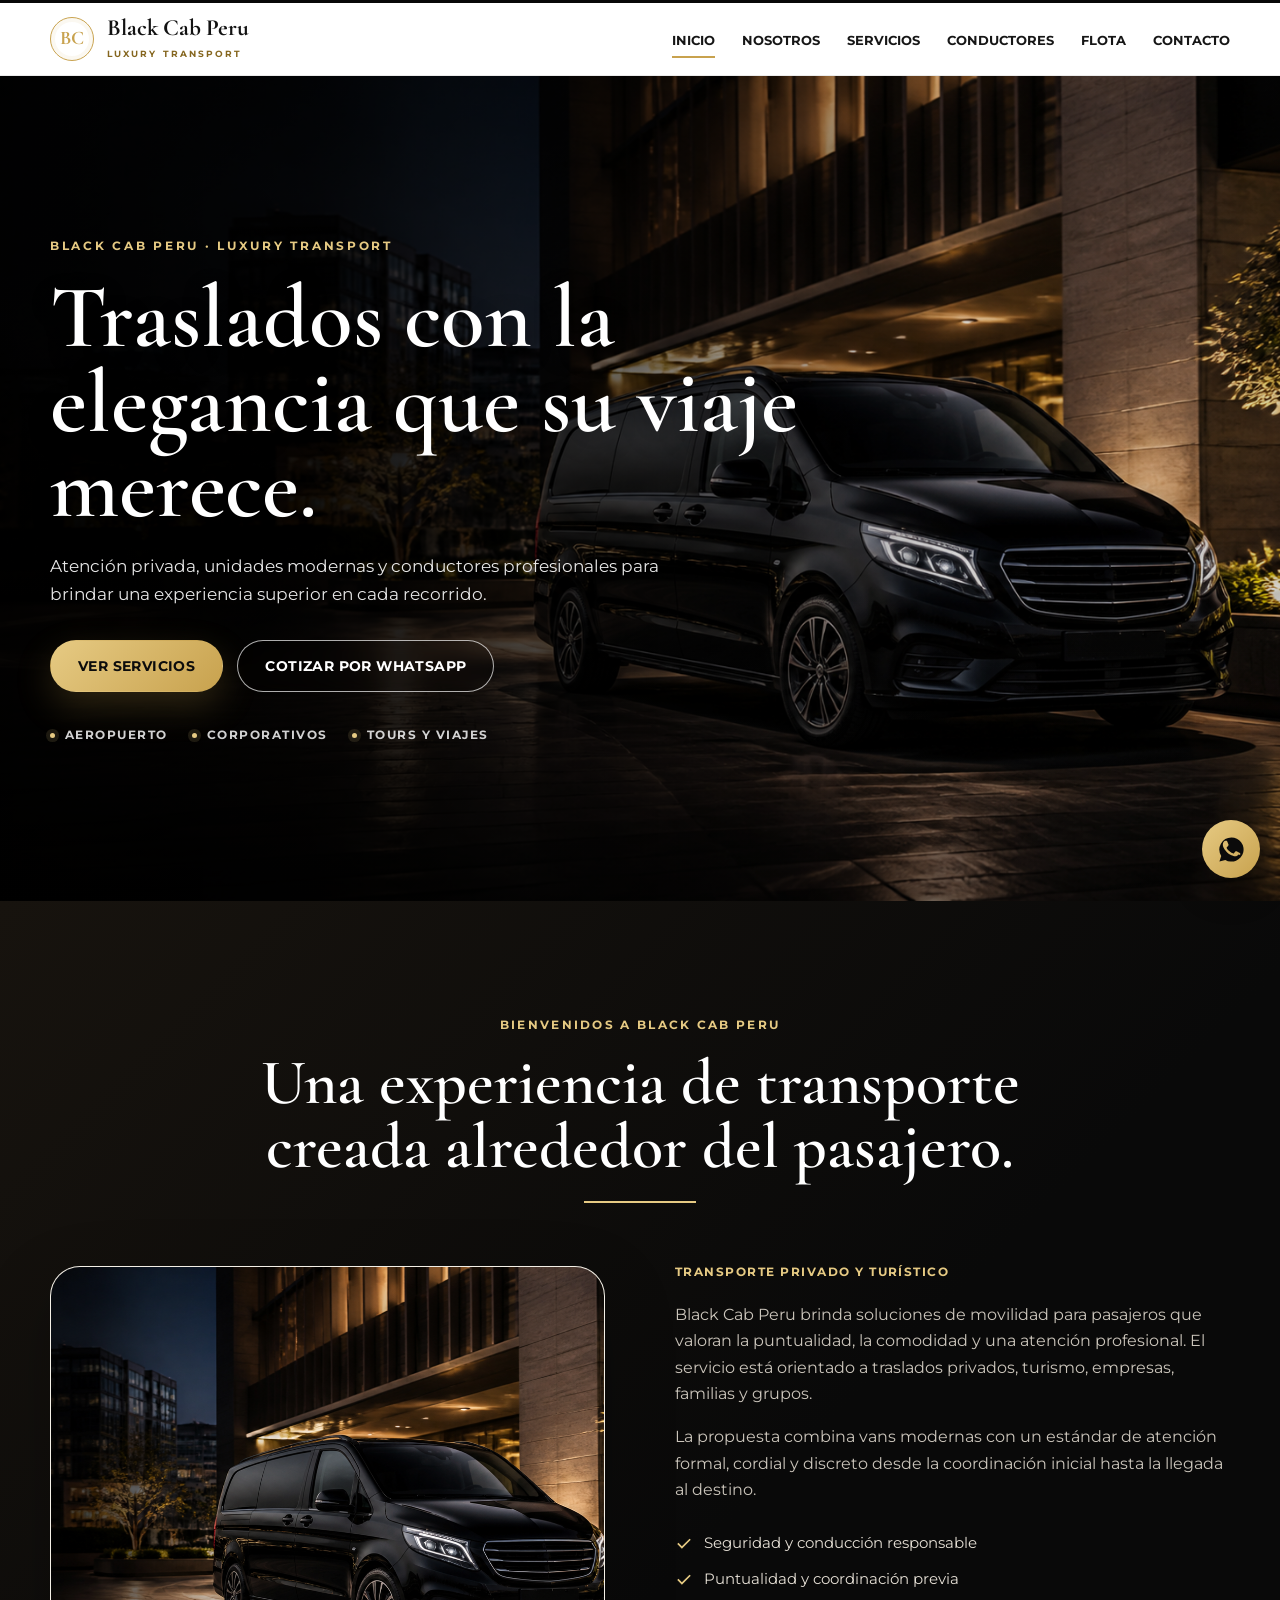
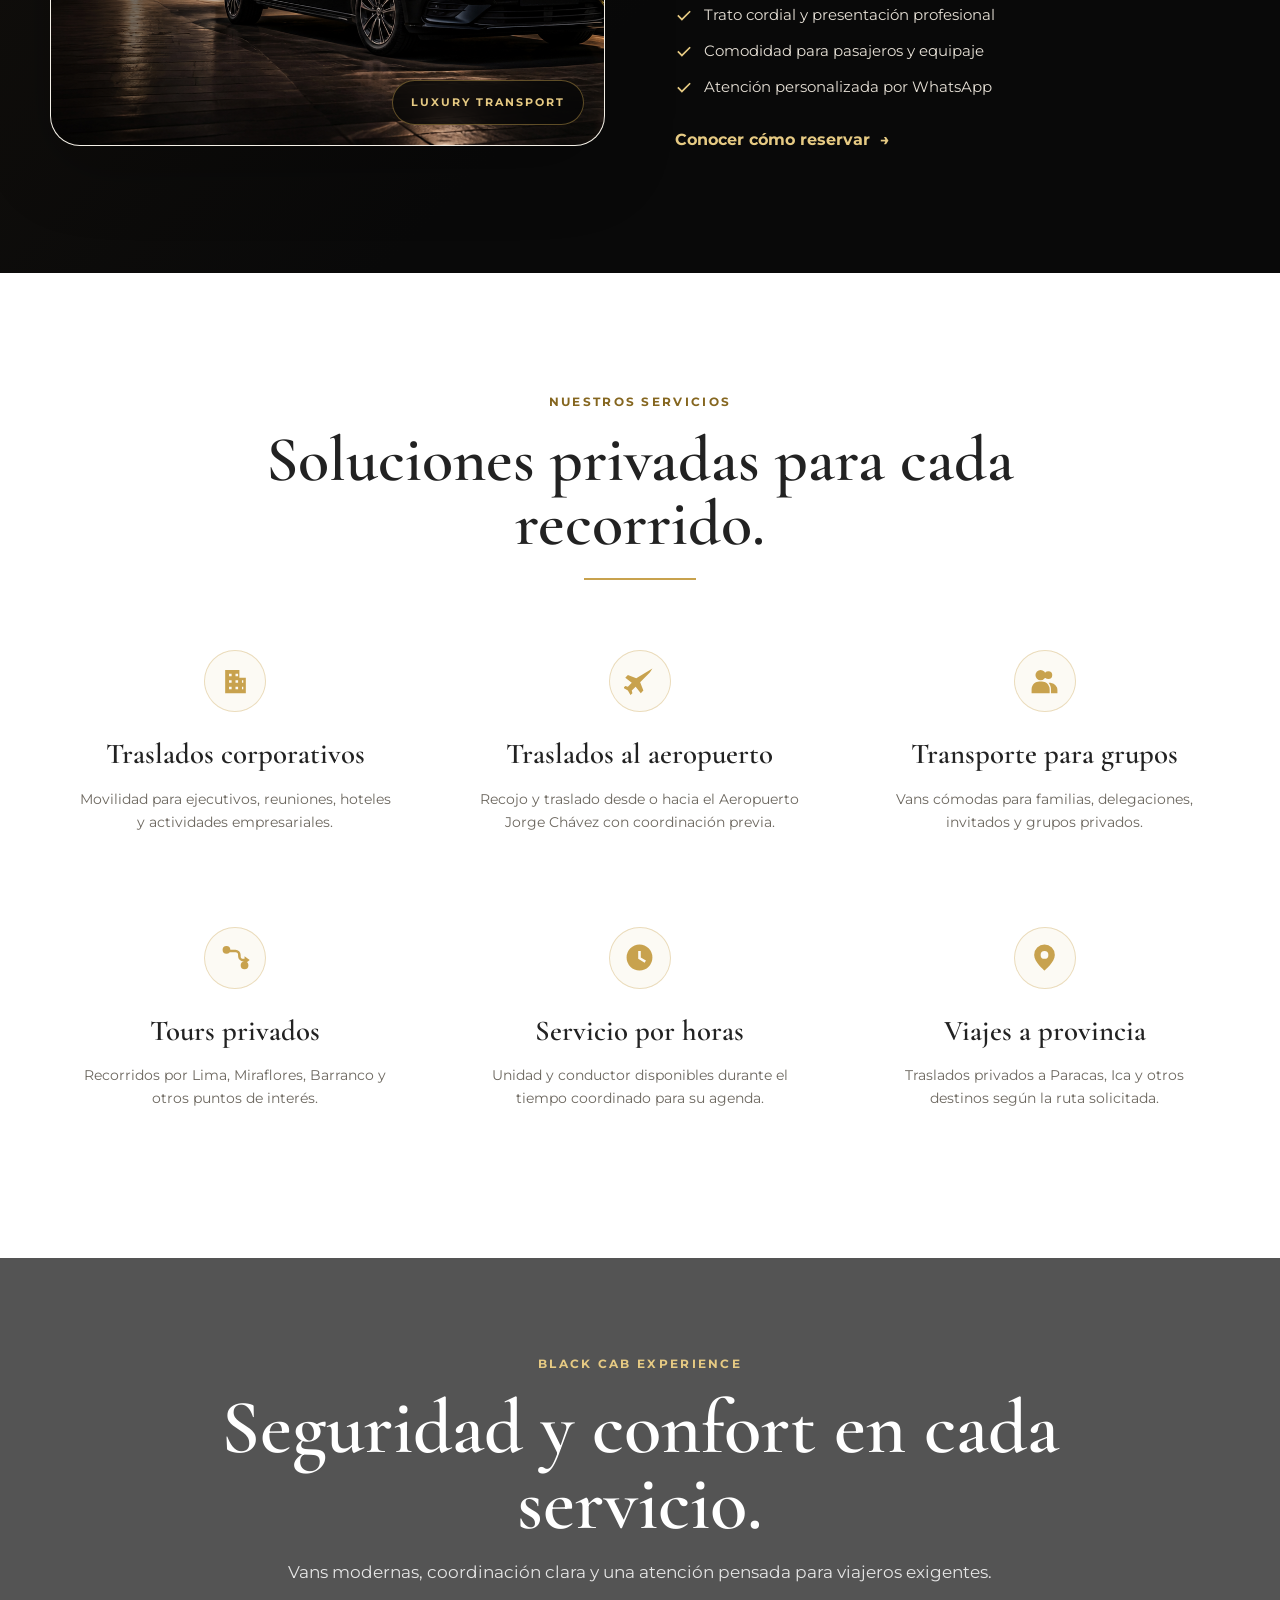
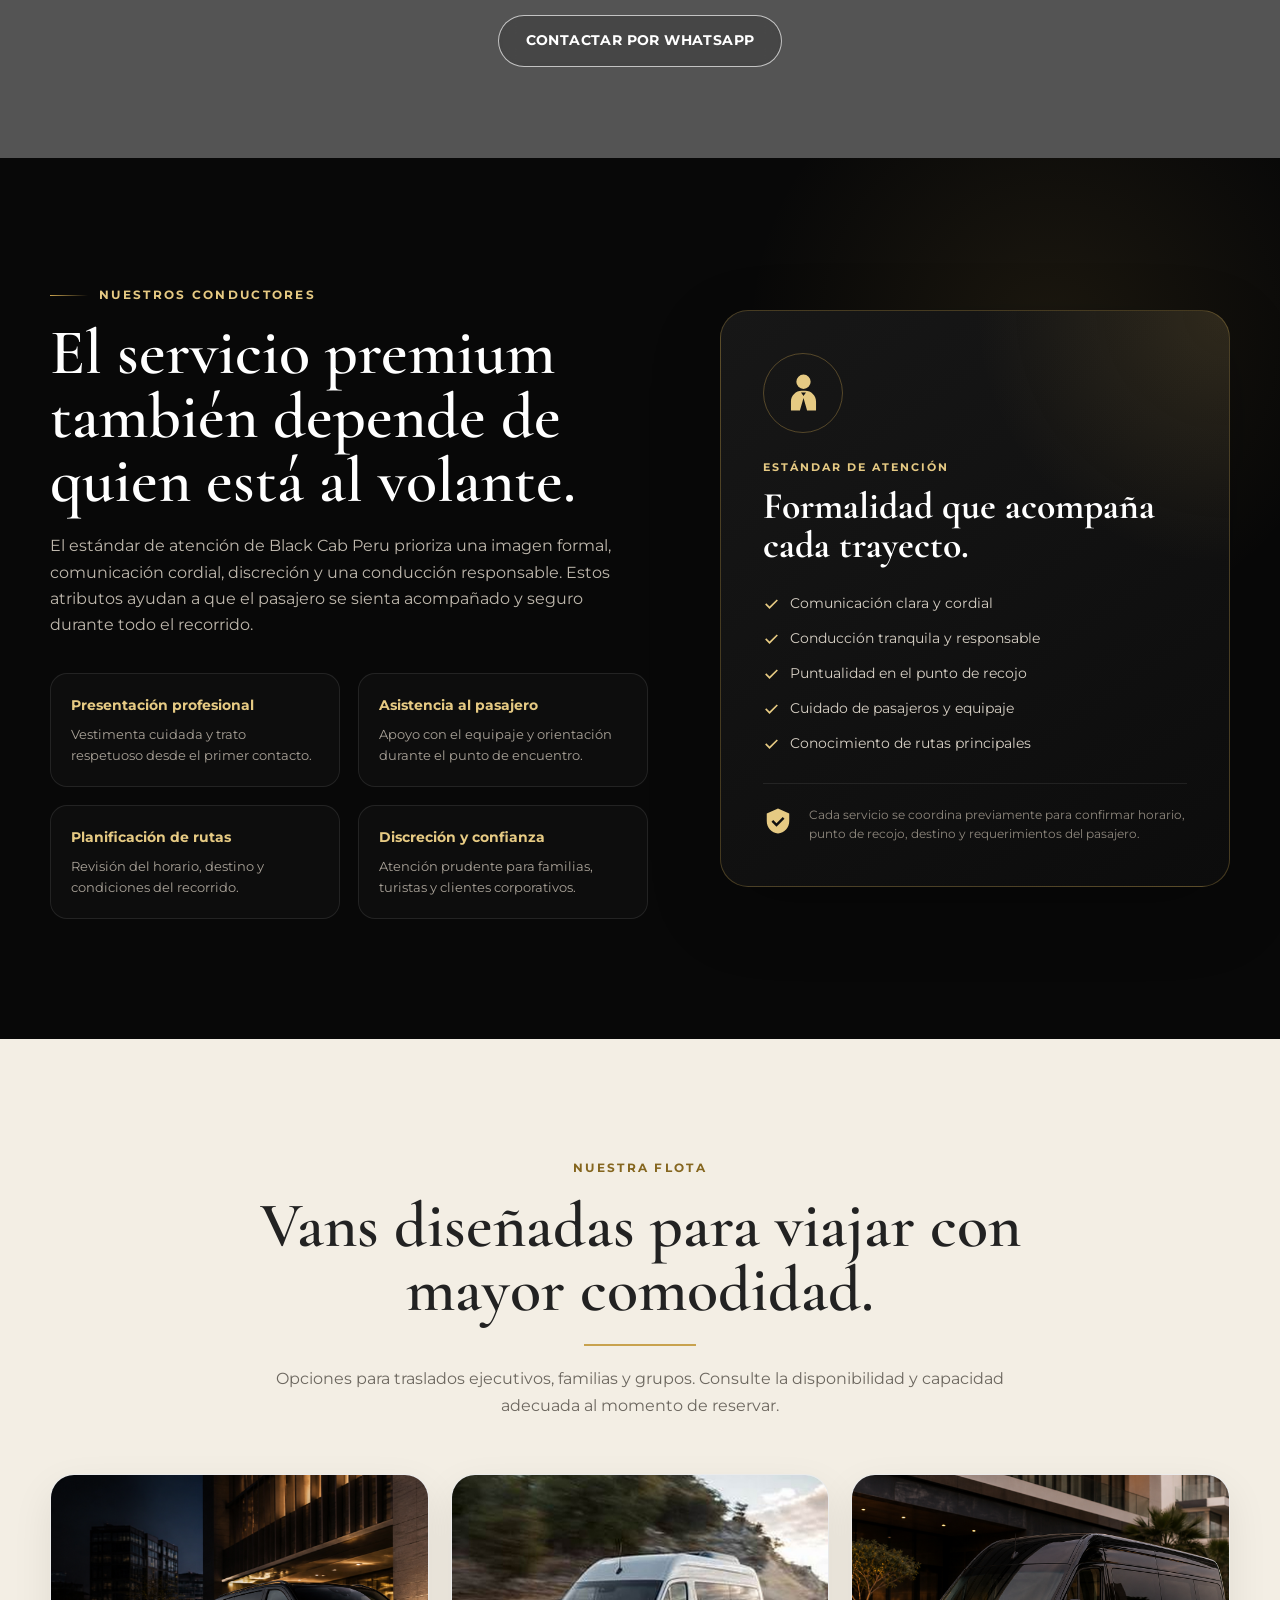
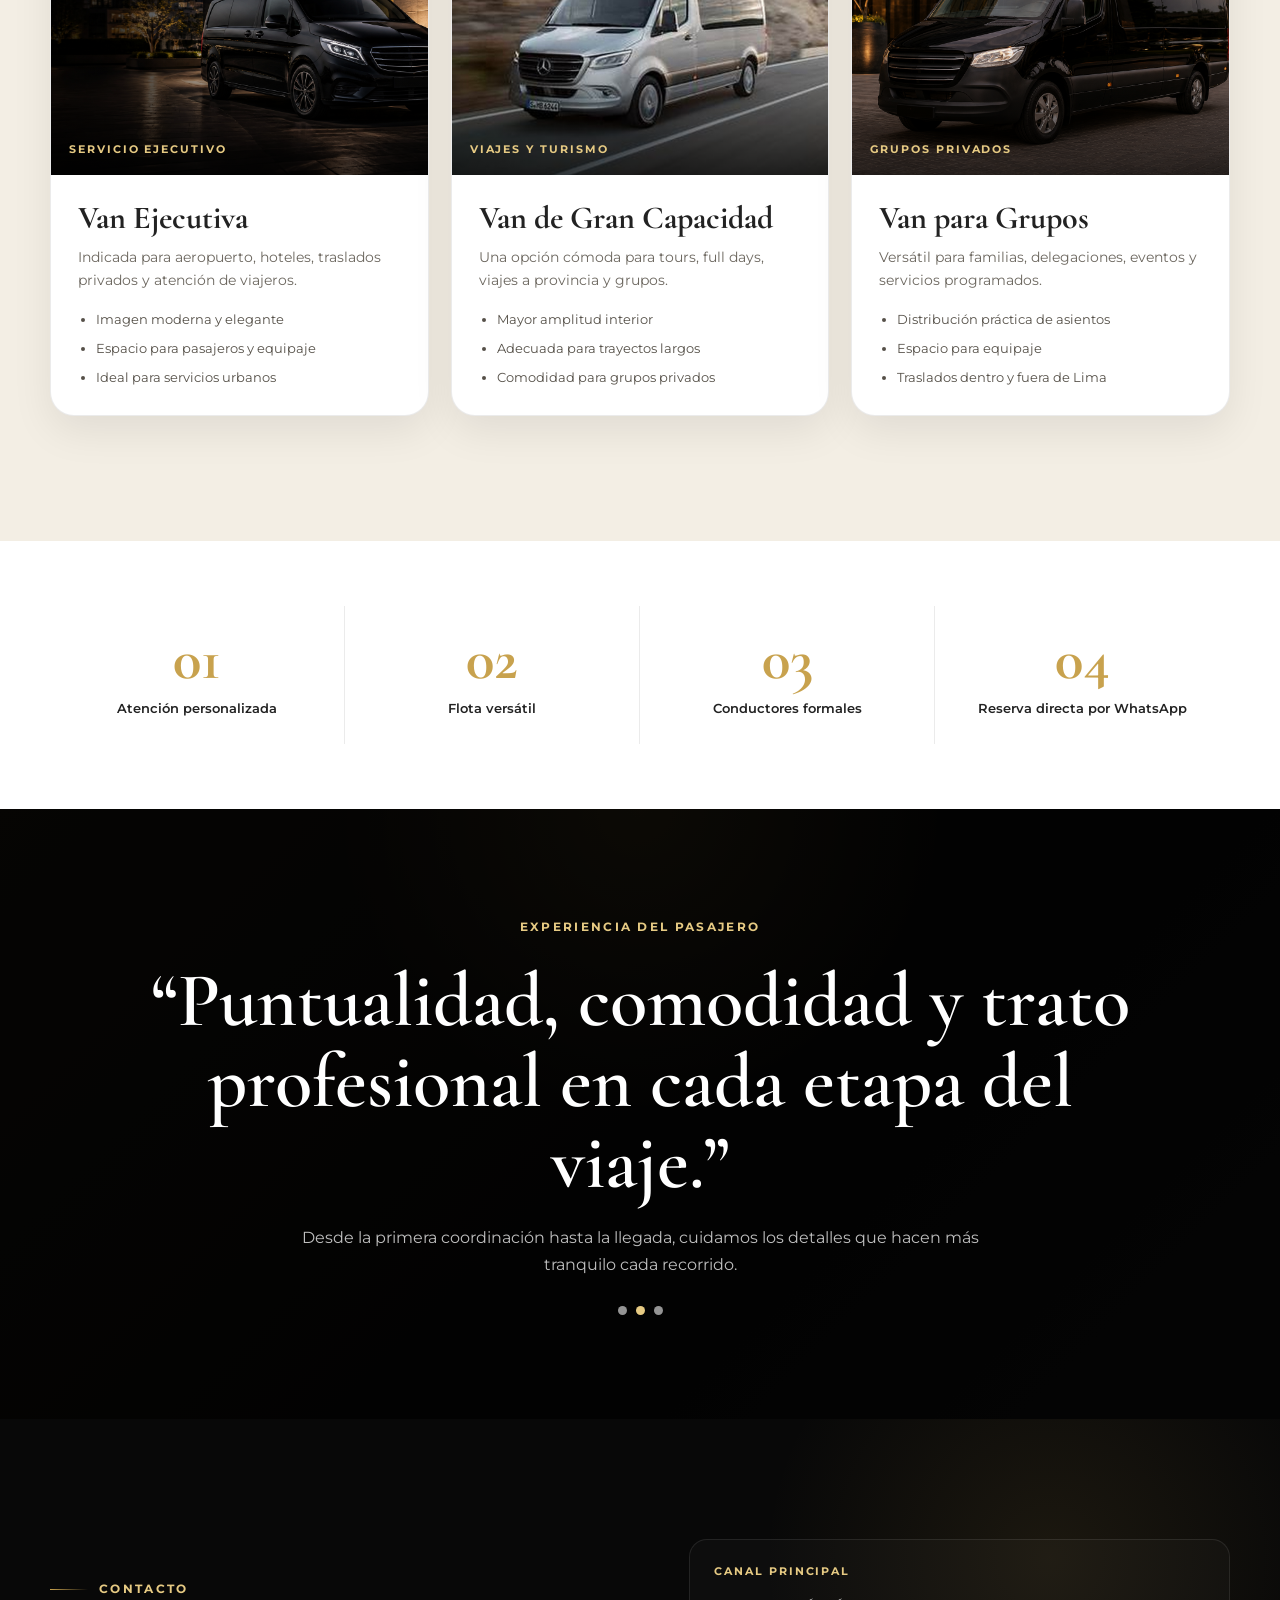
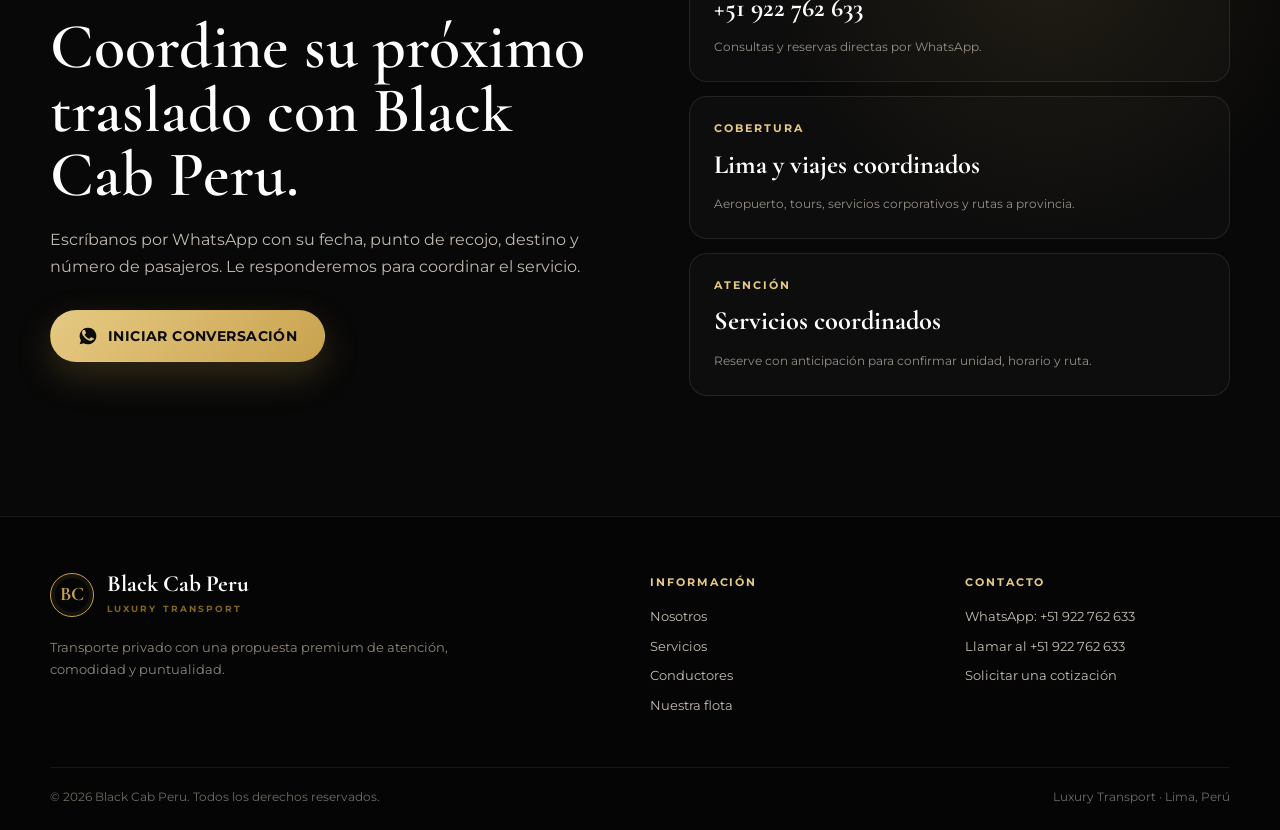
==== index.html @ c3c23a72 "Publica landing de Black Cab Peru" ====
<!DOCTYPE html>
<html lang="es">
<head>
  <meta charset="UTF-8">
  <meta name="viewport" content="width=device-width, initial-scale=1.0">
  <meta name="description" content="Traslados privados, corporativos, al aeropuerto y viajes en Lima y provincias con la atención premium de Black Cab Peru.">
  <meta name="theme-color" content="#070707">
  <meta property="og:locale" content="es_PE">
  <meta property="og:type" content="website">
  <meta property="og:title" content="Black Cab Peru | Luxury Transport">
  <meta property="og:description" content="Transporte privado premium en Lima: aeropuerto, empresas, tours y viajes coordinados.">
  <title>Black Cab Peru | Luxury Transport</title>

  <link rel="preconnect" href="https://fonts.googleapis.com">
  <link rel="preconnect" href="https://fonts.gstatic.com" crossorigin>
  <link href="https://fonts.googleapis.com/css2?family=Cormorant+Garamond:wght@500;600;700&family=Montserrat:wght@400;500;600;700&display=swap" rel="stylesheet">
  <link rel="preload" as="image" href="assets/hero-premium-v2.png">
  <link rel="stylesheet" href="styles.css">
</head>
<body>
  <svg class="svg-sprite" aria-hidden="true">
    <symbol id="i-plane" viewBox="0 0 24 24">
      <path d="M22 2 9.5 9.5 3 7l-2 2 5 4-3 3-2-.5-1.5 1.5 3.5 2 2 3.5L6.5 21 6 19l3-3 4 5 2-2-2.5-6.5L20 5l2-3Z"/>
    </symbol>
    <symbol id="i-building" viewBox="0 0 24 24">
      <path d="M4 21V3h11v6h5v12H4Zm3-3h2v-2H7v2Zm0-5h2v-2H7v2Zm0-5h2V6H7v2Zm5 10h2v-2h-2v2Zm0-5h2v-2h-2v2Zm0-5h2V6h-2v2Zm5 10h1v-2h-1v2Zm0-5h1v-2h-1v2Z"/>
    </symbol>
    <symbol id="i-route" viewBox="0 0 24 24">
      <path d="M5 3a3 3 0 1 1 0 6 3 3 0 0 1 0-6Zm14 12a3 3 0 1 1 0 6 3 3 0 0 1 0-6ZM7 6h5a4 4 0 0 1 4 4v1a2 2 0 0 0 2 2h1v-2l4 3-4 3v-2h-1a4 4 0 0 1-4-4v-1a2 2 0 0 0-2-2H7V6Z"/>
    </symbol>
    <symbol id="i-clock" viewBox="0 0 24 24">
      <path d="M12 2a10 10 0 1 1 0 20 10 10 0 0 1 0-20Zm1 5h-2v6l5 3 1-1.7-4-2.3V7Z"/>
    </symbol>
    <symbol id="i-pin" viewBox="0 0 24 24">
      <path d="M12 2a8 8 0 0 1 8 8c0 5.5-8 12-8 12S4 15.5 4 10a8 8 0 0 1 8-8Zm0 5a3 3 0 1 0 0 6 3 3 0 0 0 0-6Z"/>
    </symbol>
    <symbol id="i-people" viewBox="0 0 24 24">
      <path d="M9 11a4 4 0 1 0 0-8 4 4 0 0 0 0 8Zm6-1a3 3 0 1 0 0-6 3 3 0 0 0 0 6ZM2 21v-3c0-3.3 2.7-6 6-6h2c3.3 0 6 2.7 6 6v3H2Zm15 0v-3c0-1.9-.7-3.6-1.8-5 3.7-.2 6.8 2.3 6.8 5.5V21h-5Z"/>
    </symbol>
    <symbol id="i-check" viewBox="0 0 24 24">
      <path d="m9.2 16.4-4.6-4.6L3 13.4l6.2 6.2L21 7.8 19.4 6.2 9.2 16.4Z"/>
    </symbol>
    <symbol id="i-suit" viewBox="0 0 24 24">
      <path d="M12 2a4 4 0 1 1 0 8 4 4 0 0 1 0-8Zm-7 20v-5c0-3.3 2.7-6 6-6h2c3.3 0 6 2.7 6 6v5h-5l-2-7-2 7H5Zm5.6-10 1.4 2 1.4-2h-2.8Z"/>
    </symbol>
    <symbol id="i-bag" viewBox="0 0 24 24">
      <path d="M7 7V5a5 5 0 0 1 10 0v2h3v15H4V7h3Zm3 0h4V5a2 2 0 0 0-4 0v2Z"/>
    </symbol>
    <symbol id="i-shield" viewBox="0 0 24 24">
      <path d="M12 2 21 6v6c0 5.2-3.8 9.6-9 10-5.2-.4-9-4.8-9-10V6l9-4Zm-1.2 14.6 6.4-6.4-1.4-1.4-5 5-2.6-2.6-1.4 1.4 4 4Z"/>
    </symbol>
    <symbol id="i-whatsapp" viewBox="0 0 24 24">
      <path d="M12 2a10 10 0 0 0-8.5 15.3L2 22l4.9-1.4A10 10 0 1 0 12 2Zm5.8 14.2c-.2.7-1.4 1.3-2 1.4-.5.1-1.2.2-3.9-.9-3.3-1.4-5.5-4.8-5.7-5-.2-.2-1.4-1.9-1.4-3.6s.9-2.6 1.2-2.9c.3-.3.7-.4 1-.4h.7c.2 0 .5-.1.8.6l1 2.4c.1.2.1.5 0 .7l-.5.8-.7.7c-.2.2-.4.5-.2.9.2.4.9 1.5 2 2.4 1.4 1.3 2.6 1.7 3 1.9.4.2.7.2.9-.1l1.2-1.4c.3-.4.6-.3 1-.2l2.3 1.1c.4.2.6.3.7.5.1.1.1.7-.1 1.4Z"/>
    </symbol>
  </svg>

  <header class="site-header" id="siteHeader">
    <div class="container nav-shell">
      <a class="brand" href="#inicio" aria-label="Black Cab Peru">
        <span class="brand-mark">BC</span>
        <span class="brand-copy">
          <strong>Black Cab Peru</strong>
          <small>Luxury Transport</small>
        </span>
      </a>

      <button class="menu-toggle" id="menuToggle" aria-label="Abrir menú" aria-controls="mainNav" aria-expanded="false">
        <span></span><span></span><span></span>
      </button>

      <nav class="main-nav" id="mainNav">
        <a href="#inicio">Inicio</a>
        <a href="#nosotros">Nosotros</a>
        <a href="#servicios">Servicios</a>
        <a href="#conductores">Conductores</a>
        <a href="#flota">Flota</a>
        <a href="#contacto">Contacto</a>
      </nav>
    </div>
  </header>

  <main>
    <section class="hero-slider" id="inicio" aria-labelledby="hero-title">
      <article class="hero-slide active" style="background-image:url('assets/hero-premium-v2.png')">
        <div class="hero-overlay"></div>
        <div class="container hero-content">
          <span class="hero-kicker">Black Cab Peru · Luxury Transport</span>
          <h1 id="hero-title">Traslados con la elegancia que su viaje merece.</h1>
          <p>Atención privada, unidades modernas y conductores profesionales para brindar una experiencia superior en cada recorrido.</p>
          <div class="hero-actions">
            <a class="button button-gold" href="#servicios">Ver servicios</a>
            <a class="button button-ghost" href="https://wa.me/51922762633?text=Hola%20Black%20Cab%20Peru%2C%20quisiera%20cotizar%20un%20traslado." target="_blank" rel="noopener">Cotizar por WhatsApp</a>
          </div>
          <div class="hero-highlights" aria-label="Servicios destacados">
            <span>Aeropuerto</span>
            <span>Corporativos</span>
            <span>Tours y viajes</span>
          </div>
        </div>
      </article>
    </section>

    <section class="about section-light" id="nosotros">
      <div class="container">
        <div class="section-heading centered reveal">
          <span class="eyebrow">Bienvenidos a Black Cab Peru</span>
          <h2>Una experiencia de transporte creada alrededor del pasajero.</h2>
          <span class="heading-line"></span>
        </div>

        <div class="about-grid">
          <div class="about-visual reveal">
            <img src="assets/hero-premium-v2.png" alt="Van ejecutiva negra para transporte privado" width="1706" height="973" loading="lazy" decoding="async">
            <span class="about-badge">Luxury Transport</span>
          </div>

          <div class="about-copy reveal">
            <span class="mini-title">TRANSPORTE PRIVADO Y TURÍSTICO</span>
            <p>
              Black Cab Peru brinda soluciones de movilidad para pasajeros que valoran la
              puntualidad, la comodidad y una atención profesional. El servicio está orientado
              a traslados privados, turismo, empresas, familias y grupos.
            </p>
            <p>
              La propuesta combina vans modernas con un estándar de atención formal,
              cordial y discreto desde la coordinación inicial hasta la llegada al destino.
            </p>

            <ul class="check-list">
              <li><svg><use href="#i-check"></use></svg> Seguridad y conducción responsable</li>
              <li><svg><use href="#i-check"></use></svg> Puntualidad y coordinación previa</li>
              <li><svg><use href="#i-check"></use></svg> Trato cordial y presentación profesional</li>
              <li><svg><use href="#i-check"></use></svg> Comodidad para pasajeros y equipaje</li>
              <li><svg><use href="#i-check"></use></svg> Atención personalizada por WhatsApp</li>
            </ul>

            <a class="text-link" href="#contacto">Conocer cómo reservar <span>→</span></a>
          </div>
        </div>
      </div>
    </section>

    <section class="services section-white" id="servicios">
      <div class="container">
        <div class="section-heading centered reveal">
          <span class="eyebrow dark">Nuestros servicios</span>
          <h2>Soluciones privadas para cada recorrido.</h2>
          <span class="heading-line dark"></span>
        </div>

        <div class="services-grid">
          <article class="service-item reveal">
            <span class="service-icon"><svg><use href="#i-building"></use></svg></span>
            <h3>Traslados corporativos</h3>
            <p>Movilidad para ejecutivos, reuniones, hoteles y actividades empresariales.</p>
          </article>

          <article class="service-item reveal">
            <span class="service-icon"><svg><use href="#i-plane"></use></svg></span>
            <h3>Traslados al aeropuerto</h3>
            <p>Recojo y traslado desde o hacia el Aeropuerto Jorge Chávez con coordinación previa.</p>
          </article>

          <article class="service-item reveal">
            <span class="service-icon"><svg><use href="#i-people"></use></svg></span>
            <h3>Transporte para grupos</h3>
            <p>Vans cómodas para familias, delegaciones, invitados y grupos privados.</p>
          </article>

          <article class="service-item reveal">
            <span class="service-icon"><svg><use href="#i-route"></use></svg></span>
            <h3>Tours privados</h3>
            <p>Recorridos por Lima, Miraflores, Barranco y otros puntos de interés.</p>
          </article>

          <article class="service-item reveal">
            <span class="service-icon"><svg><use href="#i-clock"></use></svg></span>
            <h3>Servicio por horas</h3>
            <p>Unidad y conductor disponibles durante el tiempo coordinado para su agenda.</p>
          </article>

          <article class="service-item reveal">
            <span class="service-icon"><svg><use href="#i-pin"></use></svg></span>
            <h3>Viajes a provincia</h3>
            <p>Traslados privados a Paracas, Ica y otros destinos según la ruta solicitada.</p>
          </article>
        </div>
      </div>
    </section>

    <section class="comfort-banner">
      <div class="comfort-overlay"></div>
      <div class="container comfort-content reveal">
        <span class="eyebrow">Black Cab Experience</span>
        <h2>Seguridad y confort en cada servicio.</h2>
        <p>Vans modernas, coordinación clara y una atención pensada para viajeros exigentes.</p>
        <a class="button button-outline" href="https://wa.me/51922762633?text=Hola%20Black%20Cab%20Peru%2C%20quisiera%20cotizar%20un%20traslado." target="_blank" rel="noopener">Contactar por WhatsApp</a>
      </div>
    </section>

    <section class="drivers section-dark" id="conductores">
      <div class="container drivers-grid">
        <div class="drivers-copy reveal">
          <span class="eyebrow">Nuestros conductores</span>
          <h2>El servicio premium también depende de quien está al volante.</h2>
          <p>
            El estándar de atención de Black Cab Peru prioriza una imagen formal,
            comunicación cordial, discreción y una conducción responsable. Estos atributos
            ayudan a que el pasajero se sienta acompañado y seguro durante todo el recorrido.
          </p>

          <div class="driver-points">
            <article>
              <strong>Presentación profesional</strong>
              <span>Vestimenta cuidada y trato respetuoso desde el primer contacto.</span>
            </article>
            <article>
              <strong>Asistencia al pasajero</strong>
              <span>Apoyo con el equipaje y orientación durante el punto de encuentro.</span>
            </article>
            <article>
              <strong>Planificación de rutas</strong>
              <span>Revisión del horario, destino y condiciones del recorrido.</span>
            </article>
            <article>
              <strong>Discreción y confianza</strong>
              <span>Atención prudente para familias, turistas y clientes corporativos.</span>
            </article>
          </div>
        </div>

        <div class="driver-standard reveal">
          <div class="driver-symbol">
            <svg><use href="#i-suit"></use></svg>
          </div>
          <span class="driver-label">Estándar de atención</span>
          <h3>Formalidad que acompaña cada trayecto.</h3>

          <ul>
            <li><svg><use href="#i-check"></use></svg> Comunicación clara y cordial</li>
            <li><svg><use href="#i-check"></use></svg> Conducción tranquila y responsable</li>
            <li><svg><use href="#i-check"></use></svg> Puntualidad en el punto de recojo</li>
            <li><svg><use href="#i-check"></use></svg> Cuidado de pasajeros y equipaje</li>
            <li><svg><use href="#i-check"></use></svg> Conocimiento de rutas principales</li>
          </ul>

          <div class="driver-note">
            <svg><use href="#i-shield"></use></svg>
            <p>Cada servicio se coordina previamente para confirmar horario, punto de recojo, destino y requerimientos del pasajero.</p>
          </div>
        </div>
      </div>
    </section>

    <section class="fleet section-cream" id="flota">
      <div class="container">
        <div class="section-heading centered reveal">
          <span class="eyebrow dark">Nuestra flota</span>
          <h2>Vans diseñadas para viajar con mayor comodidad.</h2>
          <span class="heading-line dark"></span>
          <p>Opciones para traslados ejecutivos, familias y grupos. Consulte la disponibilidad y capacidad adecuada al momento de reservar.</p>
        </div>

        <div class="fleet-grid">
          <article class="fleet-card reveal">
            <div class="fleet-image">
              <img src="assets/hero-premium-v2.png" alt="Van ejecutiva negra para traslados premium" width="1706" height="973" loading="lazy" decoding="async">
              <span>Servicio ejecutivo</span>
            </div>
            <div class="fleet-copy">
              <h3>Van Ejecutiva</h3>
              <p>Indicada para aeropuerto, hoteles, traslados privados y atención de viajeros.</p>
              <ul>
                <li>Imagen moderna y elegante</li>
                <li>Espacio para pasajeros y equipaje</li>
                <li>Ideal para servicios urbanos</li>
              </ul>
            </div>
          </article>

          <article class="fleet-card reveal">
            <div class="fleet-image">
              <img src="assets/fleet-travel.jpg" alt="Van de gran capacidad para viajes largos" width="1100" height="1100" loading="lazy" decoding="async">
              <span>Viajes y turismo</span>
            </div>
            <div class="fleet-copy">
              <h3>Van de Gran Capacidad</h3>
              <p>Una opción cómoda para tours, full days, viajes a provincia y grupos.</p>
              <ul>
                <li>Mayor amplitud interior</li>
                <li>Adecuada para trayectos largos</li>
                <li>Comodidad para grupos privados</li>
              </ul>
            </div>
          </article>

          <article class="fleet-card reveal">
            <div class="fleet-image">
              <img src="assets/fleet-group-v2.png" alt="Van premium de gran capacidad para familias y grupos privados" width="1536" height="1024" loading="lazy" decoding="async">
              <span>Grupos privados</span>
            </div>
            <div class="fleet-copy">
              <h3>Van para Grupos</h3>
              <p>Versátil para familias, delegaciones, eventos y servicios programados.</p>
              <ul>
                <li>Distribución práctica de asientos</li>
                <li>Espacio para equipaje</li>
                <li>Traslados dentro y fuera de Lima</li>
              </ul>
            </div>
          </article>
        </div>
      </div>
    </section>

    <section class="experience-numbers">
      <div class="container number-grid">
        <article class="number-card reveal">
          <strong>01</strong>
          <span>Atención personalizada</span>
        </article>
        <article class="number-card reveal">
          <strong>02</strong>
          <span>Flota versátil</span>
        </article>
        <article class="number-card reveal">
          <strong>03</strong>
          <span>Conductores formales</span>
        </article>
        <article class="number-card reveal">
          <strong>04</strong>
          <span>Reserva directa por WhatsApp</span>
        </article>
      </div>
    </section>

    <section class="passenger-experience">
      <div class="passenger-overlay"></div>
      <div class="container passenger-content reveal">
        <span class="eyebrow">Experiencia del pasajero</span>
        <h2>“Puntualidad, comodidad y trato profesional en cada etapa del viaje.”</h2>
        <p>Desde la primera coordinación hasta la llegada, cuidamos los detalles que hacen más tranquilo cada recorrido.</p>
        <div class="experience-dots"><span></span><span></span><span></span></div>
      </div>
    </section>

    <section class="contact section-dark" id="contacto">
      <div class="container contact-grid">
        <div class="contact-copy reveal">
          <span class="eyebrow">Contacto</span>
          <h2>Coordine su próximo traslado con Black Cab Peru.</h2>
          <p>
            Escríbanos por WhatsApp con su fecha, punto de recojo, destino y número de pasajeros.
            Le responderemos para coordinar el servicio.
          </p>
          <a class="button button-gold" href="https://wa.me/51922762633?text=Hola%20Black%20Cab%20Peru%2C%20quisiera%20cotizar%20un%20traslado." target="_blank" rel="noopener">
            <svg class="button-icon"><use href="#i-whatsapp"></use></svg>
            Iniciar conversación
          </a>
        </div>

        <div class="contact-panel reveal">
          <article>
            <span>Canal principal</span>
            <strong><a href="https://wa.me/51922762633?text=Hola%20Black%20Cab%20Peru%2C%20quisiera%20cotizar%20un%20traslado." target="_blank" rel="noopener">+51 922 762 633</a></strong>
            <p>Consultas y reservas directas por WhatsApp.</p>
          </article>
          <article>
            <span>Cobertura</span>
            <strong>Lima y viajes coordinados</strong>
            <p>Aeropuerto, tours, servicios corporativos y rutas a provincia.</p>
          </article>
          <article>
            <span>Atención</span>
            <strong>Servicios coordinados</strong>
            <p>Reserve con anticipación para confirmar unidad, horario y ruta.</p>
          </article>
        </div>
      </div>
    </section>
  </main>

  <footer class="site-footer">
    <div class="container footer-grid">
      <div>
        <a class="brand footer-brand" href="#inicio">
          <span class="brand-mark">BC</span>
          <span class="brand-copy">
            <strong>Black Cab Peru</strong>
            <small>Luxury Transport</small>
          </span>
        </a>
        <p>Transporte privado con una propuesta premium de atención, comodidad y puntualidad.</p>
      </div>

      <div>
        <h3>Información</h3>
        <a href="#nosotros">Nosotros</a>
        <a href="#servicios">Servicios</a>
        <a href="#conductores">Conductores</a>
        <a href="#flota">Nuestra flota</a>
      </div>

      <div>
        <h3>Contacto</h3>
        <a href="https://wa.me/51922762633?text=Hola%20Black%20Cab%20Peru%2C%20quisiera%20cotizar%20un%20traslado." target="_blank" rel="noopener">WhatsApp: +51 922 762 633</a>
        <a href="tel:+51922762633">Llamar al +51 922 762 633</a>
        <a href="#contacto">Solicitar una cotización</a>
      </div>
    </div>

    <div class="container footer-bottom">
      <span>© <span id="currentYear"></span> Black Cab Peru. Todos los derechos reservados.</span>
      <span>Luxury Transport · Lima, Perú</span>
    </div>
  </footer>

  <a class="whatsapp-float" href="https://wa.me/51922762633?text=Hola%20Black%20Cab%20Peru%2C%20quisiera%20cotizar%20un%20traslado." target="_blank" rel="noopener" aria-label="Escribir a Black Cab Peru por WhatsApp">
    <svg><use href="#i-whatsapp"></use></svg>
  </a>

  <button class="back-to-top" id="backToTop" aria-label="Volver arriba">↑</button>

  <script src="script.js"></script>
</body>
</html>
---- styles.css ----
:root {
  --black: #070707;
  --black-2: #0d0d0d;
  --black-3: #151515;
  --white: #ffffff;
  --cream: #f3eee4;
  --cream-2: #e8dfd0;
  --text: #222222;
  --muted: #6c675f;
  --gold: #c8a24e;
  --gold-light: #e6ca83;
  --line: rgba(255, 255, 255, .12);
  --line-dark: rgba(0, 0, 0, .12);
  --shadow: 0 24px 70px rgba(0, 0, 0, .22);
  --container: min(1180px, calc(100% - 38px));
}

* {
  box-sizing: border-box;
  margin: 0;
  padding: 0;
}

html {
  scroll-behavior: smooth;
}

body {
  color: var(--text);
  background: var(--white);
  font-family: "Montserrat", Arial, sans-serif;
  line-height: 1.65;
  overflow-x: hidden;
}

img {
  width: 100%;
  display: block;
}

a {
  color: inherit;
  text-decoration: none;
}

button {
  color: inherit;
  font: inherit;
}

a:focus-visible,
button:focus-visible {
  outline: 3px solid var(--gold-light);
  outline-offset: 4px;
}

section {
  scroll-margin-top: 84px;
}

.container {
  width: var(--container);
  margin-inline: auto;
}

.svg-sprite {
  position: absolute;
  width: 0;
  height: 0;
  overflow: hidden;
}

.eyebrow {
  display: inline-flex;
  align-items: center;
  gap: 11px;
  color: var(--gold-light);
  font-size: .72rem;
  font-weight: 700;
  letter-spacing: .2em;
  text-transform: uppercase;
}

.eyebrow::before {
  content: "";
  width: 38px;
  height: 1px;
  background: linear-gradient(90deg, var(--gold), transparent);
}

.eyebrow.dark {
  color: #85661f;
}

.section-heading {
  margin-bottom: 55px;
}

.section-heading.centered {
  max-width: 850px;
  margin-inline: auto;
  text-align: center;
}

.section-heading.centered .eyebrow::before {
  display: none;
}

.section-heading h2 {
  margin-top: 14px;
  color: var(--text);
  font-family: "Cormorant Garamond", Georgia, serif;
  font-size: clamp(2.6rem, 5vw, 4.5rem);
  line-height: 1;
  font-weight: 600;
}

.section-heading p {
  max-width: 760px;
  margin: 20px auto 0;
  color: var(--muted);
}

.heading-line {
  display: block;
  width: 112px;
  height: 2px;
  margin: 22px auto 0;
  background: var(--gold-light);
}

.heading-line.dark {
  background: var(--gold);
}

.button {
  min-height: 52px;
  display: inline-flex;
  align-items: center;
  justify-content: center;
  gap: 10px;
  padding: 0 27px;
  border: 1px solid transparent;
  border-radius: 999px;
  font-size: .85rem;
  font-weight: 700;
  letter-spacing: .03em;
  text-transform: uppercase;
  transition: .28s ease;
}

.button:hover {
  transform: translateY(-2px);
}

.button-gold {
  color: #0c0c0c;
  background: linear-gradient(135deg, var(--gold-light), var(--gold));
  box-shadow: 0 14px 36px rgba(200, 162, 78, .22);
}

.button-ghost,
.button-outline {
  color: #fff;
  border-color: rgba(255,255,255,.68);
  background: rgba(0,0,0,.16);
  backdrop-filter: blur(8px);
}

.button-ghost:hover,
.button-outline:hover {
  color: var(--gold-light);
  border-color: var(--gold-light);
}

.button-dark {
  color: #fff;
  background: #101010;
}

.button-icon {
  width: 20px;
  height: 20px;
  fill: currentColor;
}

/* Header */
.site-header {
  position: sticky;
  top: 0;
  z-index: 1000;
  background: rgba(255,255,255,.97);
  border-top: 3px solid var(--black);
  border-bottom: 1px solid rgba(0,0,0,.08);
  transition: box-shadow .25s ease, background .25s ease;
  backdrop-filter: blur(16px);
}

.site-header.scrolled {
  box-shadow: 0 8px 28px rgba(0,0,0,.12);
}

.nav-shell {
  min-height: 72px;
  position: relative;
  display: flex;
  align-items: center;
  justify-content: space-between;
  gap: 24px;
}

.brand {
  display: flex;
  align-items: center;
  gap: 13px;
}

.brand-mark {
  width: 44px;
  height: 44px;
  display: grid;
  place-items: center;
  color: var(--gold);
  border: 1px solid var(--gold);
  border-radius: 50%;
  font-family: "Cormorant Garamond", Georgia, serif;
  font-size: 1.2rem;
  font-weight: 700;
  box-shadow: inset 0 0 0 4px rgba(200,162,78,.08);
}

.brand-copy strong {
  display: block;
  color: #121212;
  font-family: "Cormorant Garamond", Georgia, serif;
  font-size: 1.45rem;
  line-height: 1;
}

.brand-copy small {
  display: block;
  margin-top: 5px;
  color: #85661f;
  font-size: .57rem;
  font-weight: 700;
  letter-spacing: .23em;
  text-transform: uppercase;
}

.main-nav {
  display: flex;
  align-items: center;
  gap: 27px;
}

.main-nav a {
  position: relative;
  padding: 24px 0 21px;
  color: #161616;
  font-size: .83rem;
  font-weight: 700;
  text-transform: uppercase;
}

.main-nav a::after {
  content: "";
  position: absolute;
  right: 0;
  bottom: 14px;
  left: 0;
  height: 2px;
  background: var(--gold);
  transform: scaleX(0);
  transition: transform .25s ease;
}

.main-nav a:hover::after,
.main-nav a.active::after {
  transform: scaleX(1);
}

.menu-toggle {
  display: none;
  width: 44px;
  height: 44px;
  padding: 10px;
  border: 1px solid rgba(0,0,0,.16);
  border-radius: 10px;
  background: #fff;
  cursor: pointer;
}

.menu-toggle span {
  display: block;
  height: 2px;
  margin: 5px 0;
  background: #111;
}

/* Hero slider */
.hero-slider {
  min-height: calc(100vh - 75px);
  min-height: calc(100svh - 75px);
  position: relative;
  overflow: hidden;
  background: #060606;
}

.hero-slide {
  min-height: inherit;
  position: relative;
  inset: 0;
  display: grid;
  align-items: center;
  padding: 64px 0;
  background-position: center;
  background-size: cover;
}

.hero-overlay {
  position: absolute;
  inset: 0;
  background:
    linear-gradient(90deg, rgba(0,0,0,.84) 0%, rgba(0,0,0,.58) 46%, rgba(0,0,0,.15) 75%),
    linear-gradient(0deg, rgba(0,0,0,.42), transparent 38%);
}

.hero-content {
  position: relative;
  z-index: 2;
  max-width: none;
  margin-inline: auto;
  color: #fff;
}

.hero-kicker {
  display: inline-block;
  margin-bottom: 18px;
  color: var(--gold-light);
  font-size: .74rem;
  font-weight: 700;
  letter-spacing: .23em;
  text-transform: uppercase;
}

.hero-content h1,
.hero-content h2 {
  max-width: 780px;
  font-family: "Cormorant Garamond", Georgia, serif;
  font-size: clamp(3.5rem, 7vw, 6.9rem);
  line-height: .95;
  font-weight: 600;
  text-shadow: 0 8px 26px rgba(0,0,0,.3);
}

.hero-content p {
  max-width: 650px;
  margin-top: 22px;
  color: rgba(255,255,255,.9);
  font-size: 1.08rem;
}

.hero-actions {
  display: flex;
  flex-wrap: wrap;
  gap: 14px;
  margin-top: 31px;
}

.hero-highlights {
  display: flex;
  flex-wrap: wrap;
  gap: 10px 24px;
  margin-top: 34px;
  color: rgba(255,255,255,.82);
  font-size: .72rem;
  font-weight: 700;
  letter-spacing: .13em;
  text-transform: uppercase;
}

.hero-highlights span {
  display: inline-flex;
  align-items: center;
  gap: 10px;
}

.hero-highlights span::before {
  content: "";
  width: 5px;
  height: 5px;
  border-radius: 50%;
  background: var(--gold-light);
  box-shadow: 0 0 0 4px rgba(230,202,131,.12);
}

/* About */
.section-light {
  padding: 110px 0 120px;
  background: linear-gradient(135deg, #17130e 0%, #090909 60%);
}

.section-light .section-heading h2 {
  color: #fff;
}

.about-grid {
  display: grid;
  grid-template-columns: 1fr 1fr;
  gap: 70px;
  align-items: center;
}

.about-visual {
  position: relative;
  min-height: 480px;
  overflow: hidden;
  border: 1px solid rgba(255,255,255,.09);
  border-radius: 30px;
  background: var(--cream);
  box-shadow: var(--shadow);
}

.about-visual img {
  height: 100%;
  position: absolute;
  inset: 0;
  object-fit: cover;
  object-position: 68% center;
}

.about-badge {
  position: absolute;
  right: 20px;
  bottom: 20px;
  padding: 12px 18px;
  border: 1px solid rgba(200,162,78,.45);
  border-radius: 999px;
  color: var(--gold-light);
  background: rgba(7,7,7,.82);
  font-size: .7rem;
  font-weight: 700;
  letter-spacing: .18em;
  text-transform: uppercase;
  backdrop-filter: blur(12px);
}

.about-copy {
  color: #fff;
}

.mini-title {
  color: var(--gold-light);
  font-size: .77rem;
  font-weight: 700;
  letter-spacing: .12em;
}

.about-copy > p {
  margin-top: 17px;
  color: #cbc5bb;
}

.check-list {
  display: grid;
  gap: 12px;
  margin-top: 27px;
  list-style: none;
}

.check-list li {
  display: flex;
  align-items: center;
  gap: 11px;
  color: #e5dfd5;
  font-size: .91rem;
}

.check-list svg {
  width: 18px;
  height: 18px;
  flex: 0 0 18px;
  fill: var(--gold-light);
}

.text-link {
  display: inline-flex;
  gap: 10px;
  margin-top: 28px;
  color: var(--gold-light);
  font-weight: 700;
}

/* Services */
.section-white {
  padding: 115px 0 120px;
  background: #fff;
}

.services-grid {
  display: grid;
  grid-template-columns: repeat(3, 1fr);
  gap: 50px 34px;
}

.service-item {
  padding: 15px 24px 28px;
  text-align: center;
  transition: transform .25s ease;
}

.service-item:hover {
  transform: translateY(-7px);
}

.service-icon {
  width: 62px;
  height: 62px;
  display: grid;
  place-items: center;
  margin: 0 auto 18px;
  color: var(--gold);
  border: 1px solid rgba(200,162,78,.35);
  border-radius: 50%;
  background: rgba(200,162,78,.06);
}

.service-icon svg {
  width: 31px;
  height: 31px;
  fill: currentColor;
}

.service-item h3 {
  font-family: "Cormorant Garamond", Georgia, serif;
  font-size: 1.8rem;
  font-weight: 600;
}

.service-item p {
  max-width: 340px;
  margin: 10px auto 0;
  color: var(--muted);
  font-size: .87rem;
}

/* Banner */
.comfort-banner {
  min-height: 500px;
  position: relative;
  display: grid;
  place-items: center;
  background: url("assets/hero-premium-v2.png") center/cover fixed;
}

.comfort-overlay {
  position: absolute;
  inset: 0;
  background: rgba(0,0,0,.67);
}

.comfort-content {
  position: relative;
  z-index: 2;
  max-width: 930px;
  padding: 70px 0;
  color: #fff;
  text-align: center;
}

.comfort-content .eyebrow::before {
  display: none;
}

.comfort-content h2 {
  margin-top: 14px;
  font-family: "Cormorant Garamond", Georgia, serif;
  font-size: clamp(3rem, 6vw, 5.7rem);
  line-height: .98;
  font-weight: 600;
}

.comfort-content p {
  margin: 18px 0 28px;
  color: rgba(255,255,255,.85);
  font-size: 1.05rem;
}

/* Drivers */
.section-dark {
  padding: 120px 0;
  background:
    radial-gradient(circle at 82% 20%, rgba(200,162,78,.1), transparent 24%),
    #080808;
  color: #fff;
}

.drivers-grid {
  display: grid;
  grid-template-columns: 1.08fr .92fr;
  gap: 72px;
  align-items: center;
}

.drivers-copy h2,
.contact-copy h2 {
  margin-top: 16px;
  font-family: "Cormorant Garamond", Georgia, serif;
  font-size: clamp(2.8rem, 5vw, 4.8rem);
  line-height: 1;
  font-weight: 600;
}

.drivers-copy > p,
.contact-copy > p {
  margin-top: 20px;
  color: #bfb8ad;
}

.driver-points {
  display: grid;
  grid-template-columns: 1fr 1fr;
  gap: 18px;
  margin-top: 34px;
}

.driver-points article {
  padding: 20px;
  border: 1px solid rgba(255,255,255,.09);
  border-radius: 17px;
  background: rgba(255,255,255,.025);
}

.driver-points strong {
  display: block;
  color: var(--gold-light);
  font-size: .9rem;
}

.driver-points span {
  display: block;
  margin-top: 6px;
  color: #a9a298;
  font-size: .8rem;
}

.driver-standard {
  position: relative;
  overflow: hidden;
  padding: 42px;
  border: 1px solid rgba(200,162,78,.3);
  border-radius: 28px;
  background:
    radial-gradient(circle at 100% 0%, rgba(200,162,78,.16), transparent 33%),
    linear-gradient(145deg, #171717, #0c0c0c);
  box-shadow: var(--shadow);
}

.driver-symbol {
  width: 80px;
  height: 80px;
  display: grid;
  place-items: center;
  color: var(--gold-light);
  border: 1px solid rgba(200,162,78,.36);
  border-radius: 50%;
}

.driver-symbol svg {
  width: 43px;
  height: 43px;
  fill: currentColor;
}

.driver-label {
  display: block;
  margin-top: 26px;
  color: var(--gold-light);
  font-size: .68rem;
  font-weight: 700;
  letter-spacing: .18em;
  text-transform: uppercase;
}

.driver-standard h3 {
  margin-top: 10px;
  font-family: "Cormorant Garamond", Georgia, serif;
  font-size: 2.35rem;
  line-height: 1.05;
}

.driver-standard ul {
  display: grid;
  gap: 12px;
  margin-top: 26px;
  list-style: none;
}

.driver-standard li {
  display: flex;
  align-items: center;
  gap: 10px;
  color: #d7d0c5;
  font-size: .87rem;
}

.driver-standard li svg {
  width: 17px;
  height: 17px;
  fill: var(--gold-light);
}

.driver-note {
  display: grid;
  grid-template-columns: 34px 1fr;
  gap: 12px;
  margin-top: 28px;
  padding-top: 22px;
  border-top: 1px solid rgba(255,255,255,.08);
}

.driver-note svg {
  width: 30px;
  height: 30px;
  fill: var(--gold-light);
}

.driver-note p {
  color: #8f887e;
  font-size: .73rem;
}

/* Fleet */
.section-cream {
  padding: 115px 0 125px;
  background: var(--cream);
}

.fleet-grid {
  display: grid;
  grid-template-columns: repeat(3, 1fr);
  gap: 22px;
}

.fleet-card {
  overflow: hidden;
  border: 1px solid rgba(0,0,0,.08);
  border-radius: 24px;
  background: #fff;
  box-shadow: 0 15px 40px rgba(0,0,0,.08);
  transition: transform .28s ease, box-shadow .28s ease;
}

.fleet-card:hover {
  transform: translateY(-7px);
  box-shadow: 0 25px 54px rgba(0,0,0,.13);
}

.fleet-image {
  height: 300px;
  position: relative;
  overflow: hidden;
  background: #ddd;
}

.fleet-image img {
  height: 100%;
  object-fit: cover;
  transition: transform .45s ease;
}

.fleet-card:hover .fleet-image img {
  transform: scale(1.05);
}

.fleet-image::after {
  content: "";
  position: absolute;
  inset: 0;
  background: linear-gradient(180deg, transparent 56%, rgba(0,0,0,.72));
}

.fleet-image span {
  position: absolute;
  z-index: 2;
  right: 18px;
  bottom: 16px;
  left: 18px;
  color: var(--gold-light);
  font-size: .67rem;
  font-weight: 700;
  letter-spacing: .18em;
  text-transform: uppercase;
}

.fleet-copy {
  padding: 27px;
}

.fleet-copy h3 {
  font-family: "Cormorant Garamond", Georgia, serif;
  font-size: 2rem;
  line-height: 1;
}

.fleet-copy p {
  margin-top: 12px;
  color: var(--muted);
  font-size: .87rem;
}

.fleet-copy ul {
  display: grid;
  gap: 8px;
  margin-top: 17px;
  padding-left: 18px;
  color: #555048;
  font-size: .8rem;
}

/* Number strip */
.experience-numbers {
  padding: 65px 0;
  background: #fff;
}

.number-grid {
  display: grid;
  grid-template-columns: repeat(4, 1fr);
  gap: 0;
}

.number-card {
  padding: 24px;
  text-align: center;
  border-right: 1px solid rgba(0,0,0,.08);
}

.number-card:last-child {
  border-right: 0;
}

.number-card strong {
  display: block;
  color: var(--gold);
  font-family: "Cormorant Garamond", Georgia, serif;
  font-size: 3.7rem;
  line-height: 1;
}

.number-card span {
  display: block;
  margin-top: 9px;
  font-size: .82rem;
  font-weight: 600;
}

/* Passenger value */
.passenger-experience {
  min-height: 610px;
  position: relative;
  display: grid;
  place-items: center;
  background:
    radial-gradient(circle at 50% 0%, rgba(200,162,78,.16), transparent 34%),
    linear-gradient(135deg, #15110c 0%, #070707 58%, #101010 100%);
}

.passenger-overlay {
  position: absolute;
  inset: 0;
  background: rgba(0,0,0,.73);
}

.passenger-content {
  position: relative;
  z-index: 2;
  max-width: 1000px;
  padding: 80px 0;
  color: #fff;
  text-align: center;
}

.passenger-content .eyebrow::before {
  display: none;
}

.passenger-content h2 {
  margin-top: 22px;
  font-family: "Cormorant Garamond", Georgia, serif;
  font-size: clamp(2.9rem, 6vw, 5.5rem);
  line-height: 1.05;
  font-weight: 600;
}

.passenger-content p {
  max-width: 700px;
  margin: 22px auto 0;
  color: rgba(255,255,255,.75);
}

.experience-dots {
  display: flex;
  justify-content: center;
  gap: 9px;
  margin-top: 28px;
}

.experience-dots span {
  width: 9px;
  height: 9px;
  border-radius: 50%;
  background: rgba(255,255,255,.58);
}

.experience-dots span:nth-child(2) {
  background: var(--gold-light);
}

/* Contact */
.contact-grid {
  display: grid;
  grid-template-columns: 1fr .95fr;
  gap: 70px;
  align-items: center;
}

.contact-copy .button {
  margin-top: 30px;
}

.contact-panel {
  display: grid;
  gap: 14px;
}

.contact-panel article {
  padding: 23px 24px;
  border: 1px solid rgba(255,255,255,.09);
  border-radius: 18px;
  background: rgba(255,255,255,.025);
}

.contact-panel span {
  display: block;
  color: var(--gold-light);
  font-size: .67rem;
  font-weight: 700;
  letter-spacing: .18em;
  text-transform: uppercase;
}

.contact-panel strong {
  display: block;
  margin-top: 6px;
  font-family: "Cormorant Garamond", Georgia, serif;
  font-size: 1.65rem;
}

.contact-panel strong a {
  transition: color .2s ease;
}

.contact-panel strong a:hover {
  color: var(--gold-light);
}

.contact-panel p {
  margin-top: 7px;
  color: #969087;
  font-size: .78rem;
}

/* Footer */
.site-footer {
  padding: 56px 0 23px;
  color: #fff;
  background: #050505;
  border-top: 1px solid rgba(255,255,255,.07);
}

.footer-grid {
  display: grid;
  grid-template-columns: 1.35fr .65fr .65fr;
  gap: 50px;
}

.footer-brand .brand-copy strong {
  color: #fff;
}

.footer-grid > div:first-child p {
  max-width: 470px;
  margin-top: 19px;
  color: #8d867c;
  font-size: .84rem;
}

.footer-grid h3 {
  margin-bottom: 15px;
  color: var(--gold-light);
  font-size: .7rem;
  letter-spacing: .17em;
  text-transform: uppercase;
}

.footer-grid > div:not(:first-child) a {
  display: block;
  margin: 8px 0;
  color: #c4bdb3;
  font-size: .82rem;
}

.footer-bottom {
  display: flex;
  flex-wrap: wrap;
  justify-content: space-between;
  gap: 15px;
  margin-top: 42px;
  padding-top: 20px;
  border-top: 1px solid rgba(255,255,255,.07);
  color: #716b63;
  font-size: .74rem;
}

/* Floating buttons */
.whatsapp-float,
.back-to-top {
  position: fixed;
  right: 20px;
  z-index: 999;
  width: 58px;
  height: 58px;
  display: grid;
  place-items: center;
  border: 0;
  border-radius: 50%;
  cursor: pointer;
  box-shadow: 0 14px 34px rgba(0,0,0,.28);
}

.whatsapp-float {
  bottom: 22px;
  color: #0b0b0b;
  background: linear-gradient(135deg, var(--gold-light), var(--gold));
}

.whatsapp-float svg {
  width: 29px;
  height: 29px;
  fill: currentColor;
}

.back-to-top {
  right: 26px;
  bottom: 91px;
  width: 44px;
  height: 44px;
  color: #fff;
  background: rgba(7,7,7,.86);
  border: 1px solid rgba(255,255,255,.16);
  opacity: 0;
  visibility: hidden;
  transition: .25s ease;
}

.back-to-top.visible {
  opacity: 1;
  visibility: visible;
}

/* Reveal */
.reveal {
  opacity: 0;
  transform: translateY(26px);
  transition: opacity .75s ease, transform .75s ease;
}

.reveal.visible {
  opacity: 1;
  transform: none;
}

/* Responsive */
@media (max-width: 1020px) {
  .menu-toggle {
    display: block;
  }

  .main-nav {
    position: absolute;
    top: calc(100% + 10px);
    right: 0;
    left: 0;
    display: none;
    flex-direction: column;
    align-items: stretch;
    gap: 0;
    padding: 12px 20px;
    border: 1px solid rgba(0,0,0,.12);
    border-radius: 16px;
    background: #fff;
    box-shadow: 0 18px 45px rgba(0,0,0,.15);
  }

  .main-nav.open {
    display: flex;
  }

  .main-nav a {
    padding: 13px 3px;
  }

  .main-nav a::after {
    bottom: 8px;
  }

  .about-grid,
  .drivers-grid,
  .contact-grid {
    grid-template-columns: 1fr;
  }

  .about-visual {
    min-height: 500px;
  }

  .services-grid,
  .fleet-grid {
    grid-template-columns: 1fr 1fr;
  }

  .fleet-card:last-child {
    grid-column: 1 / -1;
    max-width: 570px;
    margin-inline: auto;
  }

  .number-grid {
    grid-template-columns: 1fr 1fr;
  }

  .number-card:nth-child(2) {
    border-right: 0;
  }

  .number-card:nth-child(-n+2) {
    border-bottom: 1px solid rgba(0,0,0,.08);
  }

  .footer-grid {
    grid-template-columns: 1fr 1fr;
  }

  .footer-grid > div:first-child {
    grid-column: 1 / -1;
  }
}

@media (max-width: 680px) {
  .nav-shell {
    min-height: 66px;
  }

  .brand-copy strong {
    font-size: 1.25rem;
  }

  .brand-copy small {
    letter-spacing: .15em;
  }

  .hero-slide {
    padding: 58px 0 68px;
    background-position: 66% center;
  }

  .hero-slider {
    min-height: calc(100vh - 69px);
    min-height: calc(100svh - 69px);
  }

  .hero-content h1,
  .hero-content h2 {
    font-size: 3.55rem;
  }

  .hero-content p {
    font-size: .94rem;
  }

  .hero-highlights {
    gap: 9px 16px;
    margin-top: 28px;
    font-size: .65rem;
  }

  .section-light,
  .section-white,
  .section-dark,
  .section-cream {
    padding: 88px 0;
  }

  .about-visual {
    min-height: 360px;
  }

  .services-grid,
  .fleet-grid,
  .driver-points,
  .number-grid,
  .footer-grid {
    grid-template-columns: 1fr;
  }

  .fleet-card:last-child {
    grid-column: auto;
  }

  .number-card {
    border-right: 0;
    border-bottom: 1px solid rgba(0,0,0,.08);
  }

  .number-card:last-child {
    border-bottom: 0;
  }

  .driver-standard {
    padding: 31px 24px;
  }

  .comfort-banner,
  .passenger-experience {
    background-attachment: scroll;
  }

  .footer-grid > div:first-child {
    grid-column: auto;
  }
}

@media (prefers-reduced-motion: reduce) {
  html {
    scroll-behavior: auto;
  }

  *,
  *::before,
  *::after {
    animation-duration: .01ms !important;
    animation-iteration-count: 1 !important;
    transition-duration: .01ms !important;
  }
}
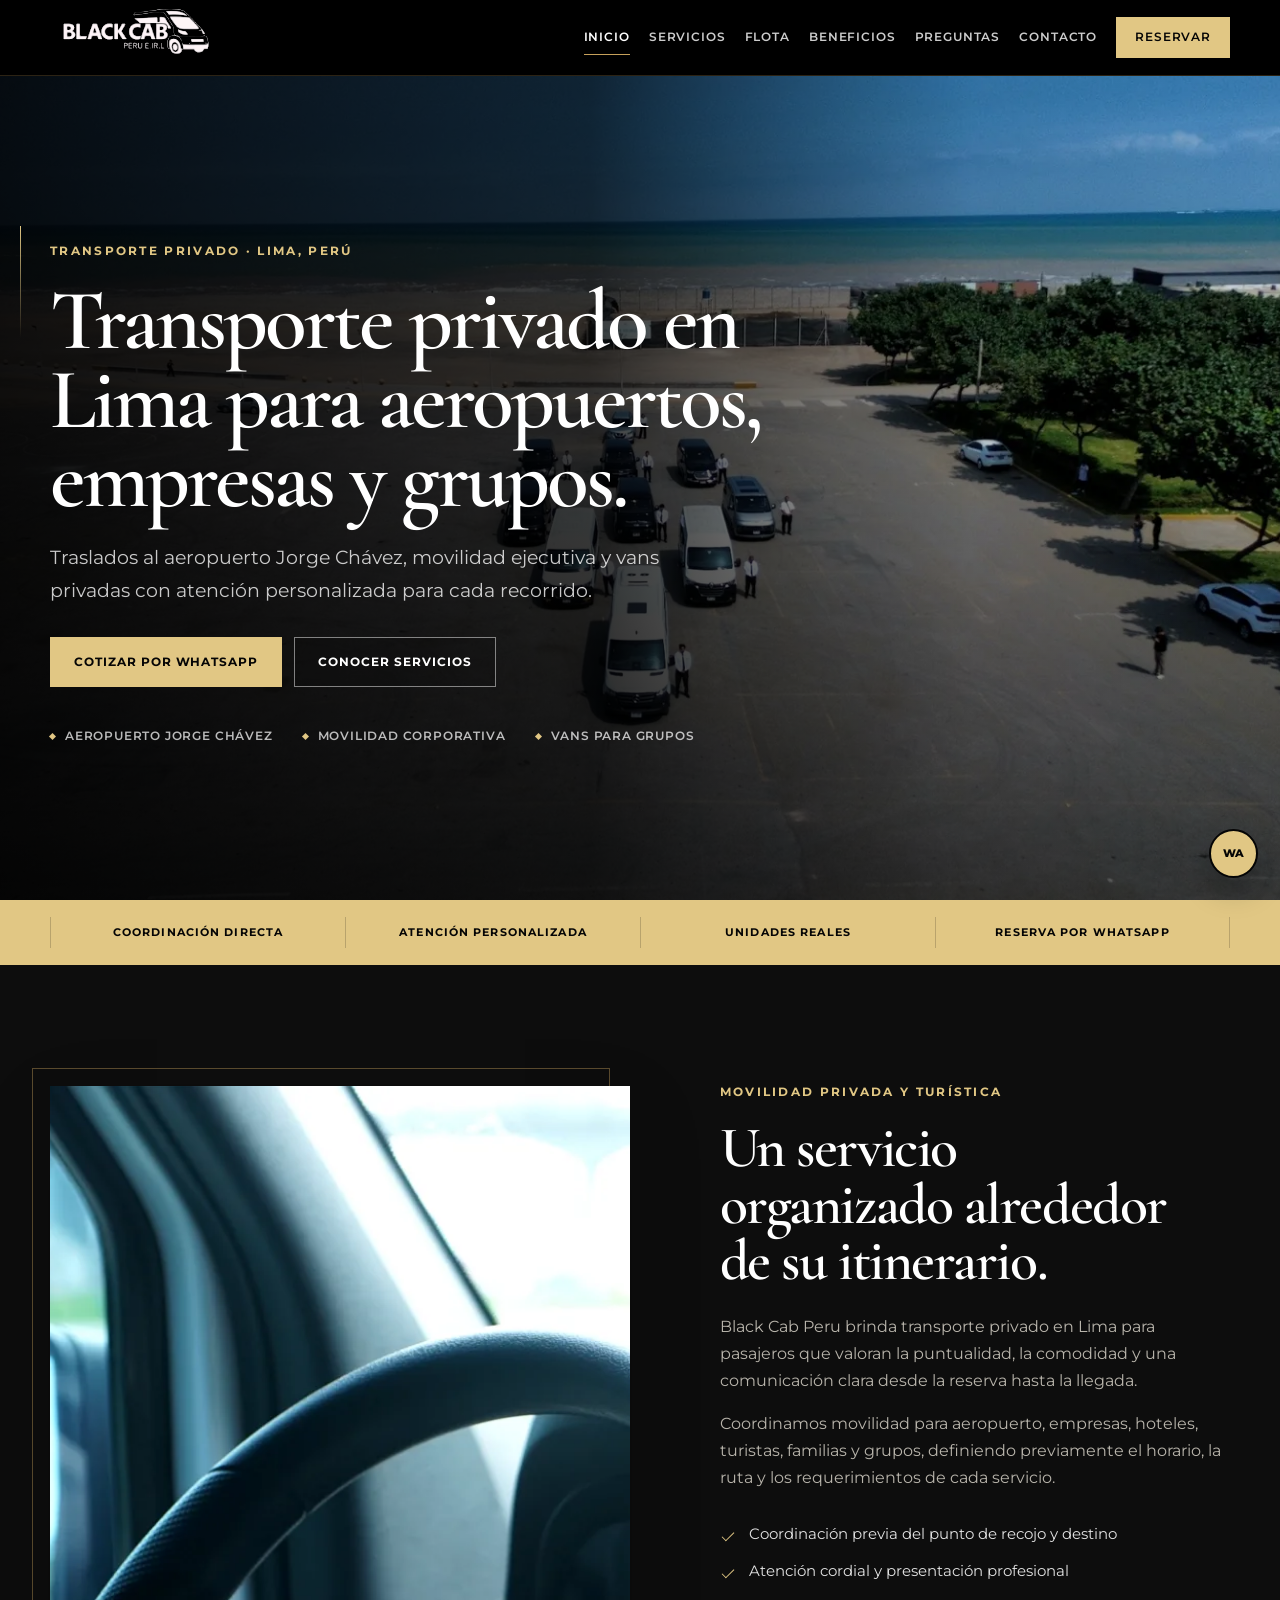
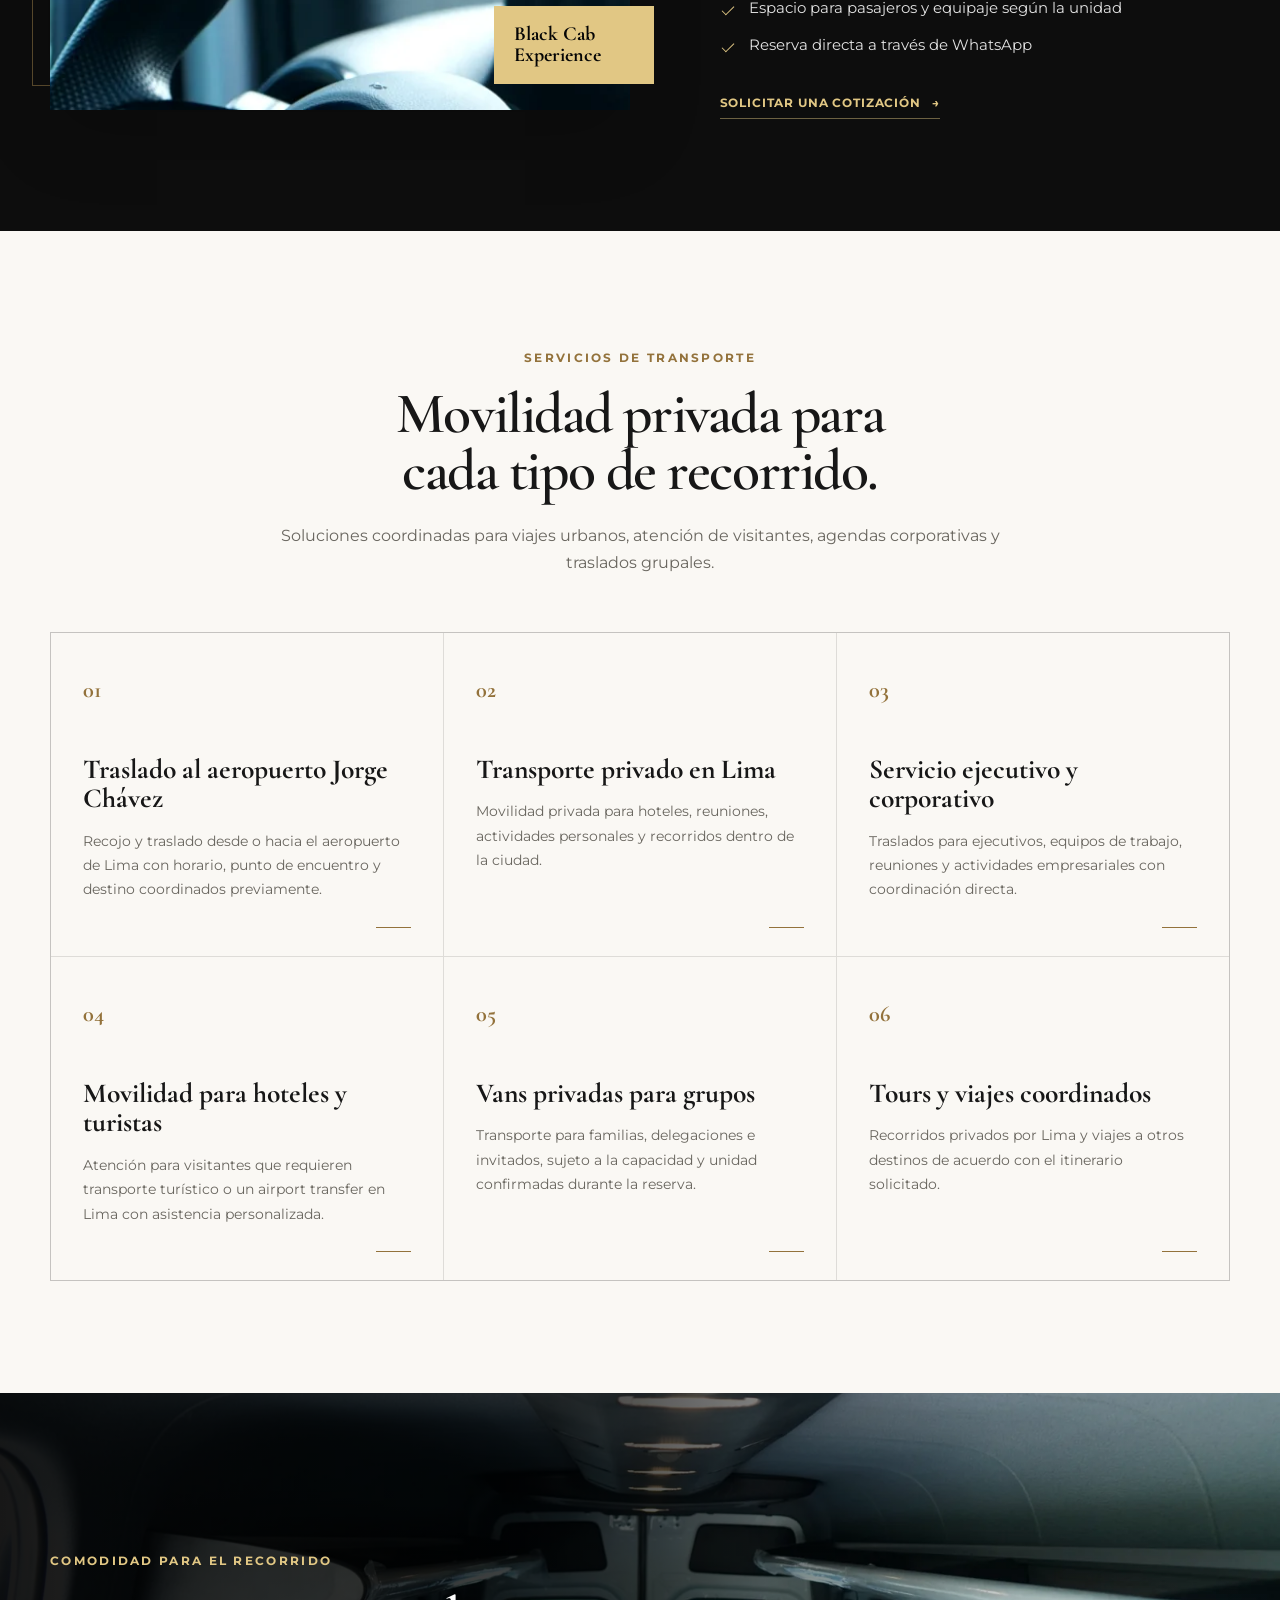
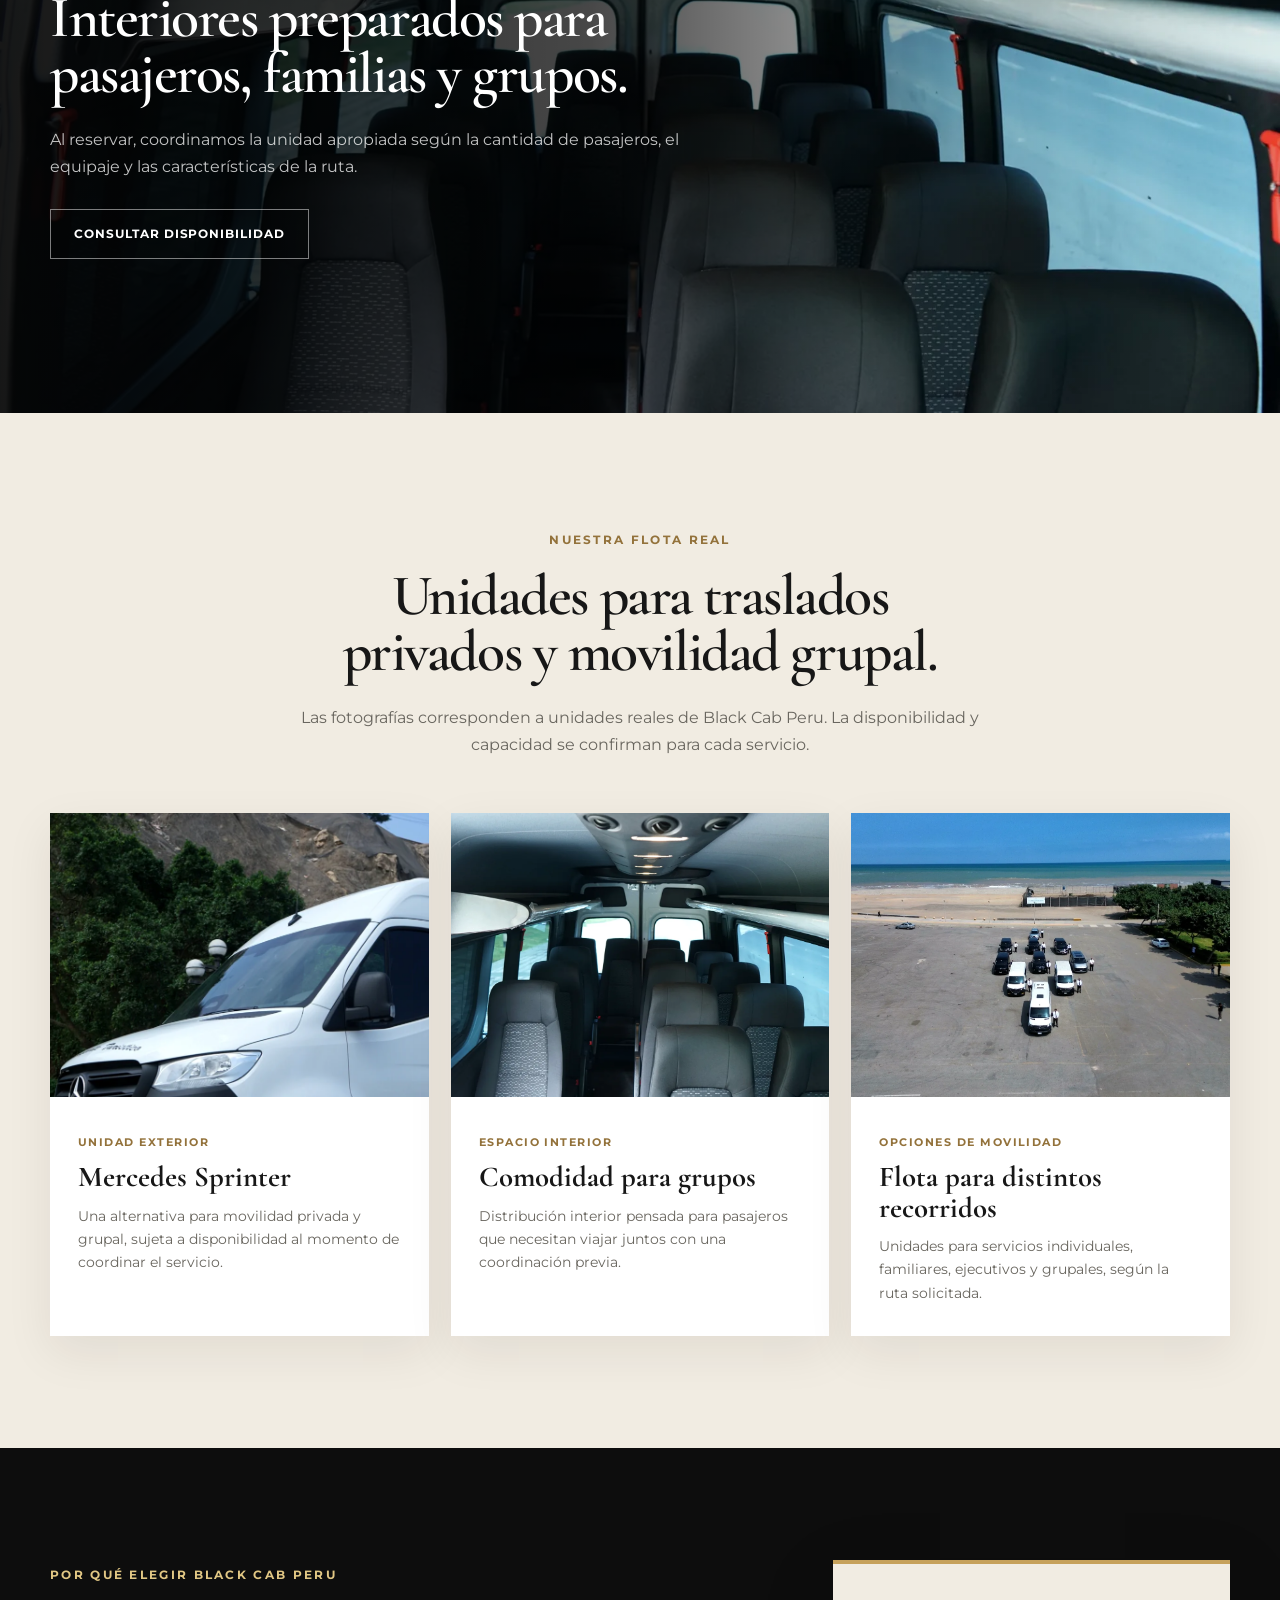
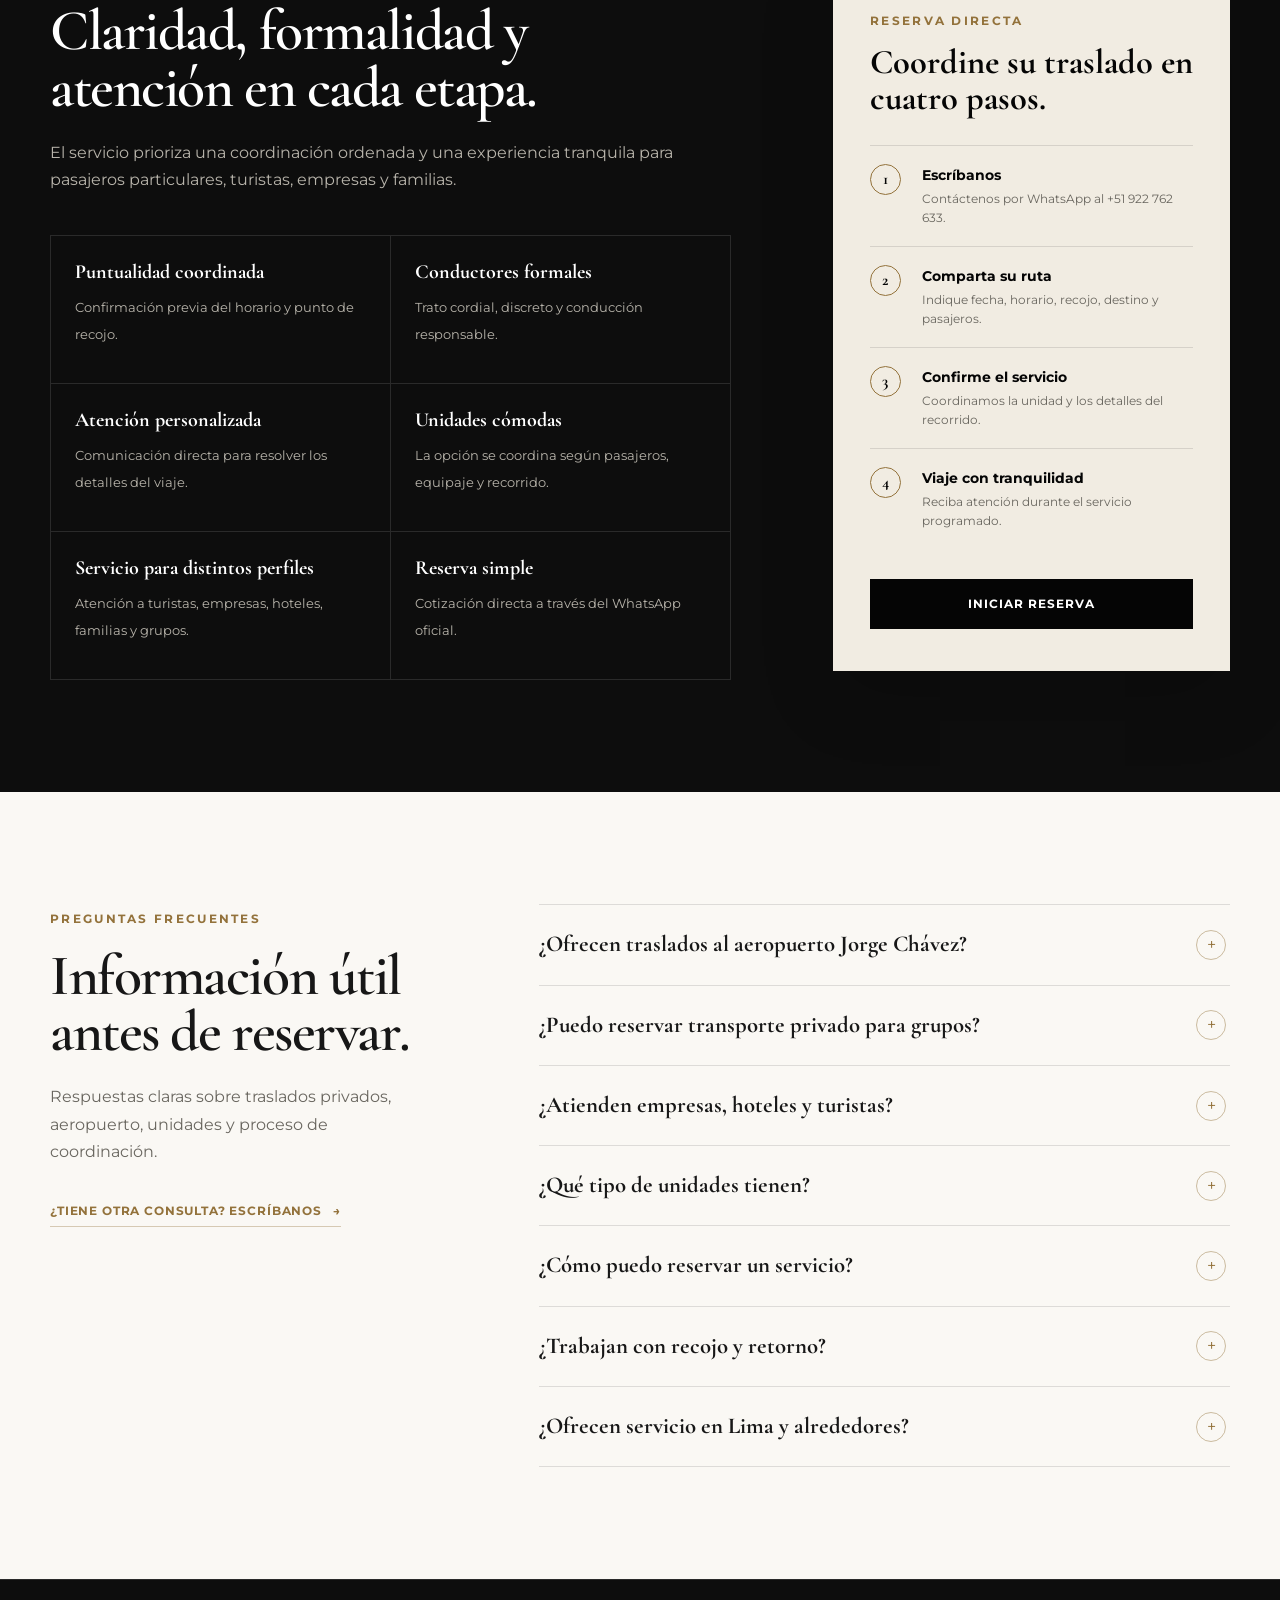
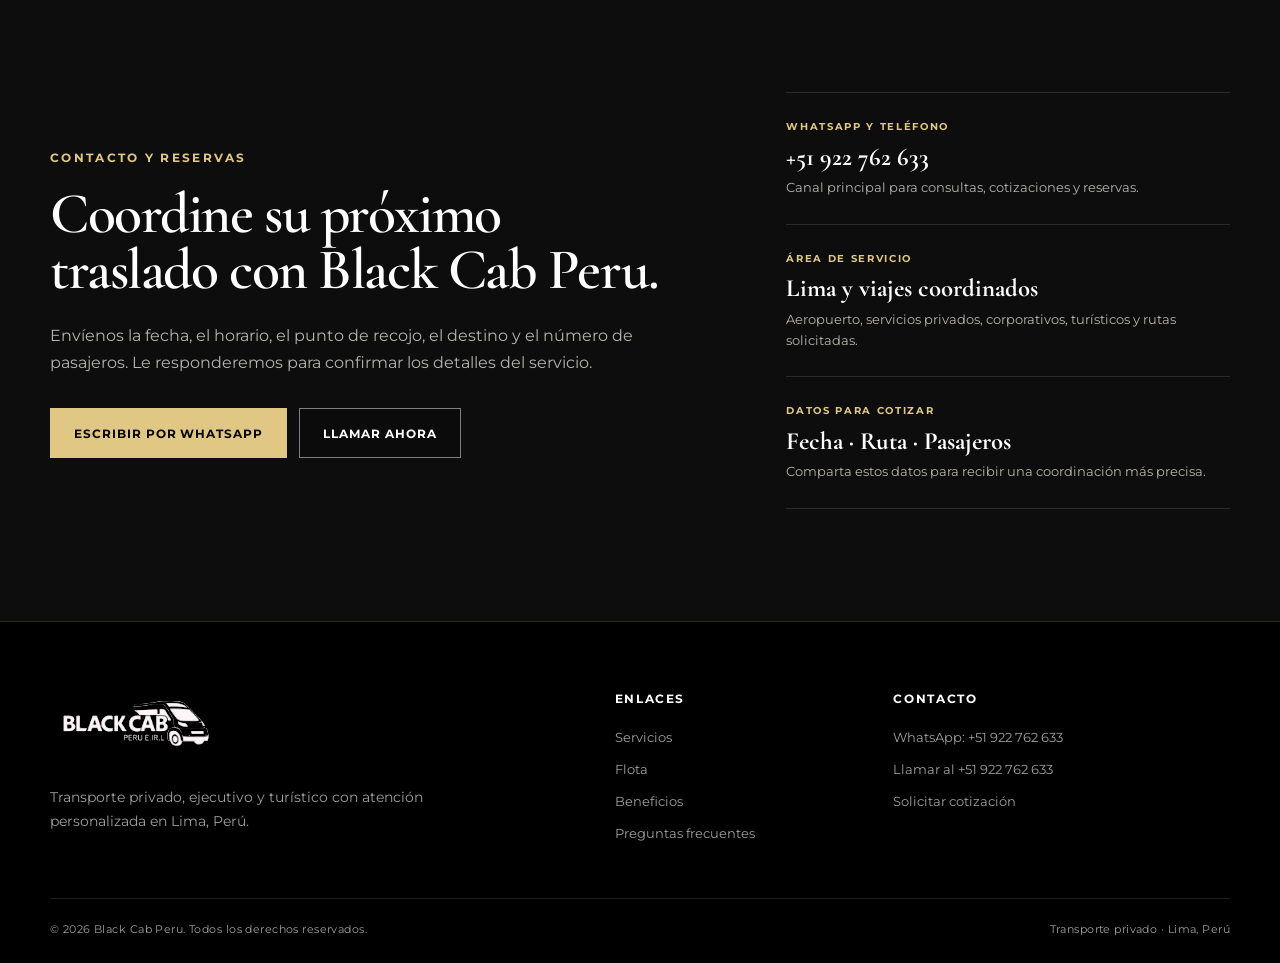
==== commit 8116bf1d: "Mejora landing con flota real y SEO" ====
--- a/index.html
+++ b/index.html
@@ -1,380 +1,291 @@
 <!DOCTYPE html>
-<html lang="es">
+<html lang="es-PE">
 <head>
   <meta charset="UTF-8">
   <meta name="viewport" content="width=device-width, initial-scale=1.0">
-  <meta name="description" content="Traslados privados, corporativos, al aeropuerto y viajes en Lima y provincias con la atención premium de Black Cab Peru.">
+  <title>Black Cab Peru | Transporte Privado y Traslados en Lima</title>
+  <meta name="description" content="Transporte privado en Lima, traslados al aeropuerto Jorge Chávez, movilidad ejecutiva y vans para grupos con atención personalizada.">
+  <meta name="robots" content="index, follow, max-image-preview:large, max-snippet:-1, max-video-preview:-1">
   <meta name="theme-color" content="#070707">
+  <link rel="canonical" href="https://chrispxv.github.io/black-cab-peru/">
+
   <meta property="og:locale" content="es_PE">
   <meta property="og:type" content="website">
-  <meta property="og:title" content="Black Cab Peru | Luxury Transport">
-  <meta property="og:description" content="Transporte privado premium en Lima: aeropuerto, empresas, tours y viajes coordinados.">
-  <title>Black Cab Peru | Luxury Transport</title>
-
+  <meta property="og:site_name" content="Black Cab Peru">
+  <meta property="og:title" content="Black Cab Peru | Transporte Privado en Lima">
+  <meta property="og:description" content="Traslados al aeropuerto Jorge Chávez, movilidad ejecutiva, transporte turístico y vans privadas para grupos en Lima.">
+  <meta property="og:url" content="https://chrispxv.github.io/black-cab-peru/">
+  <meta property="og:image" content="https://chrispxv.github.io/black-cab-peru/assets/images/black-cab-peru-fleet-aerial.jpg">
+  <meta property="og:image:width" content="1600">
+  <meta property="og:image:height" content="900">
+  <meta property="og:image:alt" content="Flota de transporte privado Black Cab Peru en Lima">
+
+  <meta name="twitter:card" content="summary_large_image">
+  <meta name="twitter:title" content="Black Cab Peru | Transporte Privado en Lima">
+  <meta name="twitter:description" content="Traslados privados, aeropuerto, empresas, turismo y movilidad para grupos en Lima.">
+  <meta name="twitter:image" content="https://chrispxv.github.io/black-cab-peru/assets/images/black-cab-peru-fleet-aerial.jpg">
+  <meta name="twitter:image:alt" content="Flota de transporte privado Black Cab Peru en Lima">
+
+  <link rel="icon" href="assets/images/black-cab-peru-logo-square.png" type="image/png">
+  <link rel="apple-touch-icon" href="assets/images/black-cab-peru-logo-square.png">
   <link rel="preconnect" href="https://fonts.googleapis.com">
   <link rel="preconnect" href="https://fonts.gstatic.com" crossorigin>
   <link href="https://fonts.googleapis.com/css2?family=Cormorant+Garamond:wght@500;600;700&family=Montserrat:wght@400;500;600;700&display=swap" rel="stylesheet">
-  <link rel="preload" as="image" href="assets/hero-premium-v2.png">
+  <link rel="preload" as="image" href="assets/images/black-cab-peru-fleet-aerial.webp" type="image/webp" fetchpriority="high">
   <link rel="stylesheet" href="styles.css">
+
+  <!-- Para verificación por etiqueta HTML de Google Search Console, consulte README_SEO.md. -->
+  <script type="application/ld+json">
+  {
+    "@context": "https://schema.org",
+    "@graph": [
+      {
+        "@type": "WebSite",
+        "@id": "https://chrispxv.github.io/black-cab-peru/#website",
+        "url": "https://chrispxv.github.io/black-cab-peru/",
+        "name": "Black Cab Peru",
+        "description": "Transporte privado, ejecutivo y turístico en Lima, Perú.",
+        "inLanguage": "es-PE"
+      },
+      {
+        "@type": "LocalBusiness",
+        "@id": "https://chrispxv.github.io/black-cab-peru/#business",
+        "name": "Black Cab Peru",
+        "url": "https://chrispxv.github.io/black-cab-peru/",
+        "logo": "https://chrispxv.github.io/black-cab-peru/assets/images/black-cab-peru-logo.png",
+        "image": "https://chrispxv.github.io/black-cab-peru/assets/images/black-cab-peru-fleet-aerial.jpg",
+        "telephone": "+51 922 762 633",
+        "description": "Servicio de transporte privado, ejecutivo y turístico para pasajeros, empresas, familias y grupos.",
+        "areaServed": {"@type": "City", "name": "Lima"},
+        "hasOfferCatalog": {
+          "@type": "OfferCatalog",
+          "name": "Servicios de transporte privado",
+          "itemListElement": [
+            {"@type": "Offer", "itemOffered": {"@type": "Service", "name": "Traslados al aeropuerto Jorge Chávez"}},
+            {"@type": "Offer", "itemOffered": {"@type": "Service", "name": "Transporte privado en Lima"}},
+            {"@type": "Offer", "itemOffered": {"@type": "Service", "name": "Transporte ejecutivo y corporativo"}},
+            {"@type": "Offer", "itemOffered": {"@type": "Service", "name": "Movilidad para familias y grupos"}},
+            {"@type": "Offer", "itemOffered": {"@type": "Service", "name": "Tours y viajes privados coordinados"}}
+          ]
+        }
+      },
+      {
+        "@type": "FAQPage",
+        "@id": "https://chrispxv.github.io/black-cab-peru/#faq",
+        "mainEntity": [
+          {"@type": "Question", "name": "¿Ofrecen traslados al aeropuerto Jorge Chávez?", "acceptedAnswer": {"@type": "Answer", "text": "Sí. Black Cab Peru coordina recojos y traslados desde o hacia el aeropuerto Jorge Chávez de acuerdo con el horario y la ruta del pasajero."}},
+          {"@type": "Question", "name": "¿Puedo reservar transporte privado para grupos?", "acceptedAnswer": {"@type": "Answer", "text": "Sí. Se coordinan vans privadas para familias, delegaciones y grupos. La unidad y capacidad se confirman al momento de reservar."}},
+          {"@type": "Question", "name": "¿Atienden empresas, hoteles y turistas?", "acceptedAnswer": {"@type": "Answer", "text": "El servicio está orientado a pasajeros particulares, turistas, hoteles, empresas, familias y grupos que requieren movilidad coordinada."}},
+          {"@type": "Question", "name": "¿Qué tipo de unidades tienen?", "acceptedAnswer": {"@type": "Answer", "text": "Black Cab Peru trabaja con unidades para traslados privados y grupales, incluida una Mercedes Sprinter. La disponibilidad se confirma para cada servicio."}},
+          {"@type": "Question", "name": "¿Cómo puedo reservar un servicio?", "acceptedAnswer": {"@type": "Answer", "text": "Puede escribir al WhatsApp +51 922 762 633 indicando fecha, horario, punto de recojo, destino y número de pasajeros."}},
+          {"@type": "Question", "name": "¿Trabajan con recojo y retorno?", "acceptedAnswer": {"@type": "Answer", "text": "Puede solicitar una cotización con recojo y retorno. La disponibilidad, horarios y ruta se confirman durante la coordinación."}},
+          {"@type": "Question", "name": "¿Ofrecen servicio en Lima y alrededores?", "acceptedAnswer": {"@type": "Answer", "text": "La atención principal es en Lima y también se coordinan viajes a otros destinos según la ruta solicitada."}}
+        ]
+      }
+    ]
+  }
+  </script>
 </head>
 <body>
-  <svg class="svg-sprite" aria-hidden="true">
-    <symbol id="i-plane" viewBox="0 0 24 24">
-      <path d="M22 2 9.5 9.5 3 7l-2 2 5 4-3 3-2-.5-1.5 1.5 3.5 2 2 3.5L6.5 21 6 19l3-3 4 5 2-2-2.5-6.5L20 5l2-3Z"/>
-    </symbol>
-    <symbol id="i-building" viewBox="0 0 24 24">
-      <path d="M4 21V3h11v6h5v12H4Zm3-3h2v-2H7v2Zm0-5h2v-2H7v2Zm0-5h2V6H7v2Zm5 10h2v-2h-2v2Zm0-5h2v-2h-2v2Zm0-5h2V6h-2v2Zm5 10h1v-2h-1v2Zm0-5h1v-2h-1v2Z"/>
-    </symbol>
-    <symbol id="i-route" viewBox="0 0 24 24">
-      <path d="M5 3a3 3 0 1 1 0 6 3 3 0 0 1 0-6Zm14 12a3 3 0 1 1 0 6 3 3 0 0 1 0-6ZM7 6h5a4 4 0 0 1 4 4v1a2 2 0 0 0 2 2h1v-2l4 3-4 3v-2h-1a4 4 0 0 1-4-4v-1a2 2 0 0 0-2-2H7V6Z"/>
-    </symbol>
-    <symbol id="i-clock" viewBox="0 0 24 24">
-      <path d="M12 2a10 10 0 1 1 0 20 10 10 0 0 1 0-20Zm1 5h-2v6l5 3 1-1.7-4-2.3V7Z"/>
-    </symbol>
-    <symbol id="i-pin" viewBox="0 0 24 24">
-      <path d="M12 2a8 8 0 0 1 8 8c0 5.5-8 12-8 12S4 15.5 4 10a8 8 0 0 1 8-8Zm0 5a3 3 0 1 0 0 6 3 3 0 0 0 0-6Z"/>
-    </symbol>
-    <symbol id="i-people" viewBox="0 0 24 24">
-      <path d="M9 11a4 4 0 1 0 0-8 4 4 0 0 0 0 8Zm6-1a3 3 0 1 0 0-6 3 3 0 0 0 0 6ZM2 21v-3c0-3.3 2.7-6 6-6h2c3.3 0 6 2.7 6 6v3H2Zm15 0v-3c0-1.9-.7-3.6-1.8-5 3.7-.2 6.8 2.3 6.8 5.5V21h-5Z"/>
-    </symbol>
-    <symbol id="i-check" viewBox="0 0 24 24">
-      <path d="m9.2 16.4-4.6-4.6L3 13.4l6.2 6.2L21 7.8 19.4 6.2 9.2 16.4Z"/>
-    </symbol>
-    <symbol id="i-suit" viewBox="0 0 24 24">
-      <path d="M12 2a4 4 0 1 1 0 8 4 4 0 0 1 0-8Zm-7 20v-5c0-3.3 2.7-6 6-6h2c3.3 0 6 2.7 6 6v5h-5l-2-7-2 7H5Zm5.6-10 1.4 2 1.4-2h-2.8Z"/>
-    </symbol>
-    <symbol id="i-bag" viewBox="0 0 24 24">
-      <path d="M7 7V5a5 5 0 0 1 10 0v2h3v15H4V7h3Zm3 0h4V5a2 2 0 0 0-4 0v2Z"/>
-    </symbol>
-    <symbol id="i-shield" viewBox="0 0 24 24">
-      <path d="M12 2 21 6v6c0 5.2-3.8 9.6-9 10-5.2-.4-9-4.8-9-10V6l9-4Zm-1.2 14.6 6.4-6.4-1.4-1.4-5 5-2.6-2.6-1.4 1.4 4 4Z"/>
-    </symbol>
-    <symbol id="i-whatsapp" viewBox="0 0 24 24">
-      <path d="M12 2a10 10 0 0 0-8.5 15.3L2 22l4.9-1.4A10 10 0 1 0 12 2Zm5.8 14.2c-.2.7-1.4 1.3-2 1.4-.5.1-1.2.2-3.9-.9-3.3-1.4-5.5-4.8-5.7-5-.2-.2-1.4-1.9-1.4-3.6s.9-2.6 1.2-2.9c.3-.3.7-.4 1-.4h.7c.2 0 .5-.1.8.6l1 2.4c.1.2.1.5 0 .7l-.5.8-.7.7c-.2.2-.4.5-.2.9.2.4.9 1.5 2 2.4 1.4 1.3 2.6 1.7 3 1.9.4.2.7.2.9-.1l1.2-1.4c.3-.4.6-.3 1-.2l2.3 1.1c.4.2.6.3.7.5.1.1.1.7-.1 1.4Z"/>
-    </symbol>
-  </svg>
+  <a class="skip-link" href="#contenido">Saltar al contenido</a>
 
   <header class="site-header" id="siteHeader">
     <div class="container nav-shell">
-      <a class="brand" href="#inicio" aria-label="Black Cab Peru">
-        <span class="brand-mark">BC</span>
-        <span class="brand-copy">
-          <strong>Black Cab Peru</strong>
-          <small>Luxury Transport</small>
-        </span>
+      <a class="brand" href="#inicio" aria-label="Black Cab Peru, ir al inicio">
+        <svg class="brand-logo" viewBox="0 0 217 98" width="217" height="98" aria-hidden="true" focusable="false">
+          <defs><filter id="logo-cutout-header" x="0" y="0" width="100%" height="100%" color-interpolation-filters="sRGB"><feColorMatrix type="matrix" values="1 0 0 0 0  0 1 0 0 0  0 0 1 0 0  2 2 2 0 -1"/></filter></defs>
+          <image href="assets/images/black-cab-peru-logo.png" width="217" height="98" filter="url(#logo-cutout-header)"/>
+        </svg>
       </a>
-
-      <button class="menu-toggle" id="menuToggle" aria-label="Abrir menú" aria-controls="mainNav" aria-expanded="false">
+      <button class="menu-toggle" id="menuToggle" type="button" aria-label="Abrir menú" aria-controls="mainNav" aria-expanded="false">
         <span></span><span></span><span></span>
       </button>
-
-      <nav class="main-nav" id="mainNav">
+      <nav class="main-nav" id="mainNav" aria-label="Navegación principal">
         <a href="#inicio">Inicio</a>
-        <a href="#nosotros">Nosotros</a>
         <a href="#servicios">Servicios</a>
-        <a href="#conductores">Conductores</a>
         <a href="#flota">Flota</a>
+        <a href="#beneficios">Beneficios</a>
+        <a href="#faq">Preguntas</a>
         <a href="#contacto">Contacto</a>
+        <a class="nav-cta" href="https://wa.me/51922762633?text=Hola%20Black%20Cab%20Peru%2C%20quisiera%20cotizar%20un%20servicio%20de%20transporte." target="_blank" rel="noopener">Reservar</a>
       </nav>
     </div>
   </header>
 
-  <main>
-    <section class="hero-slider" id="inicio" aria-labelledby="hero-title">
-      <article class="hero-slide active" style="background-image:url('assets/hero-premium-v2.png')">
-        <div class="hero-overlay"></div>
-        <div class="container hero-content">
-          <span class="hero-kicker">Black Cab Peru · Luxury Transport</span>
-          <h1 id="hero-title">Traslados con la elegancia que su viaje merece.</h1>
-          <p>Atención privada, unidades modernas y conductores profesionales para brindar una experiencia superior en cada recorrido.</p>
-          <div class="hero-actions">
-            <a class="button button-gold" href="#servicios">Ver servicios</a>
-            <a class="button button-ghost" href="https://wa.me/51922762633?text=Hola%20Black%20Cab%20Peru%2C%20quisiera%20cotizar%20un%20traslado." target="_blank" rel="noopener">Cotizar por WhatsApp</a>
-          </div>
-          <div class="hero-highlights" aria-label="Servicios destacados">
-            <span>Aeropuerto</span>
-            <span>Corporativos</span>
-            <span>Tours y viajes</span>
-          </div>
-        </div>
-      </article>
-    </section>
-
-    <section class="about section-light" id="nosotros">
+  <main id="contenido">
+    <section class="hero" id="inicio" aria-labelledby="hero-title">
+      <picture class="hero-picture">
+        <source srcset="assets/images/black-cab-peru-fleet-aerial.webp" type="image/webp">
+        <img class="hero-media" src="assets/images/black-cab-peru-fleet-aerial.jpg" width="1600" height="900" alt="Flota de transporte privado Black Cab Peru en Lima" fetchpriority="high" decoding="async">
+      </picture>
+      <div class="hero-overlay"></div>
+      <div class="container hero-content">
+        <span class="hero-kicker">Transporte privado · Lima, Perú</span>
+        <h1 id="hero-title">Transporte privado en Lima para aeropuertos, empresas y grupos.</h1>
+        <p>Traslados al aeropuerto Jorge Chávez, movilidad ejecutiva y vans privadas con atención personalizada para cada recorrido.</p>
+        <div class="hero-actions">
+          <a class="button button-gold" href="https://wa.me/51922762633?text=Hola%20Black%20Cab%20Peru%2C%20quisiera%20cotizar%20un%20servicio%20de%20transporte." target="_blank" rel="noopener">Cotizar por WhatsApp</a>
+          <a class="button button-ghost" href="#servicios">Conocer servicios</a>
+        </div>
+        <ul class="hero-highlights" aria-label="Servicios destacados">
+          <li>Aeropuerto Jorge Chávez</li>
+          <li>Movilidad corporativa</li>
+          <li>Vans para grupos</li>
+        </ul>
+      </div>
+    </section>
+
+    <section class="trust-strip" aria-label="Compromisos de servicio">
+      <div class="container trust-grid">
+        <span>Coordinación directa</span><span>Atención personalizada</span><span>Unidades reales</span><span>Reserva por WhatsApp</span>
+      </div>
+    </section>
+
+    <section class="about section-dark" id="nosotros" aria-labelledby="about-title">
+      <div class="container about-grid">
+        <div class="about-visual reveal">
+          <picture>
+            <source srcset="assets/images/black-cab-peru-steering-wheel-premium.webp" type="image/webp">
+            <img src="assets/images/black-cab-peru-steering-wheel-premium.jpg" width="1080" height="607" alt="Volante de unidad ejecutiva Black Cab Peru" loading="lazy" decoding="async">
+          </picture>
+          <span class="about-badge">Black Cab Experience</span>
+        </div>
+        <div class="about-copy reveal">
+          <span class="eyebrow">Movilidad privada y turística</span>
+          <h2 id="about-title">Un servicio organizado alrededor de su itinerario.</h2>
+          <p>Black Cab Peru brinda transporte privado en Lima para pasajeros que valoran la puntualidad, la comodidad y una comunicación clara desde la reserva hasta la llegada.</p>
+          <p>Coordinamos movilidad para aeropuerto, empresas, hoteles, turistas, familias y grupos, definiendo previamente el horario, la ruta y los requerimientos de cada servicio.</p>
+          <ul class="check-list">
+            <li>Coordinación previa del punto de recojo y destino</li>
+            <li>Atención cordial y presentación profesional</li>
+            <li>Espacio para pasajeros y equipaje según la unidad</li>
+            <li>Reserva directa a través de WhatsApp</li>
+          </ul>
+          <a class="text-link" href="#contacto">Solicitar una cotización <span aria-hidden="true">→</span></a>
+        </div>
+      </div>
+    </section>
+
+    <section class="services section-light" id="servicios" aria-labelledby="services-title">
       <div class="container">
         <div class="section-heading centered reveal">
-          <span class="eyebrow">Bienvenidos a Black Cab Peru</span>
-          <h2>Una experiencia de transporte creada alrededor del pasajero.</h2>
-          <span class="heading-line"></span>
-        </div>
-
-        <div class="about-grid">
-          <div class="about-visual reveal">
-            <img src="assets/hero-premium-v2.png" alt="Van ejecutiva negra para transporte privado" width="1706" height="973" loading="lazy" decoding="async">
-            <span class="about-badge">Luxury Transport</span>
-          </div>
-
-          <div class="about-copy reveal">
-            <span class="mini-title">TRANSPORTE PRIVADO Y TURÍSTICO</span>
-            <p>
-              Black Cab Peru brinda soluciones de movilidad para pasajeros que valoran la
-              puntualidad, la comodidad y una atención profesional. El servicio está orientado
-              a traslados privados, turismo, empresas, familias y grupos.
-            </p>
-            <p>
-              La propuesta combina vans modernas con un estándar de atención formal,
-              cordial y discreto desde la coordinación inicial hasta la llegada al destino.
-            </p>
-
-            <ul class="check-list">
-              <li><svg><use href="#i-check"></use></svg> Seguridad y conducción responsable</li>
-              <li><svg><use href="#i-check"></use></svg> Puntualidad y coordinación previa</li>
-              <li><svg><use href="#i-check"></use></svg> Trato cordial y presentación profesional</li>
-              <li><svg><use href="#i-check"></use></svg> Comodidad para pasajeros y equipaje</li>
-              <li><svg><use href="#i-check"></use></svg> Atención personalizada por WhatsApp</li>
-            </ul>
-
-            <a class="text-link" href="#contacto">Conocer cómo reservar <span>→</span></a>
-          </div>
-        </div>
-      </div>
-    </section>
-
-    <section class="services section-white" id="servicios">
+          <span class="eyebrow dark">Servicios de transporte</span>
+          <h2 id="services-title">Movilidad privada para cada tipo de recorrido.</h2>
+          <p>Soluciones coordinadas para viajes urbanos, atención de visitantes, agendas corporativas y traslados grupales.</p>
+        </div>
+        <div class="services-grid">
+          <article class="service-card reveal"><span class="service-number">01</span><h3>Traslado al aeropuerto Jorge Chávez</h3><p>Recojo y traslado desde o hacia el aeropuerto de Lima con horario, punto de encuentro y destino coordinados previamente.</p></article>
+          <article class="service-card reveal"><span class="service-number">02</span><h3>Transporte privado en Lima</h3><p>Movilidad privada para hoteles, reuniones, actividades personales y recorridos dentro de la ciudad.</p></article>
+          <article class="service-card reveal"><span class="service-number">03</span><h3>Servicio ejecutivo y corporativo</h3><p>Traslados para ejecutivos, equipos de trabajo, reuniones y actividades empresariales con coordinación directa.</p></article>
+          <article class="service-card reveal"><span class="service-number">04</span><h3>Movilidad para hoteles y turistas</h3><p>Atención para visitantes que requieren transporte turístico o un airport transfer en Lima con asistencia personalizada.</p></article>
+          <article class="service-card reveal"><span class="service-number">05</span><h3>Vans privadas para grupos</h3><p>Transporte para familias, delegaciones e invitados, sujeto a la capacidad y unidad confirmadas durante la reserva.</p></article>
+          <article class="service-card reveal"><span class="service-number">06</span><h3>Tours y viajes coordinados</h3><p>Recorridos privados por Lima y viajes a otros destinos de acuerdo con el itinerario solicitado.</p></article>
+        </div>
+      </div>
+    </section>
+
+    <section class="experience-banner" aria-labelledby="experience-title">
+      <picture class="experience-picture">
+        <source srcset="assets/images/black-cab-peru-van-interior-seats.webp" type="image/webp">
+        <img src="assets/images/black-cab-peru-van-interior-seats.jpg" width="1600" height="900" alt="Interior de van para transporte privado Black Cab Peru" loading="lazy" decoding="async">
+      </picture>
+      <div class="experience-overlay"></div>
+      <div class="container experience-content reveal">
+        <span class="eyebrow">Comodidad para el recorrido</span>
+        <h2 id="experience-title">Interiores preparados para pasajeros, familias y grupos.</h2>
+        <p>Al reservar, coordinamos la unidad apropiada según la cantidad de pasajeros, el equipaje y las características de la ruta.</p>
+        <a class="button button-outline" href="https://wa.me/51922762633?text=Hola%20Black%20Cab%20Peru%2C%20quisiera%20consultar%20por%20una%20van%20privada." target="_blank" rel="noopener">Consultar disponibilidad</a>
+      </div>
+    </section>
+
+    <section class="fleet section-cream" id="flota" aria-labelledby="fleet-title">
       <div class="container">
         <div class="section-heading centered reveal">
-          <span class="eyebrow dark">Nuestros servicios</span>
-          <h2>Soluciones privadas para cada recorrido.</h2>
-          <span class="heading-line dark"></span>
-        </div>
-
-        <div class="services-grid">
-          <article class="service-item reveal">
-            <span class="service-icon"><svg><use href="#i-building"></use></svg></span>
-            <h3>Traslados corporativos</h3>
-            <p>Movilidad para ejecutivos, reuniones, hoteles y actividades empresariales.</p>
-          </article>
-
-          <article class="service-item reveal">
-            <span class="service-icon"><svg><use href="#i-plane"></use></svg></span>
-            <h3>Traslados al aeropuerto</h3>
-            <p>Recojo y traslado desde o hacia el Aeropuerto Jorge Chávez con coordinación previa.</p>
-          </article>
-
-          <article class="service-item reveal">
-            <span class="service-icon"><svg><use href="#i-people"></use></svg></span>
-            <h3>Transporte para grupos</h3>
-            <p>Vans cómodas para familias, delegaciones, invitados y grupos privados.</p>
-          </article>
-
-          <article class="service-item reveal">
-            <span class="service-icon"><svg><use href="#i-route"></use></svg></span>
-            <h3>Tours privados</h3>
-            <p>Recorridos por Lima, Miraflores, Barranco y otros puntos de interés.</p>
-          </article>
-
-          <article class="service-item reveal">
-            <span class="service-icon"><svg><use href="#i-clock"></use></svg></span>
-            <h3>Servicio por horas</h3>
-            <p>Unidad y conductor disponibles durante el tiempo coordinado para su agenda.</p>
-          </article>
-
-          <article class="service-item reveal">
-            <span class="service-icon"><svg><use href="#i-pin"></use></svg></span>
-            <h3>Viajes a provincia</h3>
-            <p>Traslados privados a Paracas, Ica y otros destinos según la ruta solicitada.</p>
-          </article>
-        </div>
-      </div>
-    </section>
-
-    <section class="comfort-banner">
-      <div class="comfort-overlay"></div>
-      <div class="container comfort-content reveal">
-        <span class="eyebrow">Black Cab Experience</span>
-        <h2>Seguridad y confort en cada servicio.</h2>
-        <p>Vans modernas, coordinación clara y una atención pensada para viajeros exigentes.</p>
-        <a class="button button-outline" href="https://wa.me/51922762633?text=Hola%20Black%20Cab%20Peru%2C%20quisiera%20cotizar%20un%20traslado." target="_blank" rel="noopener">Contactar por WhatsApp</a>
-      </div>
-    </section>
-
-    <section class="drivers section-dark" id="conductores">
-      <div class="container drivers-grid">
-        <div class="drivers-copy reveal">
-          <span class="eyebrow">Nuestros conductores</span>
-          <h2>El servicio premium también depende de quien está al volante.</h2>
-          <p>
-            El estándar de atención de Black Cab Peru prioriza una imagen formal,
-            comunicación cordial, discreción y una conducción responsable. Estos atributos
-            ayudan a que el pasajero se sienta acompañado y seguro durante todo el recorrido.
-          </p>
-
-          <div class="driver-points">
-            <article>
-              <strong>Presentación profesional</strong>
-              <span>Vestimenta cuidada y trato respetuoso desde el primer contacto.</span>
-            </article>
-            <article>
-              <strong>Asistencia al pasajero</strong>
-              <span>Apoyo con el equipaje y orientación durante el punto de encuentro.</span>
-            </article>
-            <article>
-              <strong>Planificación de rutas</strong>
-              <span>Revisión del horario, destino y condiciones del recorrido.</span>
-            </article>
-            <article>
-              <strong>Discreción y confianza</strong>
-              <span>Atención prudente para familias, turistas y clientes corporativos.</span>
-            </article>
-          </div>
-        </div>
-
-        <div class="driver-standard reveal">
-          <div class="driver-symbol">
-            <svg><use href="#i-suit"></use></svg>
-          </div>
-          <span class="driver-label">Estándar de atención</span>
-          <h3>Formalidad que acompaña cada trayecto.</h3>
-
-          <ul>
-            <li><svg><use href="#i-check"></use></svg> Comunicación clara y cordial</li>
-            <li><svg><use href="#i-check"></use></svg> Conducción tranquila y responsable</li>
-            <li><svg><use href="#i-check"></use></svg> Puntualidad en el punto de recojo</li>
-            <li><svg><use href="#i-check"></use></svg> Cuidado de pasajeros y equipaje</li>
-            <li><svg><use href="#i-check"></use></svg> Conocimiento de rutas principales</li>
-          </ul>
-
-          <div class="driver-note">
-            <svg><use href="#i-shield"></use></svg>
-            <p>Cada servicio se coordina previamente para confirmar horario, punto de recojo, destino y requerimientos del pasajero.</p>
-          </div>
-        </div>
-      </div>
-    </section>
-
-    <section class="fleet section-cream" id="flota">
-      <div class="container">
-        <div class="section-heading centered reveal">
-          <span class="eyebrow dark">Nuestra flota</span>
-          <h2>Vans diseñadas para viajar con mayor comodidad.</h2>
-          <span class="heading-line dark"></span>
-          <p>Opciones para traslados ejecutivos, familias y grupos. Consulte la disponibilidad y capacidad adecuada al momento de reservar.</p>
-        </div>
-
+          <span class="eyebrow dark">Nuestra flota real</span>
+          <h2 id="fleet-title">Unidades para traslados privados y movilidad grupal.</h2>
+          <p>Las fotografías corresponden a unidades reales de Black Cab Peru. La disponibilidad y capacidad se confirman para cada servicio.</p>
+        </div>
         <div class="fleet-grid">
           <article class="fleet-card reveal">
-            <div class="fleet-image">
-              <img src="assets/hero-premium-v2.png" alt="Van ejecutiva negra para traslados premium" width="1706" height="973" loading="lazy" decoding="async">
-              <span>Servicio ejecutivo</span>
-            </div>
-            <div class="fleet-copy">
-              <h3>Van Ejecutiva</h3>
-              <p>Indicada para aeropuerto, hoteles, traslados privados y atención de viajeros.</p>
-              <ul>
-                <li>Imagen moderna y elegante</li>
-                <li>Espacio para pasajeros y equipaje</li>
-                <li>Ideal para servicios urbanos</li>
-              </ul>
-            </div>
+            <picture class="fleet-image"><source srcset="assets/images/black-cab-peru-mercedes-sprinter-exterior.webp" type="image/webp"><img src="assets/images/black-cab-peru-mercedes-sprinter-exterior.jpg" width="1080" height="607" alt="Unidad Mercedes Sprinter de Black Cab Peru" loading="lazy" decoding="async"></picture>
+            <div class="fleet-copy"><span>Unidad exterior</span><h3>Mercedes Sprinter</h3><p>Una alternativa para movilidad privada y grupal, sujeta a disponibilidad al momento de coordinar el servicio.</p></div>
           </article>
-
           <article class="fleet-card reveal">
-            <div class="fleet-image">
-              <img src="assets/fleet-travel.jpg" alt="Van de gran capacidad para viajes largos" width="1100" height="1100" loading="lazy" decoding="async">
-              <span>Viajes y turismo</span>
-            </div>
-            <div class="fleet-copy">
-              <h3>Van de Gran Capacidad</h3>
-              <p>Una opción cómoda para tours, full days, viajes a provincia y grupos.</p>
-              <ul>
-                <li>Mayor amplitud interior</li>
-                <li>Adecuada para trayectos largos</li>
-                <li>Comodidad para grupos privados</li>
-              </ul>
-            </div>
+            <picture class="fleet-image"><source srcset="assets/images/black-cab-peru-van-interior-seats.webp" type="image/webp"><img src="assets/images/black-cab-peru-van-interior-seats.jpg" width="1600" height="900" alt="Asientos interiores de van privada Black Cab Peru" loading="lazy" decoding="async"></picture>
+            <div class="fleet-copy"><span>Espacio interior</span><h3>Comodidad para grupos</h3><p>Distribución interior pensada para pasajeros que necesitan viajar juntos con una coordinación previa.</p></div>
           </article>
-
           <article class="fleet-card reveal">
-            <div class="fleet-image">
-              <img src="assets/fleet-group-v2.png" alt="Van premium de gran capacidad para familias y grupos privados" width="1536" height="1024" loading="lazy" decoding="async">
-              <span>Grupos privados</span>
-            </div>
-            <div class="fleet-copy">
-              <h3>Van para Grupos</h3>
-              <p>Versátil para familias, delegaciones, eventos y servicios programados.</p>
-              <ul>
-                <li>Distribución práctica de asientos</li>
-                <li>Espacio para equipaje</li>
-                <li>Traslados dentro y fuera de Lima</li>
-              </ul>
-            </div>
+            <picture class="fleet-image"><source srcset="assets/images/black-cab-peru-fleet-aerial.webp" type="image/webp"><img src="assets/images/black-cab-peru-fleet-aerial.jpg" width="1600" height="900" alt="Flota real de Black Cab Peru frente al mar en Lima" loading="lazy" decoding="async"></picture>
+            <div class="fleet-copy"><span>Opciones de movilidad</span><h3>Flota para distintos recorridos</h3><p>Unidades para servicios individuales, familiares, ejecutivos y grupales, según la ruta solicitada.</p></div>
           </article>
         </div>
       </div>
     </section>
 
-    <section class="experience-numbers">
-      <div class="container number-grid">
-        <article class="number-card reveal">
-          <strong>01</strong>
-          <span>Atención personalizada</span>
-        </article>
-        <article class="number-card reveal">
-          <strong>02</strong>
-          <span>Flota versátil</span>
-        </article>
-        <article class="number-card reveal">
-          <strong>03</strong>
-          <span>Conductores formales</span>
-        </article>
-        <article class="number-card reveal">
-          <strong>04</strong>
-          <span>Reserva directa por WhatsApp</span>
-        </article>
-      </div>
-    </section>
-
-    <section class="passenger-experience">
-      <div class="passenger-overlay"></div>
-      <div class="container passenger-content reveal">
-        <span class="eyebrow">Experiencia del pasajero</span>
-        <h2>“Puntualidad, comodidad y trato profesional en cada etapa del viaje.”</h2>
-        <p>Desde la primera coordinación hasta la llegada, cuidamos los detalles que hacen más tranquilo cada recorrido.</p>
-        <div class="experience-dots"><span></span><span></span><span></span></div>
-      </div>
-    </section>
-
-    <section class="contact section-dark" id="contacto">
+    <section class="benefits section-dark" id="beneficios" aria-labelledby="benefits-title">
+      <div class="container benefits-grid">
+        <div class="benefits-copy reveal">
+          <span class="eyebrow">Por qué elegir Black Cab Peru</span>
+          <h2 id="benefits-title">Claridad, formalidad y atención en cada etapa.</h2>
+          <p>El servicio prioriza una coordinación ordenada y una experiencia tranquila para pasajeros particulares, turistas, empresas y familias.</p>
+          <div class="benefit-list">
+            <article><strong>Puntualidad coordinada</strong><span>Confirmación previa del horario y punto de recojo.</span></article>
+            <article><strong>Conductores formales</strong><span>Trato cordial, discreto y conducción responsable.</span></article>
+            <article><strong>Atención personalizada</strong><span>Comunicación directa para resolver los detalles del viaje.</span></article>
+            <article><strong>Unidades cómodas</strong><span>La opción se coordina según pasajeros, equipaje y recorrido.</span></article>
+            <article><strong>Servicio para distintos perfiles</strong><span>Atención a turistas, empresas, hoteles, familias y grupos.</span></article>
+            <article><strong>Reserva simple</strong><span>Cotización directa a través del WhatsApp oficial.</span></article>
+          </div>
+        </div>
+        <aside class="booking-steps reveal" aria-labelledby="booking-title">
+          <span class="mini-title">RESERVA DIRECTA</span>
+          <h3 id="booking-title">Coordine su traslado en cuatro pasos.</h3>
+          <ol>
+            <li><span>1</span><div><strong>Escríbanos</strong><p>Contáctenos por WhatsApp al +51 922 762 633.</p></div></li>
+            <li><span>2</span><div><strong>Comparta su ruta</strong><p>Indique fecha, horario, recojo, destino y pasajeros.</p></div></li>
+            <li><span>3</span><div><strong>Confirme el servicio</strong><p>Coordinamos la unidad y los detalles del recorrido.</p></div></li>
+            <li><span>4</span><div><strong>Viaje con tranquilidad</strong><p>Reciba atención durante el servicio programado.</p></div></li>
+          </ol>
+          <a class="button button-gold" href="https://wa.me/51922762633?text=Hola%20Black%20Cab%20Peru%2C%20quisiera%20reservar%20un%20traslado." target="_blank" rel="noopener">Iniciar reserva</a>
+        </aside>
+      </div>
+    </section>
+
+    <section class="faq section-light" id="faq" aria-labelledby="faq-title">
+      <div class="container faq-grid">
+        <div class="faq-intro reveal">
+          <span class="eyebrow dark">Preguntas frecuentes</span>
+          <h2 id="faq-title">Información útil antes de reservar.</h2>
+          <p>Respuestas claras sobre traslados privados, aeropuerto, unidades y proceso de coordinación.</p>
+          <a class="text-link dark-link" href="#contacto">¿Tiene otra consulta? Escríbanos <span aria-hidden="true">→</span></a>
+        </div>
+        <div class="faq-list reveal">
+          <details><summary>¿Ofrecen traslados al aeropuerto Jorge Chávez?</summary><p>Sí. Coordinamos recojos y traslados desde o hacia el aeropuerto Jorge Chávez de acuerdo con el horario y la ruta del pasajero.</p></details>
+          <details><summary>¿Puedo reservar transporte privado para grupos?</summary><p>Sí. Se coordinan vans privadas para familias, delegaciones y grupos. La unidad y capacidad se confirman al momento de reservar.</p></details>
+          <details><summary>¿Atienden empresas, hoteles y turistas?</summary><p>El servicio está orientado a pasajeros particulares, turistas, hoteles, empresas, familias y grupos que requieren movilidad coordinada.</p></details>
+          <details><summary>¿Qué tipo de unidades tienen?</summary><p>Trabajamos con unidades para traslados privados y grupales, incluida una Mercedes Sprinter. La disponibilidad se confirma para cada servicio.</p></details>
+          <details><summary>¿Cómo puedo reservar un servicio?</summary><p>Escríbanos al WhatsApp +51 922 762 633 indicando fecha, horario, punto de recojo, destino y número de pasajeros.</p></details>
+          <details><summary>¿Trabajan con recojo y retorno?</summary><p>Puede solicitar una cotización con recojo y retorno. La disponibilidad, horarios y ruta se confirman durante la coordinación.</p></details>
+          <details><summary>¿Ofrecen servicio en Lima y alrededores?</summary><p>La atención principal es en Lima y también se coordinan viajes a otros destinos según la ruta solicitada.</p></details>
+        </div>
+      </div>
+    </section>
+
+    <section class="contact section-dark" id="contacto" aria-labelledby="contact-title">
       <div class="container contact-grid">
         <div class="contact-copy reveal">
-          <span class="eyebrow">Contacto</span>
-          <h2>Coordine su próximo traslado con Black Cab Peru.</h2>
-          <p>
-            Escríbanos por WhatsApp con su fecha, punto de recojo, destino y número de pasajeros.
-            Le responderemos para coordinar el servicio.
-          </p>
-          <a class="button button-gold" href="https://wa.me/51922762633?text=Hola%20Black%20Cab%20Peru%2C%20quisiera%20cotizar%20un%20traslado." target="_blank" rel="noopener">
-            <svg class="button-icon"><use href="#i-whatsapp"></use></svg>
-            Iniciar conversación
-          </a>
-        </div>
-
+          <span class="eyebrow">Contacto y reservas</span>
+          <h2 id="contact-title">Coordine su próximo traslado con Black Cab Peru.</h2>
+          <p>Envíenos la fecha, el horario, el punto de recojo, el destino y el número de pasajeros. Le responderemos para confirmar los detalles del servicio.</p>
+          <div class="contact-actions">
+            <a class="button button-gold" href="https://wa.me/51922762633?text=Hola%20Black%20Cab%20Peru%2C%20quisiera%20cotizar%20un%20servicio%20de%20transporte." target="_blank" rel="noopener">Escribir por WhatsApp</a>
+            <a class="button button-ghost" href="tel:+51922762633">Llamar ahora</a>
+          </div>
+        </div>
         <div class="contact-panel reveal">
-          <article>
-            <span>Canal principal</span>
-            <strong><a href="https://wa.me/51922762633?text=Hola%20Black%20Cab%20Peru%2C%20quisiera%20cotizar%20un%20traslado." target="_blank" rel="noopener">+51 922 762 633</a></strong>
-            <p>Consultas y reservas directas por WhatsApp.</p>
-          </article>
-          <article>
-            <span>Cobertura</span>
-            <strong>Lima y viajes coordinados</strong>
-            <p>Aeropuerto, tours, servicios corporativos y rutas a provincia.</p>
-          </article>
-          <article>
-            <span>Atención</span>
-            <strong>Servicios coordinados</strong>
-            <p>Reserve con anticipación para confirmar unidad, horario y ruta.</p>
-          </article>
+          <article><span>WhatsApp y teléfono</span><strong><a href="https://wa.me/51922762633?text=Hola%20Black%20Cab%20Peru%2C%20quisiera%20cotizar%20un%20servicio%20de%20transporte." target="_blank" rel="noopener">+51 922 762 633</a></strong><p>Canal principal para consultas, cotizaciones y reservas.</p></article>
+          <article><span>Área de servicio</span><strong>Lima y viajes coordinados</strong><p>Aeropuerto, servicios privados, corporativos, turísticos y rutas solicitadas.</p></article>
+          <article><span>Datos para cotizar</span><strong>Fecha · Ruta · Pasajeros</strong><p>Comparta estos datos para recibir una coordinación más precisa.</p></article>
         </div>
       </div>
     </section>
@@ -382,45 +293,23 @@
 
   <footer class="site-footer">
     <div class="container footer-grid">
-      <div>
-        <a class="brand footer-brand" href="#inicio">
-          <span class="brand-mark">BC</span>
-          <span class="brand-copy">
-            <strong>Black Cab Peru</strong>
-            <small>Luxury Transport</small>
-          </span>
+      <div class="footer-about">
+        <a class="brand footer-brand" href="#inicio" aria-label="Black Cab Peru, volver al inicio">
+          <svg class="brand-logo" viewBox="0 0 217 98" width="217" height="98" aria-hidden="true" focusable="false">
+            <defs><filter id="logo-cutout-footer" x="0" y="0" width="100%" height="100%" color-interpolation-filters="sRGB"><feColorMatrix type="matrix" values="1 0 0 0 0  0 1 0 0 0  0 0 1 0 0  2 2 2 0 -1"/></filter></defs>
+            <image href="assets/images/black-cab-peru-logo.png" width="217" height="98" filter="url(#logo-cutout-footer)"/>
+          </svg>
         </a>
-        <p>Transporte privado con una propuesta premium de atención, comodidad y puntualidad.</p>
-      </div>
-
-      <div>
-        <h3>Información</h3>
-        <a href="#nosotros">Nosotros</a>
-        <a href="#servicios">Servicios</a>
-        <a href="#conductores">Conductores</a>
-        <a href="#flota">Nuestra flota</a>
-      </div>
-
-      <div>
-        <h3>Contacto</h3>
-        <a href="https://wa.me/51922762633?text=Hola%20Black%20Cab%20Peru%2C%20quisiera%20cotizar%20un%20traslado." target="_blank" rel="noopener">WhatsApp: +51 922 762 633</a>
-        <a href="tel:+51922762633">Llamar al +51 922 762 633</a>
-        <a href="#contacto">Solicitar una cotización</a>
-      </div>
+        <p>Transporte privado, ejecutivo y turístico con atención personalizada en Lima, Perú.</p>
+      </div>
+      <div><h2>Enlaces</h2><a href="#servicios">Servicios</a><a href="#flota">Flota</a><a href="#beneficios">Beneficios</a><a href="#faq">Preguntas frecuentes</a></div>
+      <div><h2>Contacto</h2><a href="https://wa.me/51922762633?text=Hola%20Black%20Cab%20Peru%2C%20quisiera%20cotizar%20un%20servicio%20de%20transporte." target="_blank" rel="noopener">WhatsApp: +51 922 762 633</a><a href="tel:+51922762633">Llamar al +51 922 762 633</a><a href="#contacto">Solicitar cotización</a></div>
     </div>
-
-    <div class="container footer-bottom">
-      <span>© <span id="currentYear"></span> Black Cab Peru. Todos los derechos reservados.</span>
-      <span>Luxury Transport · Lima, Perú</span>
-    </div>
+    <div class="container footer-bottom"><span>© <span id="currentYear"></span> Black Cab Peru. Todos los derechos reservados.</span><span>Transporte privado · Lima, Perú</span></div>
   </footer>
 
-  <a class="whatsapp-float" href="https://wa.me/51922762633?text=Hola%20Black%20Cab%20Peru%2C%20quisiera%20cotizar%20un%20traslado." target="_blank" rel="noopener" aria-label="Escribir a Black Cab Peru por WhatsApp">
-    <svg><use href="#i-whatsapp"></use></svg>
-  </a>
-
-  <button class="back-to-top" id="backToTop" aria-label="Volver arriba">↑</button>
-
+  <a class="whatsapp-float" href="https://wa.me/51922762633?text=Hola%20Black%20Cab%20Peru%2C%20quisiera%20cotizar%20un%20servicio%20de%20transporte." target="_blank" rel="noopener" aria-label="Escribir a Black Cab Peru por WhatsApp"><span aria-hidden="true">WA</span></a>
+  <button class="back-to-top" id="backToTop" type="button" aria-label="Volver arriba">↑</button>
   <script src="script.js"></script>
 </body>
 </html>
--- a/styles.css
+++ b/styles.css
@@ -1,41 +1,59 @@
 :root {
-  --black: #070707;
-  --black-2: #0d0d0d;
-  --black-3: #151515;
+  --black: #050505;
+  --black-soft: #0d0d0d;
+  --black-card: #151515;
+  --cream: #f1ece2;
+  --paper: #faf8f4;
   --white: #ffffff;
-  --cream: #f3eee4;
-  --cream-2: #e8dfd0;
-  --text: #222222;
-  --muted: #6c675f;
-  --gold: #c8a24e;
-  --gold-light: #e6ca83;
-  --line: rgba(255, 255, 255, .12);
-  --line-dark: rgba(0, 0, 0, .12);
-  --shadow: 0 24px 70px rgba(0, 0, 0, .22);
-  --container: min(1180px, calc(100% - 38px));
-}
-
-* {
+  --text: #171717;
+  --muted: #69665f;
+  --muted-light: #b8b4ab;
+  --gold: #c6a15b;
+  --gold-light: #e1c784;
+  --gold-dark: #93723b;
+  --border-dark: rgba(255, 255, 255, 0.12);
+  --border-light: rgba(18, 18, 18, 0.12);
+  --shadow: 0 24px 70px rgba(0, 0, 0, 0.16);
+  --container: 1180px;
+  --header-height: 76px;
+}
+
+*,
+*::before,
+*::after {
   box-sizing: border-box;
-  margin: 0;
-  padding: 0;
 }
 
 html {
   scroll-behavior: smooth;
+  scroll-padding-top: var(--header-height);
 }
 
 body {
+  margin: 0;
   color: var(--text);
-  background: var(--white);
+  background: var(--black);
   font-family: "Montserrat", Arial, sans-serif;
-  line-height: 1.65;
+  font-size: 16px;
+  line-height: 1.7;
   overflow-x: hidden;
+  -webkit-font-smoothing: antialiased;
+}
+
+body,
+button,
+a {
+  -webkit-tap-highlight-color: transparent;
+}
+
+img,
+picture {
+  display: block;
+  max-width: 100%;
 }
 
 img {
-  width: 100%;
-  display: block;
+  height: auto;
 }
 
 a {
@@ -43,1201 +61,1328 @@
   text-decoration: none;
 }
 
+button,
+a {
+  font: inherit;
+}
+
 button {
   color: inherit;
-  font: inherit;
-}
-
-a:focus-visible,
-button:focus-visible {
+}
+
+p,
+h1,
+h2,
+h3 {
+  margin-top: 0;
+}
+
+ul,
+ol {
+  margin: 0;
+}
+
+:focus-visible {
   outline: 3px solid var(--gold-light);
   outline-offset: 4px;
 }
 
-section {
-  scroll-margin-top: 84px;
-}
-
 .container {
-  width: var(--container);
+  width: min(calc(100% - 48px), var(--container));
   margin-inline: auto;
 }
 
-.svg-sprite {
+.skip-link {
+  position: fixed;
+  z-index: 999;
+  top: 10px;
+  left: 16px;
+  padding: 10px 16px;
+  color: var(--black);
+  background: var(--gold-light);
+  font-size: 0.82rem;
+  font-weight: 700;
+  transform: translateY(-160%);
+  transition: transform 0.2s ease;
+}
+
+.skip-link:focus {
+  transform: translateY(0);
+}
+
+.site-header {
+  position: sticky;
+  z-index: 100;
+  top: 0;
+  height: var(--header-height);
+  color: var(--white);
+  background: #000;
+  border-bottom: 1px solid rgba(198, 161, 91, 0.22);
+  transition: box-shadow 0.25s ease, border-color 0.25s ease;
+}
+
+.site-header.scrolled {
+  border-bottom-color: rgba(198, 161, 91, 0.42);
+  box-shadow: 0 10px 36px rgba(0, 0, 0, 0.4);
+}
+
+.nav-shell {
+  display: flex;
+  align-items: center;
+  justify-content: space-between;
+  height: 100%;
+  gap: 30px;
+}
+
+.brand {
+  display: inline-flex;
+  align-items: center;
+  flex: 0 0 auto;
+}
+
+.brand-logo {
+  width: 174px;
+  height: auto;
+}
+
+.main-nav {
+  display: flex;
+  align-items: center;
+  justify-content: flex-end;
+  gap: clamp(14px, 1.5vw, 25px);
+}
+
+.main-nav a {
+  position: relative;
+  color: rgba(255, 255, 255, 0.8);
+  font-size: 0.75rem;
+  font-weight: 600;
+  letter-spacing: 0.07em;
+  line-height: 1.2;
+  text-transform: uppercase;
+  transition: color 0.2s ease;
+}
+
+.main-nav a:not(.nav-cta)::after {
   position: absolute;
-  width: 0;
-  height: 0;
+  right: 0;
+  bottom: -10px;
+  left: 0;
+  height: 1px;
+  content: "";
+  background: var(--gold);
+  transform: scaleX(0);
+  transform-origin: center;
+  transition: transform 0.2s ease;
+}
+
+.main-nav a:hover,
+.main-nav a.active {
+  color: var(--white);
+}
+
+.main-nav a:hover::after,
+.main-nav a.active::after {
+  transform: scaleX(1);
+}
+
+.main-nav .nav-cta {
+  padding: 12px 18px;
+  color: var(--black);
+  background: var(--gold-light);
+  border: 1px solid var(--gold-light);
+  transition: color 0.2s ease, background 0.2s ease;
+}
+
+.main-nav .nav-cta:hover {
+  color: var(--white);
+  background: transparent;
+}
+
+.menu-toggle {
+  display: none;
+  width: 46px;
+  height: 46px;
+  padding: 11px;
+  background: transparent;
+  border: 1px solid var(--border-dark);
+  cursor: pointer;
+}
+
+.menu-toggle span {
+  display: block;
+  width: 100%;
+  height: 1px;
+  margin-block: 5px;
+  background: var(--white);
+  transition: transform 0.2s ease, opacity 0.2s ease;
+}
+
+.menu-toggle[aria-expanded="true"] span:nth-child(1) {
+  transform: translateY(6px) rotate(45deg);
+}
+
+.menu-toggle[aria-expanded="true"] span:nth-child(2) {
+  opacity: 0;
+}
+
+.menu-toggle[aria-expanded="true"] span:nth-child(3) {
+  transform: translateY(-6px) rotate(-45deg);
+}
+
+.hero {
+  position: relative;
+  display: flex;
+  align-items: center;
+  min-height: calc(100svh - var(--header-height));
+  padding-block: 94px 88px;
+  color: var(--white);
+  isolation: isolate;
+}
+
+.hero-picture,
+.hero-overlay,
+.experience-picture,
+.experience-overlay {
+  position: absolute;
+  inset: 0;
+}
+
+.hero-picture,
+.experience-picture {
+  z-index: -2;
+}
+
+.hero-media,
+.experience-picture img {
+  width: 100%;
+  height: 100%;
+  object-fit: cover;
+}
+
+.hero-media {
+  object-position: center 52%;
+}
+
+.hero-overlay {
+  z-index: -1;
+  background:
+    linear-gradient(90deg, rgba(0, 0, 0, 0.92) 0%, rgba(0, 0, 0, 0.76) 46%, rgba(0, 0, 0, 0.22) 76%, rgba(0, 0, 0, 0.12) 100%),
+    linear-gradient(0deg, rgba(0, 0, 0, 0.56), transparent 55%);
+}
+
+.hero-content {
+  position: relative;
+}
+
+.hero-content::before {
+  position: absolute;
+  top: -10px;
+  left: -30px;
+  width: 1px;
+  height: 112px;
+  content: "";
+  background: linear-gradient(var(--gold-light), transparent);
+}
+
+.hero-kicker,
+.eyebrow,
+.mini-title {
+  display: inline-block;
+  color: var(--gold-light);
+  font-size: 0.72rem;
+  font-weight: 700;
+  letter-spacing: 0.2em;
+  line-height: 1.4;
+  text-transform: uppercase;
+}
+
+.hero h1 {
+  max-width: 790px;
+  margin: 19px 0 22px;
+  font-family: "Cormorant Garamond", Georgia, serif;
+  font-size: clamp(3.2rem, 6.7vw, 6.4rem);
+  font-weight: 600;
+  letter-spacing: -0.035em;
+  line-height: 0.92;
+  text-wrap: balance;
+}
+
+.hero-content > p {
+  max-width: 640px;
+  margin-bottom: 30px;
+  color: rgba(255, 255, 255, 0.78);
+  font-size: clamp(1rem, 1.5vw, 1.18rem);
+  line-height: 1.75;
+}
+
+.hero-actions,
+.contact-actions {
+  display: flex;
+  flex-wrap: wrap;
+  align-items: center;
+  gap: 12px;
+}
+
+.button {
+  display: inline-flex;
+  align-items: center;
+  justify-content: center;
+  min-height: 50px;
+  padding: 14px 23px;
+  border: 1px solid transparent;
+  font-size: 0.75rem;
+  font-weight: 700;
+  letter-spacing: 0.08em;
+  line-height: 1.25;
+  text-align: center;
+  text-transform: uppercase;
+  transition: color 0.2s ease, background 0.2s ease, border-color 0.2s ease, transform 0.2s ease;
+}
+
+.button:hover {
+  transform: translateY(-2px);
+}
+
+.button-gold {
+  color: var(--black);
+  background: var(--gold-light);
+  border-color: var(--gold-light);
+}
+
+.button-gold:hover {
+  background: var(--white);
+  border-color: var(--white);
+}
+
+.button-ghost,
+.button-outline {
+  color: var(--white);
+  background: rgba(0, 0, 0, 0.14);
+  border-color: rgba(255, 255, 255, 0.48);
+}
+
+.button-ghost:hover,
+.button-outline:hover {
+  color: var(--black);
+  background: var(--white);
+  border-color: var(--white);
+}
+
+.hero-highlights {
+  display: flex;
+  flex-wrap: wrap;
+  gap: 14px 30px;
+  padding: 0;
+  margin-top: 40px;
+  list-style: none;
+}
+
+.hero-highlights li {
+  display: flex;
+  align-items: center;
+  gap: 10px;
+  color: rgba(255, 255, 255, 0.72);
+  font-size: 0.72rem;
+  font-weight: 600;
+  letter-spacing: 0.07em;
+  text-transform: uppercase;
+}
+
+.hero-highlights li::before {
+  width: 5px;
+  height: 5px;
+  content: "";
+  background: var(--gold-light);
+  transform: rotate(45deg);
+}
+
+.trust-strip {
+  position: relative;
+  z-index: 2;
+  color: var(--black);
+  background: var(--gold-light);
+}
+
+.trust-grid {
+  display: grid;
+  grid-template-columns: repeat(4, 1fr);
+  align-items: center;
+  min-height: 65px;
+}
+
+.trust-grid span {
+  padding: 8px 18px;
+  border-left: 1px solid rgba(0, 0, 0, 0.18);
+  font-size: 0.7rem;
+  font-weight: 700;
+  letter-spacing: 0.1em;
+  line-height: 1.35;
+  text-align: center;
+  text-transform: uppercase;
+}
+
+.trust-grid span:last-child {
+  border-right: 1px solid rgba(0, 0, 0, 0.18);
+}
+
+.section-dark,
+.section-light,
+.section-cream {
+  padding-block: 112px;
+}
+
+.section-dark {
+  color: var(--white);
+  background: var(--black-soft);
+}
+
+.section-light {
+  background: var(--paper);
+}
+
+.section-cream {
+  background: var(--cream);
+}
+
+.eyebrow.dark {
+  color: var(--gold-dark);
+}
+
+.about-grid {
+  display: grid;
+  grid-template-columns: minmax(0, 1fr) minmax(0, 0.88fr);
+  align-items: center;
+  gap: clamp(50px, 7vw, 100px);
+}
+
+.about-visual {
+  position: relative;
+}
+
+.about-visual::before {
+  position: absolute;
+  z-index: 0;
+  top: -18px;
+  right: 20px;
+  bottom: 24px;
+  left: -18px;
+  content: "";
+  border: 1px solid rgba(198, 161, 91, 0.42);
+}
+
+.about-visual picture {
+  position: relative;
+  z-index: 1;
   overflow: hidden;
-}
-
-.eyebrow {
+  box-shadow: var(--shadow);
+}
+
+.about-visual img {
+  width: 100%;
+  aspect-ratio: 4 / 4.3;
+  object-fit: cover;
+}
+
+.about-badge {
+  position: absolute;
+  z-index: 2;
+  right: -24px;
+  bottom: 26px;
+  max-width: 160px;
+  padding: 18px 20px;
+  color: var(--black);
+  background: var(--gold-light);
+  font-family: "Cormorant Garamond", Georgia, serif;
+  font-size: 1.25rem;
+  font-weight: 700;
+  line-height: 1.05;
+}
+
+.about-copy h2,
+.section-heading h2,
+.experience-content h2,
+.benefits-copy h2,
+.faq-intro h2,
+.contact-copy h2 {
+  margin: 16px 0 23px;
+  font-family: "Cormorant Garamond", Georgia, serif;
+  font-size: clamp(2.65rem, 4.5vw, 4.6rem);
+  font-weight: 600;
+  letter-spacing: -0.025em;
+  line-height: 0.98;
+  text-wrap: balance;
+}
+
+.about-copy > p,
+.benefits-copy > p,
+.contact-copy > p {
+  color: var(--muted-light);
+}
+
+.check-list {
+  display: grid;
+  gap: 12px;
+  padding: 3px 0 0;
+  margin: 27px 0 30px;
+  list-style: none;
+}
+
+.check-list li {
+  position: relative;
+  padding-left: 29px;
+  color: rgba(255, 255, 255, 0.88);
+  font-size: 0.92rem;
+}
+
+.check-list li::before {
+  position: absolute;
+  top: 0.72em;
+  left: 2px;
+  width: 12px;
+  height: 6px;
+  content: "";
+  border-bottom: 1px solid var(--gold-light);
+  border-left: 1px solid var(--gold-light);
+  transform: rotate(-45deg);
+}
+
+.text-link {
   display: inline-flex;
   align-items: center;
   gap: 11px;
+  padding-bottom: 5px;
   color: var(--gold-light);
-  font-size: .72rem;
+  border-bottom: 1px solid rgba(225, 199, 132, 0.45);
+  font-size: 0.75rem;
   font-weight: 700;
-  letter-spacing: .2em;
+  letter-spacing: 0.07em;
   text-transform: uppercase;
-}
-
-.eyebrow::before {
-  content: "";
-  width: 38px;
-  height: 1px;
-  background: linear-gradient(90deg, var(--gold), transparent);
-}
-
-.eyebrow.dark {
-  color: #85661f;
+  transition: gap 0.2s ease, border-color 0.2s ease;
+}
+
+.text-link:hover {
+  gap: 17px;
+  border-color: var(--gold-light);
+}
+
+.dark-link {
+  color: var(--gold-dark);
+  border-color: rgba(147, 114, 59, 0.35);
 }
 
 .section-heading {
+  max-width: 760px;
   margin-bottom: 55px;
 }
 
 .section-heading.centered {
-  max-width: 850px;
   margin-inline: auto;
   text-align: center;
 }
 
-.section-heading.centered .eyebrow::before {
-  display: none;
-}
-
-.section-heading h2 {
-  margin-top: 14px;
-  color: var(--text);
+.section-heading > p,
+.faq-intro > p {
+  color: var(--muted);
+}
+
+.services-grid {
+  display: grid;
+  grid-template-columns: repeat(3, 1fr);
+  gap: 1px;
+  overflow: hidden;
+  background: rgba(17, 17, 17, 0.12);
+  border: 1px solid rgba(17, 17, 17, 0.12);
+}
+
+.service-card {
+  position: relative;
+  min-height: 300px;
+  padding: 38px 32px 34px;
+  background: var(--paper);
+  transition: color 0.3s ease, background 0.3s ease;
+}
+
+.service-card::after {
+  position: absolute;
+  right: 32px;
+  bottom: 28px;
+  width: 35px;
+  height: 1px;
+  content: "";
+  background: var(--gold-dark);
+  transition: width 0.3s ease;
+}
+
+.service-card:hover {
+  color: var(--white);
+  background: var(--black-card);
+}
+
+.service-card:hover::after {
+  width: 62px;
+  background: var(--gold-light);
+}
+
+.service-number {
+  display: block;
+  margin-bottom: 46px;
+  color: var(--gold-dark);
   font-family: "Cormorant Garamond", Georgia, serif;
-  font-size: clamp(2.6rem, 5vw, 4.5rem);
-  line-height: 1;
-  font-weight: 600;
-}
-
-.section-heading p {
-  max-width: 760px;
-  margin: 20px auto 0;
+  font-size: 1.4rem;
+  font-weight: 700;
+}
+
+.service-card:hover .service-number {
+  color: var(--gold-light);
+}
+
+.service-card h3 {
+  margin-bottom: 15px;
+  font-family: "Cormorant Garamond", Georgia, serif;
+  font-size: 1.72rem;
+  font-weight: 700;
+  line-height: 1.08;
+}
+
+.service-card p {
+  margin-bottom: 20px;
   color: var(--muted);
-}
-
-.heading-line {
-  display: block;
-  width: 112px;
-  height: 2px;
-  margin: 22px auto 0;
-  background: var(--gold-light);
-}
-
-.heading-line.dark {
-  background: var(--gold);
-}
-
-.button {
-  min-height: 52px;
-  display: inline-flex;
-  align-items: center;
-  justify-content: center;
-  gap: 10px;
-  padding: 0 27px;
-  border: 1px solid transparent;
-  border-radius: 999px;
-  font-size: .85rem;
-  font-weight: 700;
-  letter-spacing: .03em;
-  text-transform: uppercase;
-  transition: .28s ease;
-}
-
-.button:hover {
-  transform: translateY(-2px);
-}
-
-.button-gold {
-  color: #0c0c0c;
-  background: linear-gradient(135deg, var(--gold-light), var(--gold));
-  box-shadow: 0 14px 36px rgba(200, 162, 78, .22);
-}
-
-.button-ghost,
-.button-outline {
-  color: #fff;
-  border-color: rgba(255,255,255,.68);
-  background: rgba(0,0,0,.16);
-  backdrop-filter: blur(8px);
-}
-
-.button-ghost:hover,
-.button-outline:hover {
-  color: var(--gold-light);
-  border-color: var(--gold-light);
-}
-
-.button-dark {
-  color: #fff;
-  background: #101010;
-}
-
-.button-icon {
-  width: 20px;
-  height: 20px;
-  fill: currentColor;
-}
-
-/* Header */
-.site-header {
-  position: sticky;
-  top: 0;
-  z-index: 1000;
-  background: rgba(255,255,255,.97);
-  border-top: 3px solid var(--black);
-  border-bottom: 1px solid rgba(0,0,0,.08);
-  transition: box-shadow .25s ease, background .25s ease;
-  backdrop-filter: blur(16px);
-}
-
-.site-header.scrolled {
-  box-shadow: 0 8px 28px rgba(0,0,0,.12);
-}
-
-.nav-shell {
-  min-height: 72px;
+  font-size: 0.88rem;
+  line-height: 1.72;
+}
+
+.service-card:hover p {
+  color: var(--muted-light);
+}
+
+.experience-banner {
   position: relative;
   display: flex;
   align-items: center;
+  min-height: 620px;
+  padding-block: 96px;
+  color: var(--white);
+  isolation: isolate;
+}
+
+.experience-picture img {
+  object-position: center 62%;
+}
+
+.experience-overlay {
+  z-index: -1;
+  background: linear-gradient(90deg, rgba(0, 0, 0, 0.91) 0%, rgba(0, 0, 0, 0.72) 46%, rgba(0, 0, 0, 0.2) 78%, rgba(0, 0, 0, 0.08) 100%);
+}
+
+.experience-content {
+  margin-inline: auto;
+}
+
+.experience-content > * {
+  max-width: 650px;
+}
+
+.experience-content p {
+  margin-bottom: 29px;
+  color: rgba(255, 255, 255, 0.76);
+}
+
+.fleet-grid {
+  display: grid;
+  grid-template-columns: repeat(3, minmax(0, 1fr));
+  gap: 22px;
+}
+
+.fleet-card {
+  overflow: hidden;
+  background: var(--white);
+  box-shadow: 0 16px 44px rgba(38, 31, 21, 0.08);
+}
+
+.fleet-image {
+  overflow: hidden;
+}
+
+.fleet-image img {
+  width: 100%;
+  aspect-ratio: 4 / 3;
+  object-fit: cover;
+  transition: transform 0.5s ease;
+}
+
+.fleet-card:first-child .fleet-image img {
+  object-position: center 50%;
+}
+
+.fleet-card:hover .fleet-image img {
+  transform: scale(1.035);
+}
+
+.fleet-copy {
+  padding: 30px 28px 31px;
+}
+
+.fleet-copy > span {
+  color: var(--gold-dark);
+  font-size: 0.66rem;
+  font-weight: 700;
+  letter-spacing: 0.14em;
+  text-transform: uppercase;
+}
+
+.fleet-copy h3 {
+  margin: 8px 0 12px;
+  font-family: "Cormorant Garamond", Georgia, serif;
+  font-size: 1.8rem;
+  line-height: 1.05;
+}
+
+.fleet-copy p {
+  margin-bottom: 0;
+  color: var(--muted);
+  font-size: 0.86rem;
+  line-height: 1.7;
+}
+
+.benefits-grid {
+  display: grid;
+  grid-template-columns: minmax(0, 1.2fr) minmax(320px, 0.7fr);
+  gap: clamp(55px, 8vw, 115px);
+  align-items: start;
+}
+
+.benefit-list {
+  display: grid;
+  grid-template-columns: repeat(2, 1fr);
+  gap: 0;
+  margin-top: 42px;
+  border-top: 1px solid var(--border-dark);
+  border-left: 1px solid var(--border-dark);
+}
+
+.benefit-list article {
+  min-height: 148px;
+  padding: 25px 24px;
+  border-right: 1px solid var(--border-dark);
+  border-bottom: 1px solid var(--border-dark);
+}
+
+.benefit-list strong {
+  display: block;
+  margin-bottom: 9px;
+  color: var(--white);
+  font-family: "Cormorant Garamond", Georgia, serif;
+  font-size: 1.25rem;
+  line-height: 1.12;
+}
+
+.benefit-list span {
+  color: var(--muted-light);
+  font-size: 0.8rem;
+  line-height: 1.55;
+}
+
+.booking-steps {
+  padding: 42px 37px;
+  color: var(--black);
+  background: var(--cream);
+  border-top: 4px solid var(--gold);
+  box-shadow: var(--shadow);
+}
+
+.mini-title {
+  color: var(--gold-dark);
+}
+
+.booking-steps h3 {
+  margin: 12px 0 28px;
+  font-family: "Cormorant Garamond", Georgia, serif;
+  font-size: 2.15rem;
+  line-height: 1.04;
+}
+
+.booking-steps ol {
+  padding: 0;
+  margin-bottom: 30px;
+  list-style: none;
+}
+
+.booking-steps li {
+  display: grid;
+  grid-template-columns: 38px 1fr;
+  gap: 14px;
+  padding: 18px 0;
+  border-top: 1px solid var(--border-light);
+}
+
+.booking-steps li > span {
+  display: grid;
+  place-items: center;
+  width: 31px;
+  height: 31px;
+  color: var(--black);
+  border: 1px solid var(--gold-dark);
+  border-radius: 50%;
+  font-family: "Cormorant Garamond", Georgia, serif;
+  font-weight: 700;
+}
+
+.booking-steps strong {
+  display: block;
+  margin-bottom: 3px;
+  font-size: 0.86rem;
+}
+
+.booking-steps p {
+  margin: 0;
+  color: var(--muted);
+  font-size: 0.76rem;
+  line-height: 1.55;
+}
+
+.booking-steps .button {
+  width: 100%;
+  background: var(--black);
+  border-color: var(--black);
+  color: var(--white);
+}
+
+.booking-steps .button:hover {
+  color: var(--black);
+  background: var(--gold-light);
+  border-color: var(--gold-light);
+}
+
+.faq-grid {
+  display: grid;
+  grid-template-columns: minmax(260px, 0.54fr) minmax(0, 1fr);
+  gap: clamp(55px, 9vw, 125px);
+  align-items: start;
+}
+
+.faq-intro {
+  position: sticky;
+  top: calc(var(--header-height) + 35px);
+}
+
+.faq-intro .text-link {
+  margin-top: 20px;
+}
+
+.faq-list {
+  border-top: 1px solid var(--border-light);
+}
+
+.faq-list details {
+  border-bottom: 1px solid var(--border-light);
+}
+
+.faq-list summary {
+  position: relative;
+  padding: 26px 52px 26px 0;
+  font-family: "Cormorant Garamond", Georgia, serif;
+  font-size: 1.42rem;
+  font-weight: 700;
+  line-height: 1.2;
+  list-style: none;
+  cursor: pointer;
+}
+
+.faq-list summary::-webkit-details-marker {
+  display: none;
+}
+
+.faq-list summary::after {
+  position: absolute;
+  top: 50%;
+  right: 4px;
+  display: grid;
+  place-items: center;
+  width: 30px;
+  height: 30px;
+  content: "+";
+  color: var(--gold-dark);
+  border: 1px solid rgba(147, 114, 59, 0.45);
+  border-radius: 50%;
+  font-family: "Montserrat", Arial, sans-serif;
+  font-size: 1rem;
+  font-weight: 400;
+  line-height: 1;
+  transform: translateY(-50%);
+}
+
+.faq-list details[open] summary::after {
+  content: "−";
+}
+
+.faq-list details p {
+  padding: 0 52px 27px 0;
+  margin: 0;
+  color: var(--muted);
+  font-size: 0.9rem;
+}
+
+.contact {
+  border-top: 1px solid var(--border-dark);
+}
+
+.contact-grid {
+  display: grid;
+  grid-template-columns: minmax(0, 1fr) minmax(330px, 0.7fr);
+  gap: clamp(55px, 8vw, 115px);
+  align-items: center;
+}
+
+.contact-copy .contact-actions {
+  margin-top: 32px;
+}
+
+.contact-panel {
+  border-top: 1px solid var(--border-dark);
+}
+
+.contact-panel article {
+  padding: 25px 0;
+  border-bottom: 1px solid var(--border-dark);
+}
+
+.contact-panel span {
+  display: block;
+  margin-bottom: 7px;
+  color: var(--gold-light);
+  font-size: 0.65rem;
+  font-weight: 700;
+  letter-spacing: 0.16em;
+  text-transform: uppercase;
+}
+
+.contact-panel strong {
+  display: block;
+  margin-bottom: 5px;
+  color: var(--white);
+  font-family: "Cormorant Garamond", Georgia, serif;
+  font-size: 1.55rem;
+  line-height: 1.18;
+}
+
+.contact-panel strong a:hover {
+  color: var(--gold-light);
+}
+
+.contact-panel p {
+  margin: 0;
+  color: var(--muted-light);
+  font-size: 0.79rem;
+}
+
+.site-footer {
+  padding: 68px 0 24px;
+  color: rgba(255, 255, 255, 0.62);
+  background: #000;
+  border-top: 1px solid rgba(198, 161, 91, 0.24);
+}
+
+.footer-grid {
+  display: grid;
+  grid-template-columns: 1.5fr 0.65fr 1fr;
+  gap: 60px;
+  padding-bottom: 54px;
+}
+
+.footer-brand {
+  margin-bottom: 18px;
+}
+
+.footer-about p {
+  max-width: 410px;
+  margin-bottom: 0;
+  font-size: 0.85rem;
+}
+
+.footer-grid > div:not(.footer-about) {
+  display: flex;
+  flex-direction: column;
+  align-items: flex-start;
+  gap: 10px;
+}
+
+.footer-grid h2 {
+  margin-bottom: 8px;
+  color: var(--white);
+  font-size: 0.72rem;
+  letter-spacing: 0.14em;
+  text-transform: uppercase;
+}
+
+.footer-grid a:not(.brand) {
+  font-size: 0.8rem;
+  transition: color 0.2s ease;
+}
+
+.footer-grid a:not(.brand):hover {
+  color: var(--gold-light);
+}
+
+.footer-bottom {
+  display: flex;
   justify-content: space-between;
   gap: 24px;
-}
-
-.brand {
-  display: flex;
-  align-items: center;
-  gap: 13px;
-}
-
-.brand-mark {
-  width: 44px;
-  height: 44px;
-  display: grid;
-  place-items: center;
-  color: var(--gold);
-  border: 1px solid var(--gold);
-  border-radius: 50%;
-  font-family: "Cormorant Garamond", Georgia, serif;
-  font-size: 1.2rem;
-  font-weight: 700;
-  box-shadow: inset 0 0 0 4px rgba(200,162,78,.08);
-}
-
-.brand-copy strong {
-  display: block;
-  color: #121212;
-  font-family: "Cormorant Garamond", Georgia, serif;
-  font-size: 1.45rem;
-  line-height: 1;
-}
-
-.brand-copy small {
-  display: block;
-  margin-top: 5px;
-  color: #85661f;
-  font-size: .57rem;
-  font-weight: 700;
-  letter-spacing: .23em;
-  text-transform: uppercase;
-}
-
-.main-nav {
-  display: flex;
-  align-items: center;
-  gap: 27px;
-}
-
-.main-nav a {
-  position: relative;
-  padding: 24px 0 21px;
-  color: #161616;
-  font-size: .83rem;
-  font-weight: 700;
-  text-transform: uppercase;
-}
-
-.main-nav a::after {
-  content: "";
-  position: absolute;
-  right: 0;
-  bottom: 14px;
-  left: 0;
-  height: 2px;
-  background: var(--gold);
-  transform: scaleX(0);
-  transition: transform .25s ease;
-}
-
-.main-nav a:hover::after,
-.main-nav a.active::after {
-  transform: scaleX(1);
-}
-
-.menu-toggle {
-  display: none;
-  width: 44px;
-  height: 44px;
-  padding: 10px;
-  border: 1px solid rgba(0,0,0,.16);
-  border-radius: 10px;
-  background: #fff;
-  cursor: pointer;
-}
-
-.menu-toggle span {
-  display: block;
-  height: 2px;
-  margin: 5px 0;
-  background: #111;
-}
-
-/* Hero slider */
-.hero-slider {
-  min-height: calc(100vh - 75px);
-  min-height: calc(100svh - 75px);
-  position: relative;
-  overflow: hidden;
-  background: #060606;
-}
-
-.hero-slide {
-  min-height: inherit;
-  position: relative;
-  inset: 0;
-  display: grid;
-  align-items: center;
-  padding: 64px 0;
-  background-position: center;
-  background-size: cover;
-}
-
-.hero-overlay {
-  position: absolute;
-  inset: 0;
-  background:
-    linear-gradient(90deg, rgba(0,0,0,.84) 0%, rgba(0,0,0,.58) 46%, rgba(0,0,0,.15) 75%),
-    linear-gradient(0deg, rgba(0,0,0,.42), transparent 38%);
-}
-
-.hero-content {
-  position: relative;
-  z-index: 2;
-  max-width: none;
-  margin-inline: auto;
-  color: #fff;
-}
-
-.hero-kicker {
-  display: inline-block;
-  margin-bottom: 18px;
-  color: var(--gold-light);
-  font-size: .74rem;
-  font-weight: 700;
-  letter-spacing: .23em;
-  text-transform: uppercase;
-}
-
-.hero-content h1,
-.hero-content h2 {
-  max-width: 780px;
-  font-family: "Cormorant Garamond", Georgia, serif;
-  font-size: clamp(3.5rem, 7vw, 6.9rem);
-  line-height: .95;
-  font-weight: 600;
-  text-shadow: 0 8px 26px rgba(0,0,0,.3);
-}
-
-.hero-content p {
-  max-width: 650px;
-  margin-top: 22px;
-  color: rgba(255,255,255,.9);
-  font-size: 1.08rem;
-}
-
-.hero-actions {
-  display: flex;
-  flex-wrap: wrap;
-  gap: 14px;
-  margin-top: 31px;
-}
-
-.hero-highlights {
-  display: flex;
-  flex-wrap: wrap;
-  gap: 10px 24px;
-  margin-top: 34px;
-  color: rgba(255,255,255,.82);
-  font-size: .72rem;
-  font-weight: 700;
-  letter-spacing: .13em;
-  text-transform: uppercase;
-}
-
-.hero-highlights span {
-  display: inline-flex;
-  align-items: center;
-  gap: 10px;
-}
-
-.hero-highlights span::before {
-  content: "";
-  width: 5px;
-  height: 5px;
-  border-radius: 50%;
-  background: var(--gold-light);
-  box-shadow: 0 0 0 4px rgba(230,202,131,.12);
-}
-
-/* About */
-.section-light {
-  padding: 110px 0 120px;
-  background: linear-gradient(135deg, #17130e 0%, #090909 60%);
-}
-
-.section-light .section-heading h2 {
-  color: #fff;
-}
-
-.about-grid {
-  display: grid;
-  grid-template-columns: 1fr 1fr;
-  gap: 70px;
-  align-items: center;
-}
-
-.about-visual {
-  position: relative;
-  min-height: 480px;
-  overflow: hidden;
-  border: 1px solid rgba(255,255,255,.09);
-  border-radius: 30px;
-  background: var(--cream);
-  box-shadow: var(--shadow);
-}
-
-.about-visual img {
-  height: 100%;
-  position: absolute;
-  inset: 0;
-  object-fit: cover;
-  object-position: 68% center;
-}
-
-.about-badge {
-  position: absolute;
-  right: 20px;
-  bottom: 20px;
-  padding: 12px 18px;
-  border: 1px solid rgba(200,162,78,.45);
-  border-radius: 999px;
-  color: var(--gold-light);
-  background: rgba(7,7,7,.82);
-  font-size: .7rem;
-  font-weight: 700;
-  letter-spacing: .18em;
-  text-transform: uppercase;
-  backdrop-filter: blur(12px);
-}
-
-.about-copy {
-  color: #fff;
-}
-
-.mini-title {
-  color: var(--gold-light);
-  font-size: .77rem;
-  font-weight: 700;
-  letter-spacing: .12em;
-}
-
-.about-copy > p {
-  margin-top: 17px;
-  color: #cbc5bb;
-}
-
-.check-list {
-  display: grid;
-  gap: 12px;
-  margin-top: 27px;
-  list-style: none;
-}
-
-.check-list li {
-  display: flex;
-  align-items: center;
-  gap: 11px;
-  color: #e5dfd5;
-  font-size: .91rem;
-}
-
-.check-list svg {
-  width: 18px;
-  height: 18px;
-  flex: 0 0 18px;
-  fill: var(--gold-light);
-}
-
-.text-link {
-  display: inline-flex;
-  gap: 10px;
-  margin-top: 28px;
-  color: var(--gold-light);
-  font-weight: 700;
-}
-
-/* Services */
-.section-white {
-  padding: 115px 0 120px;
-  background: #fff;
-}
-
-.services-grid {
-  display: grid;
-  grid-template-columns: repeat(3, 1fr);
-  gap: 50px 34px;
-}
-
-.service-item {
-  padding: 15px 24px 28px;
-  text-align: center;
-  transition: transform .25s ease;
-}
-
-.service-item:hover {
-  transform: translateY(-7px);
-}
-
-.service-icon {
-  width: 62px;
-  height: 62px;
-  display: grid;
-  place-items: center;
-  margin: 0 auto 18px;
-  color: var(--gold);
-  border: 1px solid rgba(200,162,78,.35);
-  border-radius: 50%;
-  background: rgba(200,162,78,.06);
-}
-
-.service-icon svg {
-  width: 31px;
-  height: 31px;
-  fill: currentColor;
-}
-
-.service-item h3 {
-  font-family: "Cormorant Garamond", Georgia, serif;
-  font-size: 1.8rem;
-  font-weight: 600;
-}
-
-.service-item p {
-  max-width: 340px;
-  margin: 10px auto 0;
-  color: var(--muted);
-  font-size: .87rem;
-}
-
-/* Banner */
-.comfort-banner {
-  min-height: 500px;
-  position: relative;
-  display: grid;
-  place-items: center;
-  background: url("assets/hero-premium-v2.png") center/cover fixed;
-}
-
-.comfort-overlay {
-  position: absolute;
-  inset: 0;
-  background: rgba(0,0,0,.67);
-}
-
-.comfort-content {
-  position: relative;
-  z-index: 2;
-  max-width: 930px;
-  padding: 70px 0;
-  color: #fff;
-  text-align: center;
-}
-
-.comfort-content .eyebrow::before {
-  display: none;
-}
-
-.comfort-content h2 {
-  margin-top: 14px;
-  font-family: "Cormorant Garamond", Georgia, serif;
-  font-size: clamp(3rem, 6vw, 5.7rem);
-  line-height: .98;
-  font-weight: 600;
-}
-
-.comfort-content p {
-  margin: 18px 0 28px;
-  color: rgba(255,255,255,.85);
-  font-size: 1.05rem;
-}
-
-/* Drivers */
-.section-dark {
-  padding: 120px 0;
-  background:
-    radial-gradient(circle at 82% 20%, rgba(200,162,78,.1), transparent 24%),
-    #080808;
-  color: #fff;
-}
-
-.drivers-grid {
-  display: grid;
-  grid-template-columns: 1.08fr .92fr;
-  gap: 72px;
-  align-items: center;
-}
-
-.drivers-copy h2,
-.contact-copy h2 {
-  margin-top: 16px;
-  font-family: "Cormorant Garamond", Georgia, serif;
-  font-size: clamp(2.8rem, 5vw, 4.8rem);
-  line-height: 1;
-  font-weight: 600;
-}
-
-.drivers-copy > p,
-.contact-copy > p {
-  margin-top: 20px;
-  color: #bfb8ad;
-}
-
-.driver-points {
-  display: grid;
-  grid-template-columns: 1fr 1fr;
-  gap: 18px;
-  margin-top: 34px;
-}
-
-.driver-points article {
-  padding: 20px;
-  border: 1px solid rgba(255,255,255,.09);
-  border-radius: 17px;
-  background: rgba(255,255,255,.025);
-}
-
-.driver-points strong {
-  display: block;
-  color: var(--gold-light);
-  font-size: .9rem;
-}
-
-.driver-points span {
-  display: block;
-  margin-top: 6px;
-  color: #a9a298;
-  font-size: .8rem;
-}
-
-.driver-standard {
-  position: relative;
-  overflow: hidden;
-  padding: 42px;
-  border: 1px solid rgba(200,162,78,.3);
-  border-radius: 28px;
-  background:
-    radial-gradient(circle at 100% 0%, rgba(200,162,78,.16), transparent 33%),
-    linear-gradient(145deg, #171717, #0c0c0c);
-  box-shadow: var(--shadow);
-}
-
-.driver-symbol {
-  width: 80px;
-  height: 80px;
-  display: grid;
-  place-items: center;
-  color: var(--gold-light);
-  border: 1px solid rgba(200,162,78,.36);
-  border-radius: 50%;
-}
-
-.driver-symbol svg {
-  width: 43px;
-  height: 43px;
-  fill: currentColor;
-}
-
-.driver-label {
-  display: block;
-  margin-top: 26px;
-  color: var(--gold-light);
-  font-size: .68rem;
-  font-weight: 700;
-  letter-spacing: .18em;
-  text-transform: uppercase;
-}
-
-.driver-standard h3 {
-  margin-top: 10px;
-  font-family: "Cormorant Garamond", Georgia, serif;
-  font-size: 2.35rem;
-  line-height: 1.05;
-}
-
-.driver-standard ul {
-  display: grid;
-  gap: 12px;
-  margin-top: 26px;
-  list-style: none;
-}
-
-.driver-standard li {
-  display: flex;
-  align-items: center;
-  gap: 10px;
-  color: #d7d0c5;
-  font-size: .87rem;
-}
-
-.driver-standard li svg {
-  width: 17px;
-  height: 17px;
-  fill: var(--gold-light);
-}
-
-.driver-note {
-  display: grid;
-  grid-template-columns: 34px 1fr;
-  gap: 12px;
-  margin-top: 28px;
-  padding-top: 22px;
-  border-top: 1px solid rgba(255,255,255,.08);
-}
-
-.driver-note svg {
-  width: 30px;
-  height: 30px;
-  fill: var(--gold-light);
-}
-
-.driver-note p {
-  color: #8f887e;
-  font-size: .73rem;
-}
-
-/* Fleet */
-.section-cream {
-  padding: 115px 0 125px;
-  background: var(--cream);
-}
-
-.fleet-grid {
-  display: grid;
-  grid-template-columns: repeat(3, 1fr);
-  gap: 22px;
-}
-
-.fleet-card {
-  overflow: hidden;
-  border: 1px solid rgba(0,0,0,.08);
-  border-radius: 24px;
-  background: #fff;
-  box-shadow: 0 15px 40px rgba(0,0,0,.08);
-  transition: transform .28s ease, box-shadow .28s ease;
-}
-
-.fleet-card:hover {
-  transform: translateY(-7px);
-  box-shadow: 0 25px 54px rgba(0,0,0,.13);
-}
-
-.fleet-image {
-  height: 300px;
-  position: relative;
-  overflow: hidden;
-  background: #ddd;
-}
-
-.fleet-image img {
-  height: 100%;
-  object-fit: cover;
-  transition: transform .45s ease;
-}
-
-.fleet-card:hover .fleet-image img {
-  transform: scale(1.05);
-}
-
-.fleet-image::after {
-  content: "";
-  position: absolute;
-  inset: 0;
-  background: linear-gradient(180deg, transparent 56%, rgba(0,0,0,.72));
-}
-
-.fleet-image span {
-  position: absolute;
-  z-index: 2;
-  right: 18px;
-  bottom: 16px;
-  left: 18px;
-  color: var(--gold-light);
-  font-size: .67rem;
-  font-weight: 700;
-  letter-spacing: .18em;
-  text-transform: uppercase;
-}
-
-.fleet-copy {
-  padding: 27px;
-}
-
-.fleet-copy h3 {
-  font-family: "Cormorant Garamond", Georgia, serif;
-  font-size: 2rem;
-  line-height: 1;
-}
-
-.fleet-copy p {
-  margin-top: 12px;
-  color: var(--muted);
-  font-size: .87rem;
-}
-
-.fleet-copy ul {
-  display: grid;
-  gap: 8px;
-  margin-top: 17px;
-  padding-left: 18px;
-  color: #555048;
-  font-size: .8rem;
-}
-
-/* Number strip */
-.experience-numbers {
-  padding: 65px 0;
-  background: #fff;
-}
-
-.number-grid {
-  display: grid;
-  grid-template-columns: repeat(4, 1fr);
-  gap: 0;
-}
-
-.number-card {
-  padding: 24px;
-  text-align: center;
-  border-right: 1px solid rgba(0,0,0,.08);
-}
-
-.number-card:last-child {
-  border-right: 0;
-}
-
-.number-card strong {
-  display: block;
-  color: var(--gold);
-  font-family: "Cormorant Garamond", Georgia, serif;
-  font-size: 3.7rem;
-  line-height: 1;
-}
-
-.number-card span {
-  display: block;
-  margin-top: 9px;
-  font-size: .82rem;
-  font-weight: 600;
-}
-
-/* Passenger value */
-.passenger-experience {
-  min-height: 610px;
-  position: relative;
-  display: grid;
-  place-items: center;
-  background:
-    radial-gradient(circle at 50% 0%, rgba(200,162,78,.16), transparent 34%),
-    linear-gradient(135deg, #15110c 0%, #070707 58%, #101010 100%);
-}
-
-.passenger-overlay {
-  position: absolute;
-  inset: 0;
-  background: rgba(0,0,0,.73);
-}
-
-.passenger-content {
-  position: relative;
-  z-index: 2;
-  max-width: 1000px;
-  padding: 80px 0;
-  color: #fff;
-  text-align: center;
-}
-
-.passenger-content .eyebrow::before {
-  display: none;
-}
-
-.passenger-content h2 {
-  margin-top: 22px;
-  font-family: "Cormorant Garamond", Georgia, serif;
-  font-size: clamp(2.9rem, 6vw, 5.5rem);
-  line-height: 1.05;
-  font-weight: 600;
-}
-
-.passenger-content p {
-  max-width: 700px;
-  margin: 22px auto 0;
-  color: rgba(255,255,255,.75);
-}
-
-.experience-dots {
-  display: flex;
-  justify-content: center;
-  gap: 9px;
-  margin-top: 28px;
-}
-
-.experience-dots span {
-  width: 9px;
-  height: 9px;
-  border-radius: 50%;
-  background: rgba(255,255,255,.58);
-}
-
-.experience-dots span:nth-child(2) {
-  background: var(--gold-light);
-}
-
-/* Contact */
-.contact-grid {
-  display: grid;
-  grid-template-columns: 1fr .95fr;
-  gap: 70px;
-  align-items: center;
-}
-
-.contact-copy .button {
-  margin-top: 30px;
-}
-
-.contact-panel {
-  display: grid;
-  gap: 14px;
-}
-
-.contact-panel article {
-  padding: 23px 24px;
-  border: 1px solid rgba(255,255,255,.09);
-  border-radius: 18px;
-  background: rgba(255,255,255,.025);
-}
-
-.contact-panel span {
-  display: block;
-  color: var(--gold-light);
-  font-size: .67rem;
-  font-weight: 700;
-  letter-spacing: .18em;
-  text-transform: uppercase;
-}
-
-.contact-panel strong {
-  display: block;
-  margin-top: 6px;
-  font-family: "Cormorant Garamond", Georgia, serif;
-  font-size: 1.65rem;
-}
-
-.contact-panel strong a {
-  transition: color .2s ease;
-}
-
-.contact-panel strong a:hover {
-  color: var(--gold-light);
-}
-
-.contact-panel p {
-  margin-top: 7px;
-  color: #969087;
-  font-size: .78rem;
-}
-
-/* Footer */
-.site-footer {
-  padding: 56px 0 23px;
-  color: #fff;
-  background: #050505;
-  border-top: 1px solid rgba(255,255,255,.07);
-}
-
-.footer-grid {
-  display: grid;
-  grid-template-columns: 1.35fr .65fr .65fr;
-  gap: 50px;
-}
-
-.footer-brand .brand-copy strong {
-  color: #fff;
-}
-
-.footer-grid > div:first-child p {
-  max-width: 470px;
-  margin-top: 19px;
-  color: #8d867c;
-  font-size: .84rem;
-}
-
-.footer-grid h3 {
-  margin-bottom: 15px;
-  color: var(--gold-light);
-  font-size: .7rem;
-  letter-spacing: .17em;
-  text-transform: uppercase;
-}
-
-.footer-grid > div:not(:first-child) a {
-  display: block;
-  margin: 8px 0;
-  color: #c4bdb3;
-  font-size: .82rem;
-}
-
-.footer-bottom {
-  display: flex;
-  flex-wrap: wrap;
-  justify-content: space-between;
-  gap: 15px;
-  margin-top: 42px;
-  padding-top: 20px;
-  border-top: 1px solid rgba(255,255,255,.07);
-  color: #716b63;
-  font-size: .74rem;
-}
-
-/* Floating buttons */
+  padding-top: 21px;
+  border-top: 1px solid var(--border-dark);
+  font-size: 0.68rem;
+  letter-spacing: 0.04em;
+}
+
 .whatsapp-float,
 .back-to-top {
   position: fixed;
-  right: 20px;
-  z-index: 999;
-  width: 58px;
-  height: 58px;
+  z-index: 90;
+  right: 22px;
   display: grid;
   place-items: center;
-  border: 0;
+  width: 49px;
+  height: 49px;
   border-radius: 50%;
-  cursor: pointer;
-  box-shadow: 0 14px 34px rgba(0,0,0,.28);
+  box-shadow: 0 12px 30px rgba(0, 0, 0, 0.25);
+  transition: opacity 0.2s ease, transform 0.2s ease, background 0.2s ease;
 }
 
 .whatsapp-float {
   bottom: 22px;
-  color: #0b0b0b;
-  background: linear-gradient(135deg, var(--gold-light), var(--gold));
-}
-
-.whatsapp-float svg {
-  width: 29px;
-  height: 29px;
-  fill: currentColor;
+  color: var(--black);
+  background: var(--gold-light);
+  border: 2px solid var(--black);
+  font-size: 0.66rem;
+  font-weight: 800;
+  letter-spacing: -0.04em;
+}
+
+.whatsapp-float:hover {
+  background: var(--white);
+  transform: translateY(-3px);
 }
 
 .back-to-top {
-  right: 26px;
-  bottom: 91px;
-  width: 44px;
-  height: 44px;
-  color: #fff;
-  background: rgba(7,7,7,.86);
-  border: 1px solid rgba(255,255,255,.16);
+  bottom: 82px;
+  color: var(--white);
+  background: rgba(5, 5, 5, 0.88);
+  border: 1px solid var(--border-dark);
+  cursor: pointer;
   opacity: 0;
-  visibility: hidden;
-  transition: .25s ease;
+  pointer-events: none;
+  transform: translateY(8px);
 }
 
 .back-to-top.visible {
   opacity: 1;
-  visibility: visible;
-}
-
-/* Reveal */
+  pointer-events: auto;
+  transform: translateY(0);
+}
+
 .reveal {
   opacity: 0;
-  transform: translateY(26px);
-  transition: opacity .75s ease, transform .75s ease;
+  transform: translateY(24px);
+  transition: opacity 0.65s ease, transform 0.65s ease;
 }
 
 .reveal.visible {
   opacity: 1;
-  transform: none;
-}
-
-/* Responsive */
+  transform: translateY(0);
+}
+
 @media (max-width: 1020px) {
+  :root {
+    --header-height: 70px;
+  }
+
+  .brand-logo {
+    width: 158px;
+  }
+
   .menu-toggle {
     display: block;
   }
 
   .main-nav {
-    position: absolute;
-    top: calc(100% + 10px);
+    position: fixed;
+    z-index: 99;
+    top: var(--header-height);
     right: 0;
     left: 0;
-    display: none;
+    display: flex;
     flex-direction: column;
     align-items: stretch;
     gap: 0;
-    padding: 12px 20px;
-    border: 1px solid rgba(0,0,0,.12);
-    border-radius: 16px;
-    background: #fff;
-    box-shadow: 0 18px 45px rgba(0,0,0,.15);
+    max-height: calc(100svh - var(--header-height));
+    padding: 12px 24px 24px;
+    overflow-y: auto;
+    background: #000;
+    border-top: 1px solid var(--border-dark);
+    border-bottom: 1px solid rgba(198, 161, 91, 0.34);
+    box-shadow: 0 18px 40px rgba(0, 0, 0, 0.5);
+    opacity: 0;
+    visibility: hidden;
+    transform: translateY(-12px);
+    transition: opacity 0.2s ease, transform 0.2s ease, visibility 0.2s ease;
   }
 
   .main-nav.open {
-    display: flex;
+    opacity: 1;
+    visibility: visible;
+    transform: translateY(0);
   }
 
   .main-nav a {
-    padding: 13px 3px;
-  }
-
-  .main-nav a::after {
-    bottom: 8px;
-  }
-
-  .about-grid,
-  .drivers-grid,
+    padding: 15px 8px;
+    border-bottom: 1px solid var(--border-dark);
+  }
+
+  .main-nav a:not(.nav-cta)::after {
+    display: none;
+  }
+
+  .main-nav .nav-cta {
+    margin-top: 13px;
+    text-align: center;
+  }
+
+  .hero {
+    min-height: 740px;
+  }
+
+  .services-grid {
+    grid-template-columns: repeat(2, 1fr);
+  }
+
+  .fleet-grid {
+    grid-template-columns: repeat(2, 1fr);
+  }
+
+  .fleet-card:last-child {
+    grid-column: span 2;
+    display: grid;
+    grid-template-columns: 1.3fr 1fr;
+  }
+
+  .fleet-card:last-child .fleet-image img {
+    height: 100%;
+    aspect-ratio: auto;
+  }
+
+  .benefits-grid,
   .contact-grid {
     grid-template-columns: 1fr;
   }
 
+  .booking-steps,
+  .contact-panel {
+    max-width: 720px;
+  }
+}
+
+@media (max-width: 760px) {
+  .container {
+    width: min(calc(100% - 32px), var(--container));
+  }
+
+  .section-dark,
+  .section-light,
+  .section-cream {
+    padding-block: 78px;
+  }
+
+  .hero {
+    min-height: calc(100svh - var(--header-height));
+    padding-block: 74px 66px;
+  }
+
+  .hero-media {
+    object-position: 67% center;
+  }
+
+  .hero-overlay {
+    background: linear-gradient(90deg, rgba(0, 0, 0, 0.9) 0%, rgba(0, 0, 0, 0.7) 68%, rgba(0, 0, 0, 0.46) 100%);
+  }
+
+  .hero-content::before {
+    display: none;
+  }
+
+  .hero h1 {
+    font-size: clamp(3rem, 14vw, 4.6rem);
+  }
+
+  .hero-highlights {
+    display: grid;
+    gap: 9px;
+    margin-top: 32px;
+  }
+
+  .trust-grid {
+    grid-template-columns: repeat(2, 1fr);
+    padding-block: 6px;
+  }
+
+  .trust-grid span,
+  .trust-grid span:last-child {
+    padding: 10px 8px;
+    border-right: 0;
+    border-left: 0;
+  }
+
+  .about-grid,
+  .faq-grid {
+    grid-template-columns: 1fr;
+  }
+
   .about-visual {
-    min-height: 500px;
-  }
-
-  .services-grid,
+    max-width: 600px;
+  }
+
+  .about-badge {
+    right: -8px;
+  }
+
+  .about-copy h2,
+  .section-heading h2,
+  .experience-content h2,
+  .benefits-copy h2,
+  .faq-intro h2,
+  .contact-copy h2 {
+    font-size: clamp(2.45rem, 11vw, 3.7rem);
+  }
+
+  .services-grid {
+    grid-template-columns: 1fr;
+  }
+
+  .service-card {
+    min-height: auto;
+  }
+
+  .service-number {
+    margin-bottom: 30px;
+  }
+
+  .experience-banner {
+    min-height: 590px;
+    padding-block: 80px;
+  }
+
+  .experience-picture img {
+    object-position: 63% center;
+  }
+
+  .experience-overlay {
+    background: linear-gradient(90deg, rgba(0, 0, 0, 0.89) 0%, rgba(0, 0, 0, 0.65) 76%, rgba(0, 0, 0, 0.42) 100%);
+  }
+
   .fleet-grid {
-    grid-template-columns: 1fr 1fr;
+    grid-template-columns: 1fr;
   }
 
   .fleet-card:last-child {
-    grid-column: 1 / -1;
-    max-width: 570px;
-    margin-inline: auto;
-  }
-
-  .number-grid {
-    grid-template-columns: 1fr 1fr;
-  }
-
-  .number-card:nth-child(2) {
-    border-right: 0;
-  }
-
-  .number-card:nth-child(-n+2) {
-    border-bottom: 1px solid rgba(0,0,0,.08);
+    grid-column: auto;
+    display: block;
+  }
+
+  .fleet-card:last-child .fleet-image img {
+    height: auto;
+    aspect-ratio: 4 / 3;
+  }
+
+  .benefit-list {
+    grid-template-columns: 1fr;
+  }
+
+  .benefit-list article {
+    min-height: auto;
+  }
+
+  .faq-intro {
+    position: static;
   }
 
   .footer-grid {
     grid-template-columns: 1fr 1fr;
   }
 
-  .footer-grid > div:first-child {
-    grid-column: 1 / -1;
-  }
-}
-
-@media (max-width: 680px) {
-  .nav-shell {
-    min-height: 66px;
-  }
-
-  .brand-copy strong {
+  .footer-about {
+    grid-column: span 2;
+  }
+}
+
+@media (max-width: 520px) {
+  .brand-logo {
+    width: 145px;
+  }
+
+  .hero-actions,
+  .contact-actions {
+    align-items: stretch;
+    flex-direction: column;
+  }
+
+  .hero-actions .button,
+  .contact-actions .button {
+    width: 100%;
+  }
+
+  .hero h1 {
+    font-size: clamp(2.7rem, 14vw, 3.7rem);
+  }
+
+  .section-heading {
+    margin-bottom: 38px;
+  }
+
+  .about-visual::before {
+    top: -11px;
+    left: -10px;
+  }
+
+  .about-badge {
+    bottom: 18px;
+    max-width: 132px;
+    padding: 13px 14px;
+    font-size: 1.02rem;
+  }
+
+  .service-card {
+    padding: 31px 24px 29px;
+  }
+
+  .booking-steps {
+    padding: 34px 24px;
+  }
+
+  .faq-list summary {
+    padding-right: 43px;
     font-size: 1.25rem;
   }
 
-  .brand-copy small {
-    letter-spacing: .15em;
-  }
-
-  .hero-slide {
-    padding: 58px 0 68px;
-    background-position: 66% center;
-  }
-
-  .hero-slider {
-    min-height: calc(100vh - 69px);
-    min-height: calc(100svh - 69px);
-  }
-
-  .hero-content h1,
-  .hero-content h2 {
-    font-size: 3.55rem;
-  }
-
-  .hero-content p {
-    font-size: .94rem;
-  }
-
-  .hero-highlights {
-    gap: 9px 16px;
-    margin-top: 28px;
-    font-size: .65rem;
-  }
-
-  .section-light,
-  .section-white,
-  .section-dark,
-  .section-cream {
-    padding: 88px 0;
-  }
-
-  .about-visual {
-    min-height: 360px;
-  }
-
-  .services-grid,
-  .fleet-grid,
-  .driver-points,
-  .number-grid,
+  .faq-list details p {
+    padding-right: 10px;
+  }
+
   .footer-grid {
     grid-template-columns: 1fr;
-  }
-
-  .fleet-card:last-child {
+    gap: 38px;
+  }
+
+  .footer-about {
     grid-column: auto;
   }
 
-  .number-card {
-    border-right: 0;
-    border-bottom: 1px solid rgba(0,0,0,.08);
-  }
-
-  .number-card:last-child {
-    border-bottom: 0;
-  }
-
-  .driver-standard {
-    padding: 31px 24px;
-  }
-
-  .comfort-banner,
-  .passenger-experience {
-    background-attachment: scroll;
-  }
-
-  .footer-grid > div:first-child {
-    grid-column: auto;
+  .footer-bottom {
+    flex-direction: column;
+    gap: 7px;
+  }
+
+  .whatsapp-float,
+  .back-to-top {
+    right: 15px;
   }
 }
 
@@ -1249,8 +1394,14 @@
   *,
   *::before,
   *::after {
-    animation-duration: .01ms !important;
+    scroll-behavior: auto !important;
+    transition-duration: 0.01ms !important;
+    animation-duration: 0.01ms !important;
     animation-iteration-count: 1 !important;
-    transition-duration: .01ms !important;
-  }
-}
+  }
+
+  .reveal {
+    opacity: 1;
+    transform: none;
+  }
+}
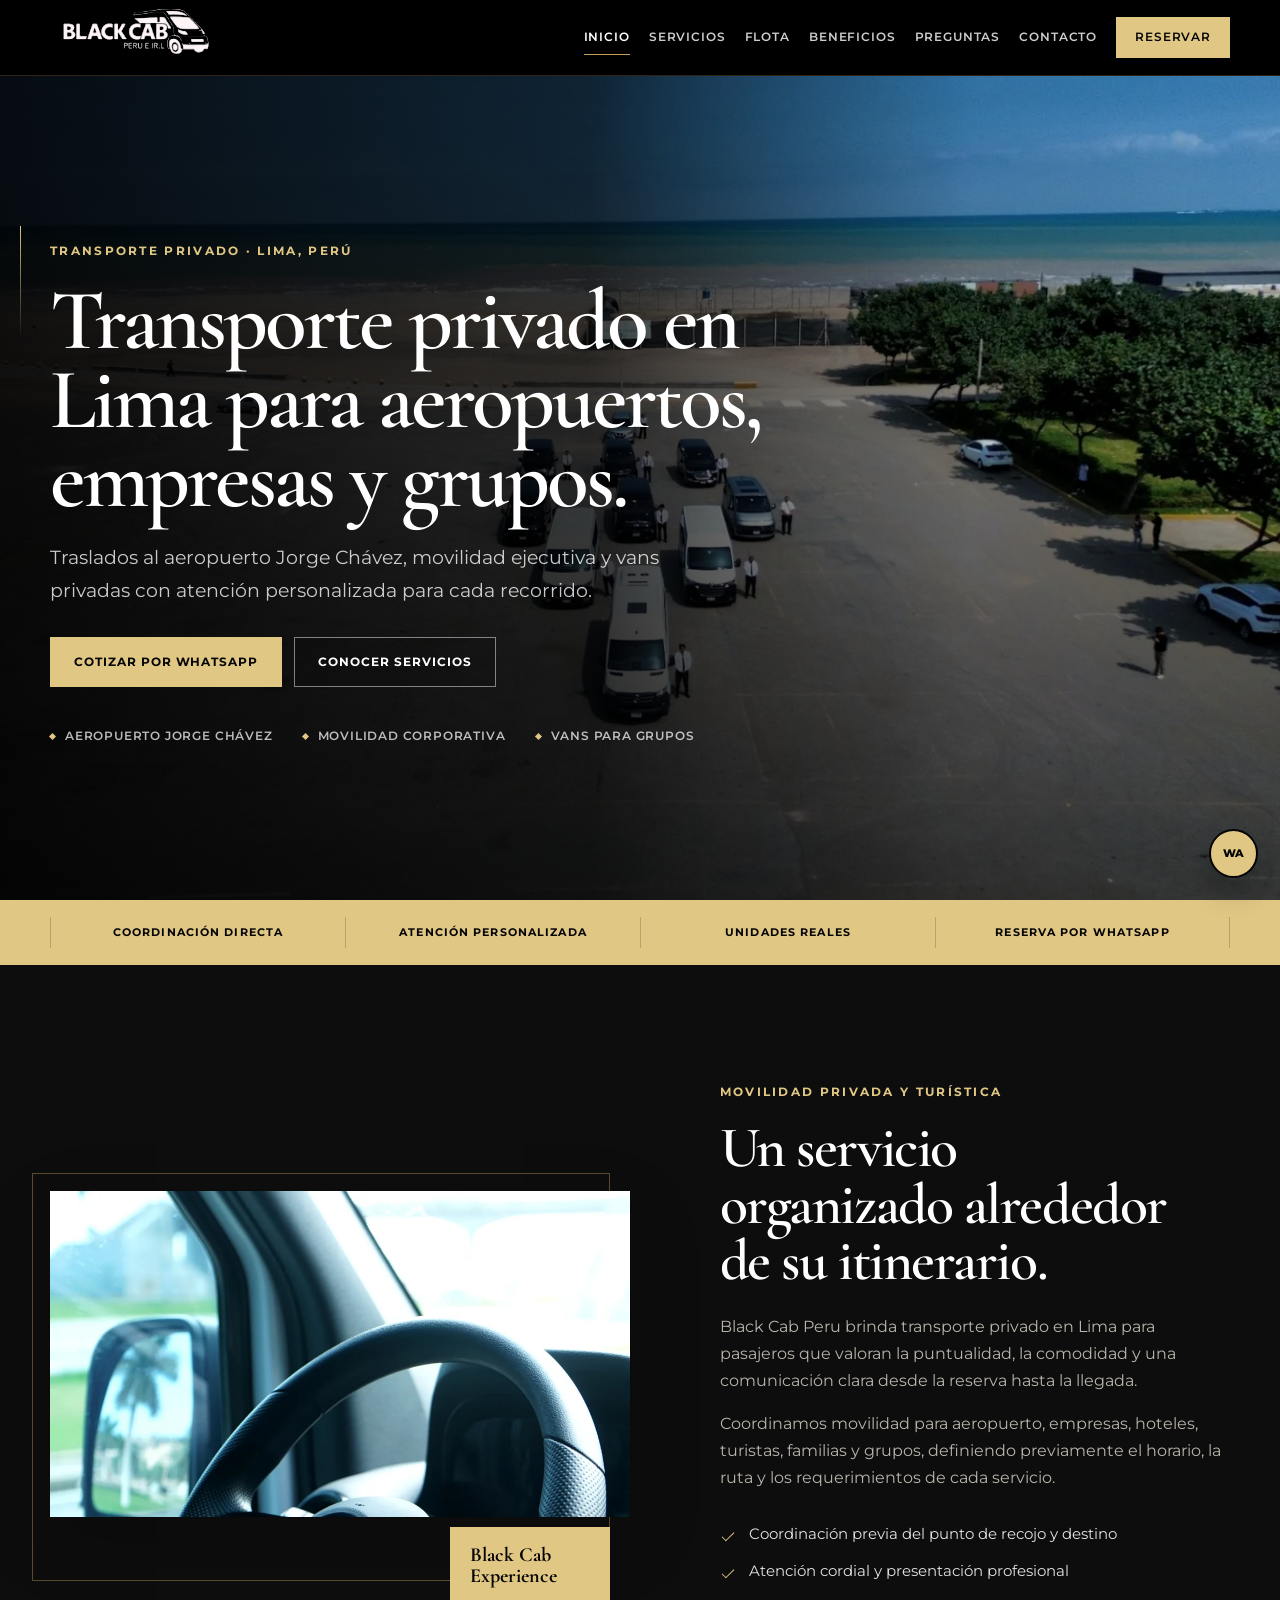
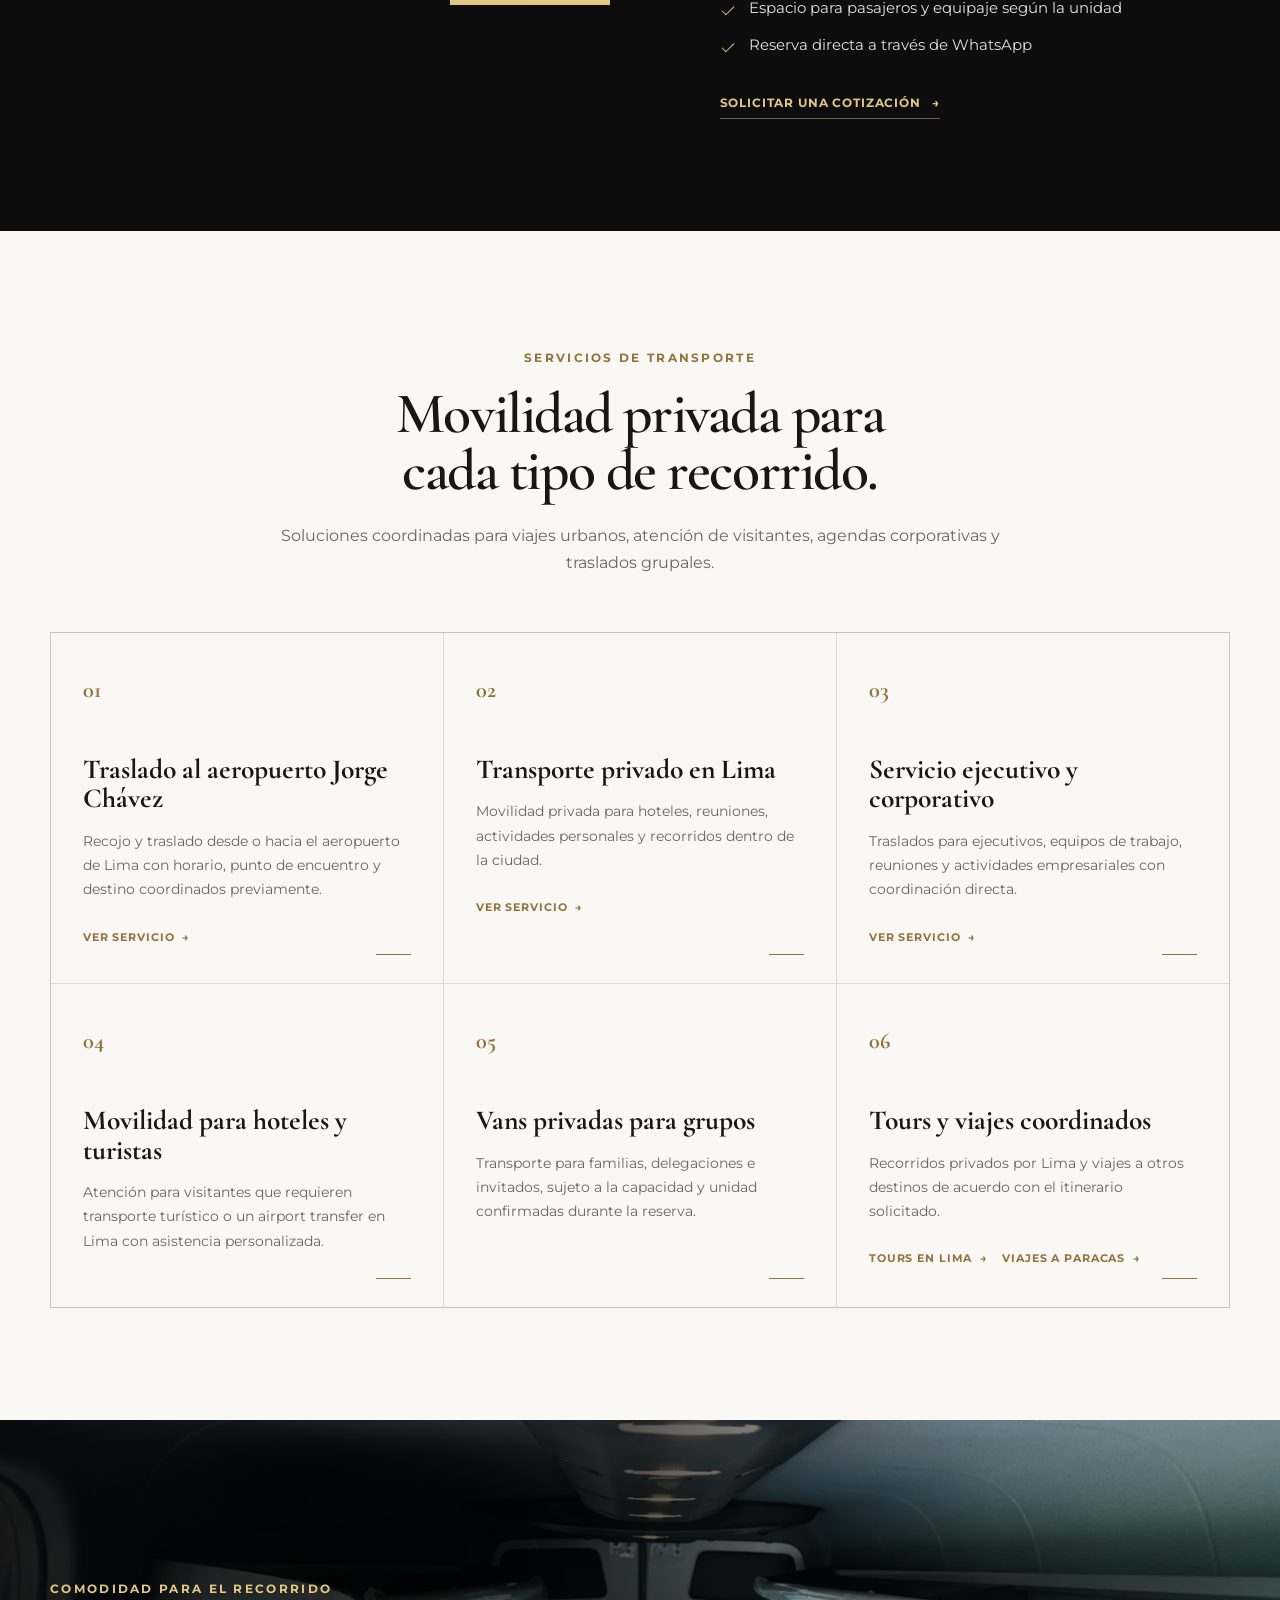
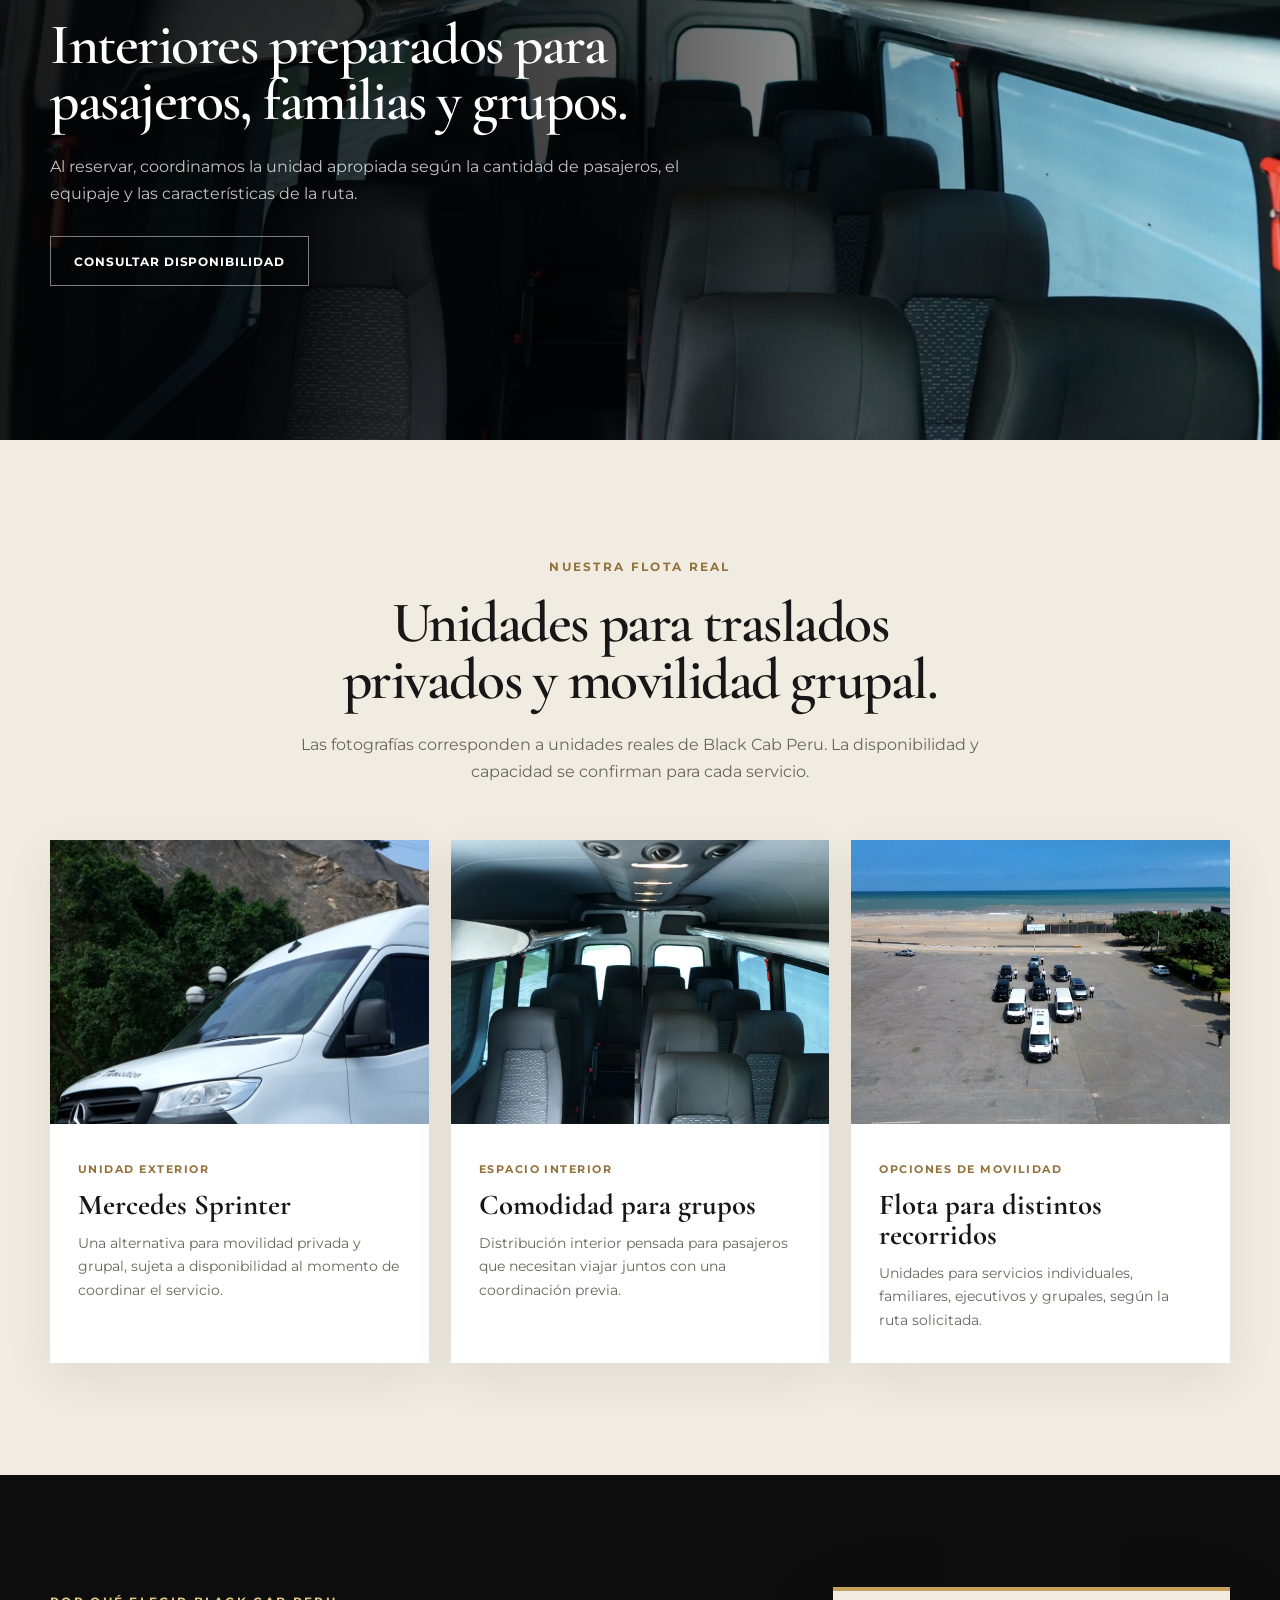
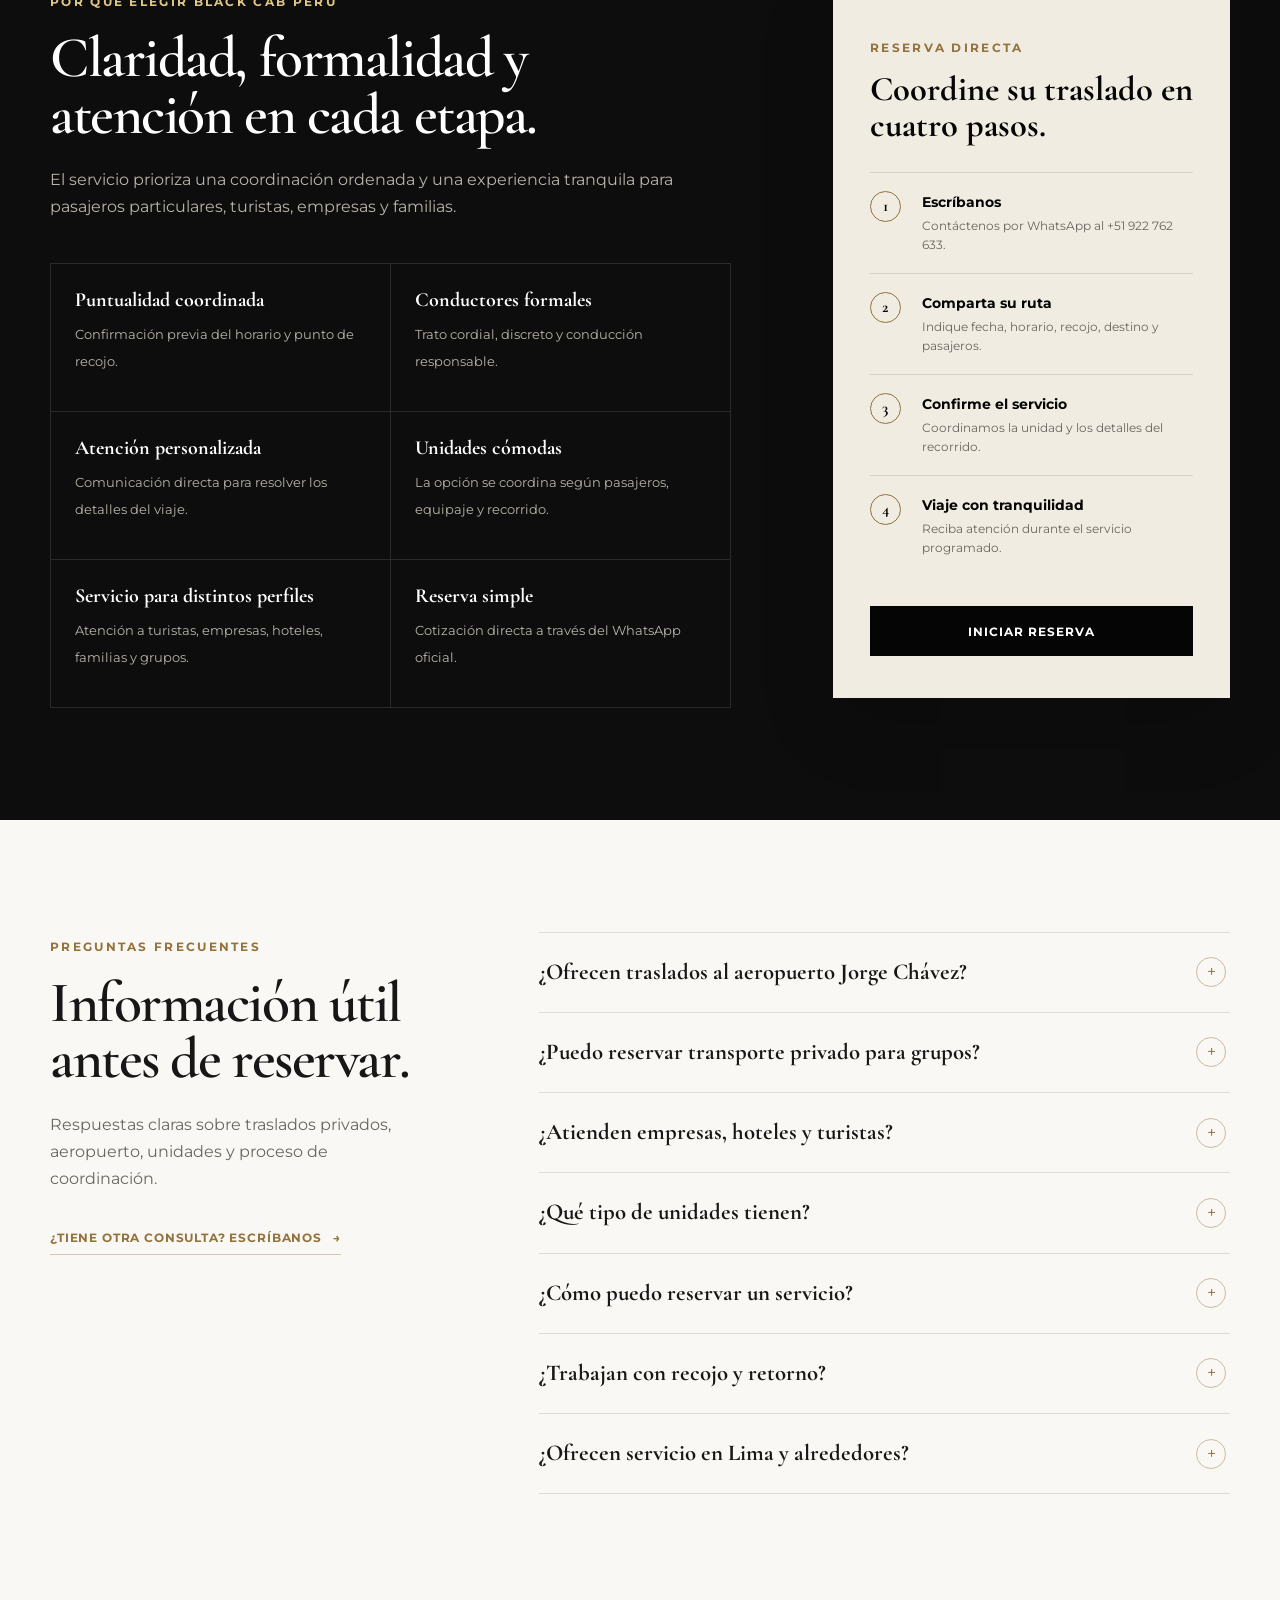
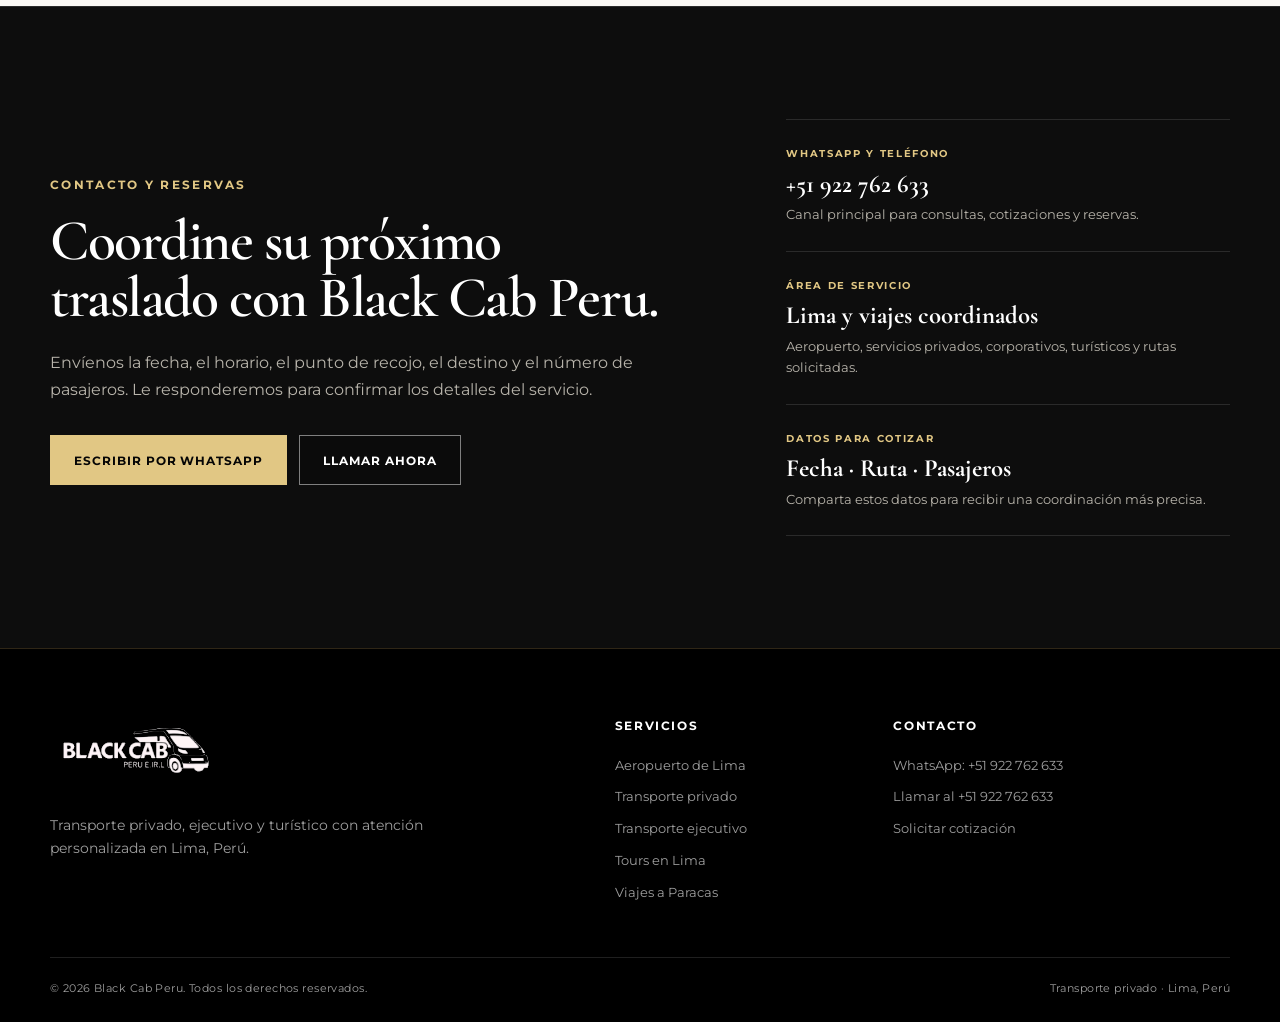
==== commit d1aa6ce1: "Adapta dominio y agrega páginas SEO" ====
--- a/index.html
+++ b/index.html
@@ -7,15 +7,15 @@
   <meta name="description" content="Transporte privado en Lima, traslados al aeropuerto Jorge Chávez, movilidad ejecutiva y vans para grupos con atención personalizada.">
   <meta name="robots" content="index, follow, max-image-preview:large, max-snippet:-1, max-video-preview:-1">
   <meta name="theme-color" content="#070707">
-  <link rel="canonical" href="https://chrispxv.github.io/black-cab-peru/">
+  <link rel="canonical" href="https://blackcabperu.com/">
 
   <meta property="og:locale" content="es_PE">
   <meta property="og:type" content="website">
   <meta property="og:site_name" content="Black Cab Peru">
   <meta property="og:title" content="Black Cab Peru | Transporte Privado en Lima">
   <meta property="og:description" content="Traslados al aeropuerto Jorge Chávez, movilidad ejecutiva, transporte turístico y vans privadas para grupos en Lima.">
-  <meta property="og:url" content="https://chrispxv.github.io/black-cab-peru/">
-  <meta property="og:image" content="https://chrispxv.github.io/black-cab-peru/assets/images/black-cab-peru-fleet-aerial.jpg">
+  <meta property="og:url" content="https://blackcabperu.com/">
+  <meta property="og:image" content="https://blackcabperu.com/assets/images/black-cab-peru-fleet-aerial.jpg">
   <meta property="og:image:width" content="1600">
   <meta property="og:image:height" content="900">
   <meta property="og:image:alt" content="Flota de transporte privado Black Cab Peru en Lima">
@@ -23,7 +23,7 @@
   <meta name="twitter:card" content="summary_large_image">
   <meta name="twitter:title" content="Black Cab Peru | Transporte Privado en Lima">
   <meta name="twitter:description" content="Traslados privados, aeropuerto, empresas, turismo y movilidad para grupos en Lima.">
-  <meta name="twitter:image" content="https://chrispxv.github.io/black-cab-peru/assets/images/black-cab-peru-fleet-aerial.jpg">
+  <meta name="twitter:image" content="https://blackcabperu.com/assets/images/black-cab-peru-fleet-aerial.jpg">
   <meta name="twitter:image:alt" content="Flota de transporte privado Black Cab Peru en Lima">
 
   <link rel="icon" href="assets/images/black-cab-peru-logo-square.png" type="image/png">
@@ -41,19 +41,19 @@
     "@graph": [
       {
         "@type": "WebSite",
-        "@id": "https://chrispxv.github.io/black-cab-peru/#website",
-        "url": "https://chrispxv.github.io/black-cab-peru/",
+        "@id": "https://blackcabperu.com/#website",
+        "url": "https://blackcabperu.com/",
         "name": "Black Cab Peru",
         "description": "Transporte privado, ejecutivo y turístico en Lima, Perú.",
         "inLanguage": "es-PE"
       },
       {
         "@type": "LocalBusiness",
-        "@id": "https://chrispxv.github.io/black-cab-peru/#business",
+        "@id": "https://blackcabperu.com/#business",
         "name": "Black Cab Peru",
-        "url": "https://chrispxv.github.io/black-cab-peru/",
-        "logo": "https://chrispxv.github.io/black-cab-peru/assets/images/black-cab-peru-logo.png",
-        "image": "https://chrispxv.github.io/black-cab-peru/assets/images/black-cab-peru-fleet-aerial.jpg",
+        "url": "https://blackcabperu.com/",
+        "logo": "https://blackcabperu.com/assets/images/black-cab-peru-logo.png",
+        "image": "https://blackcabperu.com/assets/images/black-cab-peru-fleet-aerial.jpg",
         "telephone": "+51 922 762 633",
         "description": "Servicio de transporte privado, ejecutivo y turístico para pasajeros, empresas, familias y grupos.",
         "areaServed": {"@type": "City", "name": "Lima"},
@@ -61,17 +61,17 @@
           "@type": "OfferCatalog",
           "name": "Servicios de transporte privado",
           "itemListElement": [
-            {"@type": "Offer", "itemOffered": {"@type": "Service", "name": "Traslados al aeropuerto Jorge Chávez"}},
-            {"@type": "Offer", "itemOffered": {"@type": "Service", "name": "Transporte privado en Lima"}},
-            {"@type": "Offer", "itemOffered": {"@type": "Service", "name": "Transporte ejecutivo y corporativo"}},
+            {"@type": "Offer", "itemOffered": {"@type": "Service", "name": "Traslados al aeropuerto Jorge Chávez", "url": "https://blackcabperu.com/traslado-aeropuerto-lima/"}},
+            {"@type": "Offer", "itemOffered": {"@type": "Service", "name": "Transporte privado en Lima", "url": "https://blackcabperu.com/transporte-privado-lima/"}},
+            {"@type": "Offer", "itemOffered": {"@type": "Service", "name": "Transporte ejecutivo y corporativo", "url": "https://blackcabperu.com/transporte-ejecutivo-lima/"}},
             {"@type": "Offer", "itemOffered": {"@type": "Service", "name": "Movilidad para familias y grupos"}},
-            {"@type": "Offer", "itemOffered": {"@type": "Service", "name": "Tours y viajes privados coordinados"}}
+            {"@type": "Offer", "itemOffered": {"@type": "Service", "name": "Tours y viajes privados coordinados", "url": "https://blackcabperu.com/tours-lima/"}}
           ]
         }
       },
       {
         "@type": "FAQPage",
-        "@id": "https://chrispxv.github.io/black-cab-peru/#faq",
+        "@id": "https://blackcabperu.com/#faq",
         "mainEntity": [
           {"@type": "Question", "name": "¿Ofrecen traslados al aeropuerto Jorge Chávez?", "acceptedAnswer": {"@type": "Answer", "text": "Sí. Black Cab Peru coordina recojos y traslados desde o hacia el aeropuerto Jorge Chávez de acuerdo con el horario y la ruta del pasajero."}},
           {"@type": "Question", "name": "¿Puedo reservar transporte privado para grupos?", "acceptedAnswer": {"@type": "Answer", "text": "Sí. Se coordinan vans privadas para familias, delegaciones y grupos. La unidad y capacidad se confirman al momento de reservar."}},
@@ -174,12 +174,12 @@
           <p>Soluciones coordinadas para viajes urbanos, atención de visitantes, agendas corporativas y traslados grupales.</p>
         </div>
         <div class="services-grid">
-          <article class="service-card reveal"><span class="service-number">01</span><h3>Traslado al aeropuerto Jorge Chávez</h3><p>Recojo y traslado desde o hacia el aeropuerto de Lima con horario, punto de encuentro y destino coordinados previamente.</p></article>
-          <article class="service-card reveal"><span class="service-number">02</span><h3>Transporte privado en Lima</h3><p>Movilidad privada para hoteles, reuniones, actividades personales y recorridos dentro de la ciudad.</p></article>
-          <article class="service-card reveal"><span class="service-number">03</span><h3>Servicio ejecutivo y corporativo</h3><p>Traslados para ejecutivos, equipos de trabajo, reuniones y actividades empresariales con coordinación directa.</p></article>
+          <article class="service-card reveal"><span class="service-number">01</span><h3>Traslado al aeropuerto Jorge Chávez</h3><p>Recojo y traslado desde o hacia el aeropuerto de Lima con horario, punto de encuentro y destino coordinados previamente.</p><a class="service-link" href="/traslado-aeropuerto-lima/">Ver servicio <span aria-hidden="true">→</span></a></article>
+          <article class="service-card reveal"><span class="service-number">02</span><h3>Transporte privado en Lima</h3><p>Movilidad privada para hoteles, reuniones, actividades personales y recorridos dentro de la ciudad.</p><a class="service-link" href="/transporte-privado-lima/">Ver servicio <span aria-hidden="true">→</span></a></article>
+          <article class="service-card reveal"><span class="service-number">03</span><h3>Servicio ejecutivo y corporativo</h3><p>Traslados para ejecutivos, equipos de trabajo, reuniones y actividades empresariales con coordinación directa.</p><a class="service-link" href="/transporte-ejecutivo-lima/">Ver servicio <span aria-hidden="true">→</span></a></article>
           <article class="service-card reveal"><span class="service-number">04</span><h3>Movilidad para hoteles y turistas</h3><p>Atención para visitantes que requieren transporte turístico o un airport transfer en Lima con asistencia personalizada.</p></article>
           <article class="service-card reveal"><span class="service-number">05</span><h3>Vans privadas para grupos</h3><p>Transporte para familias, delegaciones e invitados, sujeto a la capacidad y unidad confirmadas durante la reserva.</p></article>
-          <article class="service-card reveal"><span class="service-number">06</span><h3>Tours y viajes coordinados</h3><p>Recorridos privados por Lima y viajes a otros destinos de acuerdo con el itinerario solicitado.</p></article>
+          <article class="service-card reveal"><span class="service-number">06</span><h3>Tours y viajes coordinados</h3><p>Recorridos privados por Lima y viajes a otros destinos de acuerdo con el itinerario solicitado.</p><a class="service-link" href="/tours-lima/">Tours en Lima <span aria-hidden="true">→</span></a><a class="service-link service-link-secondary" href="/viajes-paracas/">Viajes a Paracas <span aria-hidden="true">→</span></a></article>
         </div>
       </div>
     </section>
@@ -302,7 +302,7 @@
         </a>
         <p>Transporte privado, ejecutivo y turístico con atención personalizada en Lima, Perú.</p>
       </div>
-      <div><h2>Enlaces</h2><a href="#servicios">Servicios</a><a href="#flota">Flota</a><a href="#beneficios">Beneficios</a><a href="#faq">Preguntas frecuentes</a></div>
+      <div><h2>Servicios</h2><a href="/traslado-aeropuerto-lima/">Aeropuerto de Lima</a><a href="/transporte-privado-lima/">Transporte privado</a><a href="/transporte-ejecutivo-lima/">Transporte ejecutivo</a><a href="/tours-lima/">Tours en Lima</a><a href="/viajes-paracas/">Viajes a Paracas</a></div>
       <div><h2>Contacto</h2><a href="https://wa.me/51922762633?text=Hola%20Black%20Cab%20Peru%2C%20quisiera%20cotizar%20un%20servicio%20de%20transporte." target="_blank" rel="noopener">WhatsApp: +51 922 762 633</a><a href="tel:+51922762633">Llamar al +51 922 762 633</a><a href="#contacto">Solicitar cotización</a></div>
     </div>
     <div class="container footer-bottom"><span>© <span id="currentYear"></span> Black Cab Peru. Todos los derechos reservados.</span><span>Transporte privado · Lima, Perú</span></div>
--- a/styles.css
+++ b/styles.css
@@ -458,6 +458,7 @@
 
 .about-visual {
   position: relative;
+  padding-bottom: 88px;
 }
 
 .about-visual::before {
@@ -480,15 +481,16 @@
 
 .about-visual img {
   width: 100%;
-  aspect-ratio: 4 / 4.3;
-  object-fit: cover;
+  aspect-ratio: 16 / 9;
+  object-fit: contain;
+  background: #050505;
 }
 
 .about-badge {
   position: absolute;
   z-index: 2;
-  right: -24px;
-  bottom: 26px;
+  right: 20px;
+  bottom: 0;
   max-width: 160px;
   padding: 18px 20px;
   color: var(--black);
@@ -654,6 +656,26 @@
 
 .service-card:hover p {
   color: var(--muted-light);
+}
+
+.service-link {
+  display: inline-flex;
+  align-items: center;
+  gap: 8px;
+  margin-top: 4px;
+  color: var(--gold-dark);
+  font-size: 0.68rem;
+  font-weight: 700;
+  letter-spacing: 0.08em;
+  text-transform: uppercase;
+}
+
+.service-link + .service-link {
+  margin-left: 14px;
+}
+
+.service-card:hover .service-link {
+  color: var(--gold-light);
 }
 
 .experience-banner {
@@ -1242,6 +1264,7 @@
 
   .about-badge {
     right: -8px;
+    bottom: 0;
   }
 
   .about-copy h2,
@@ -1265,6 +1288,10 @@
     margin-bottom: 30px;
   }
 
+  .service-link + .service-link {
+    margin-left: 0;
+  }
+
   .experience-banner {
     min-height: 590px;
     padding-block: 80px;
@@ -1343,7 +1370,8 @@
   }
 
   .about-badge {
-    bottom: 18px;
+    right: 8px;
+    bottom: 0;
     max-width: 132px;
     padding: 13px 14px;
     font-size: 1.02rem;
